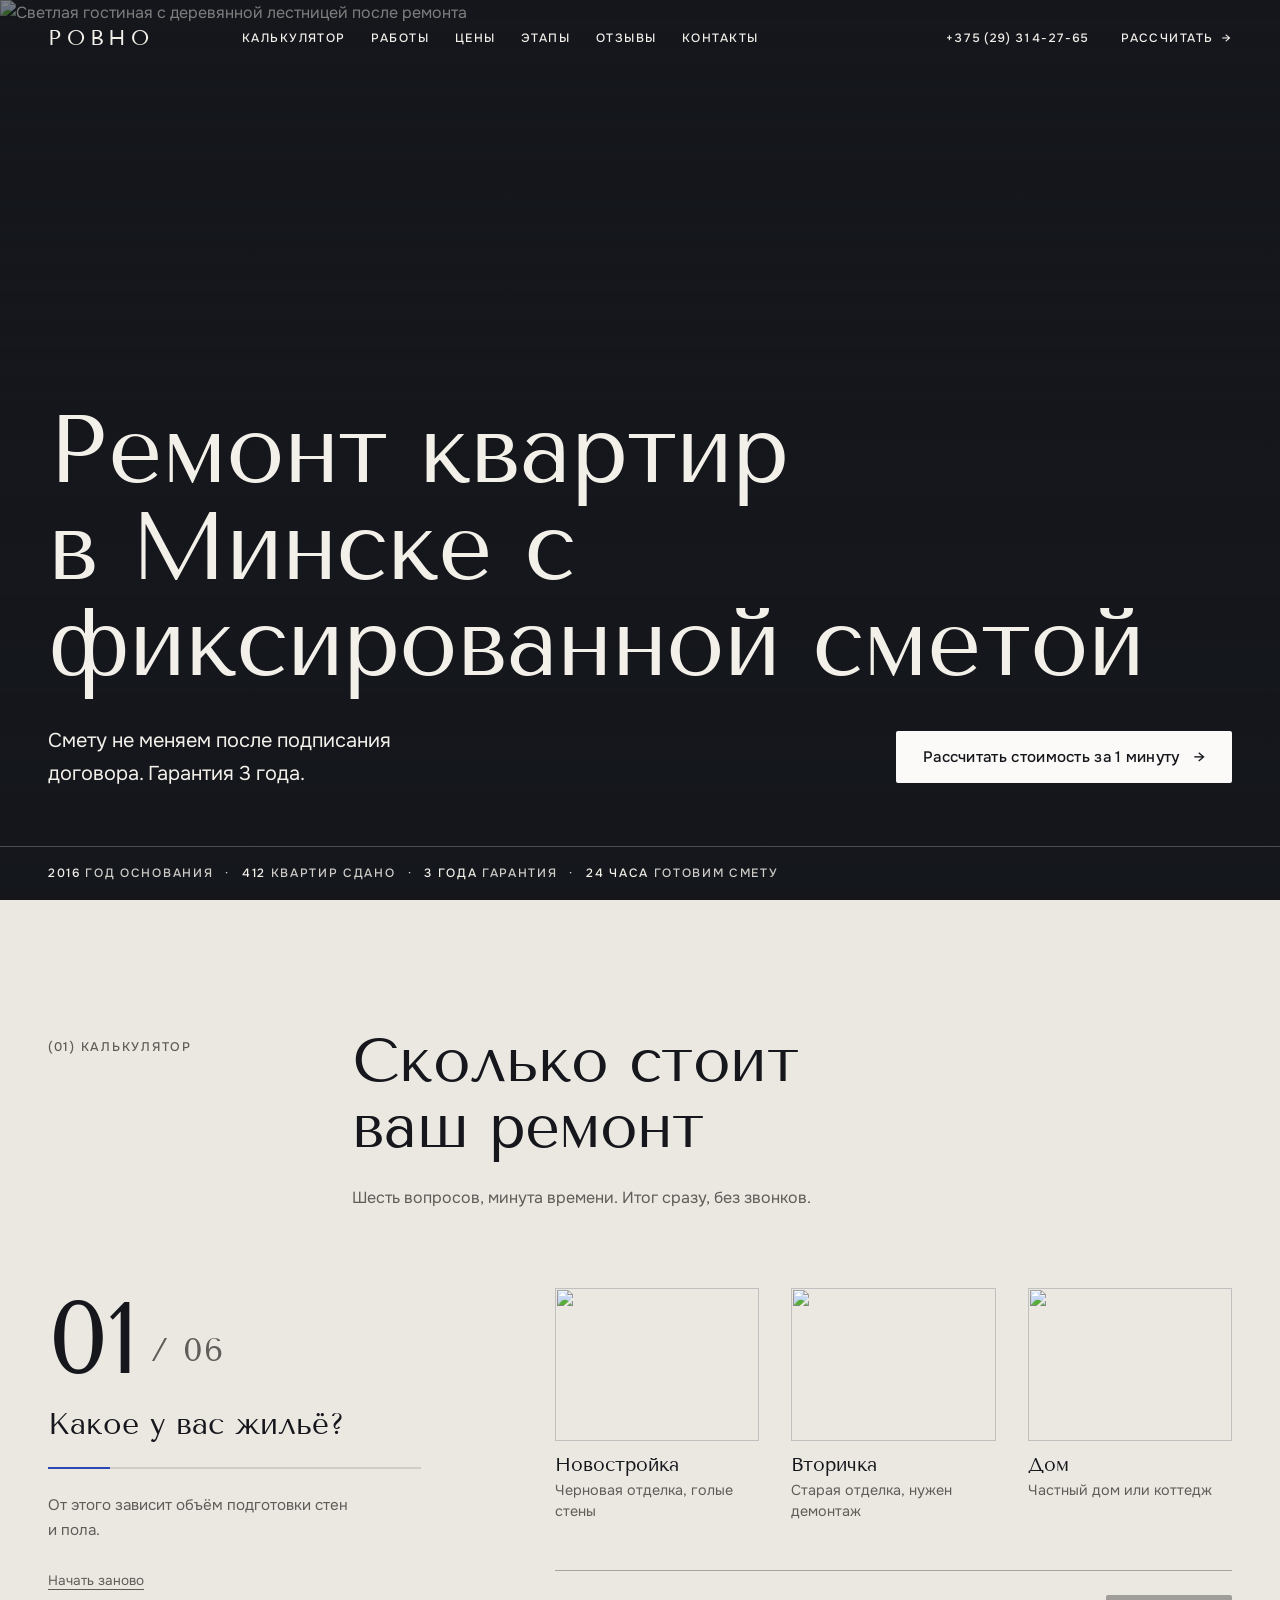
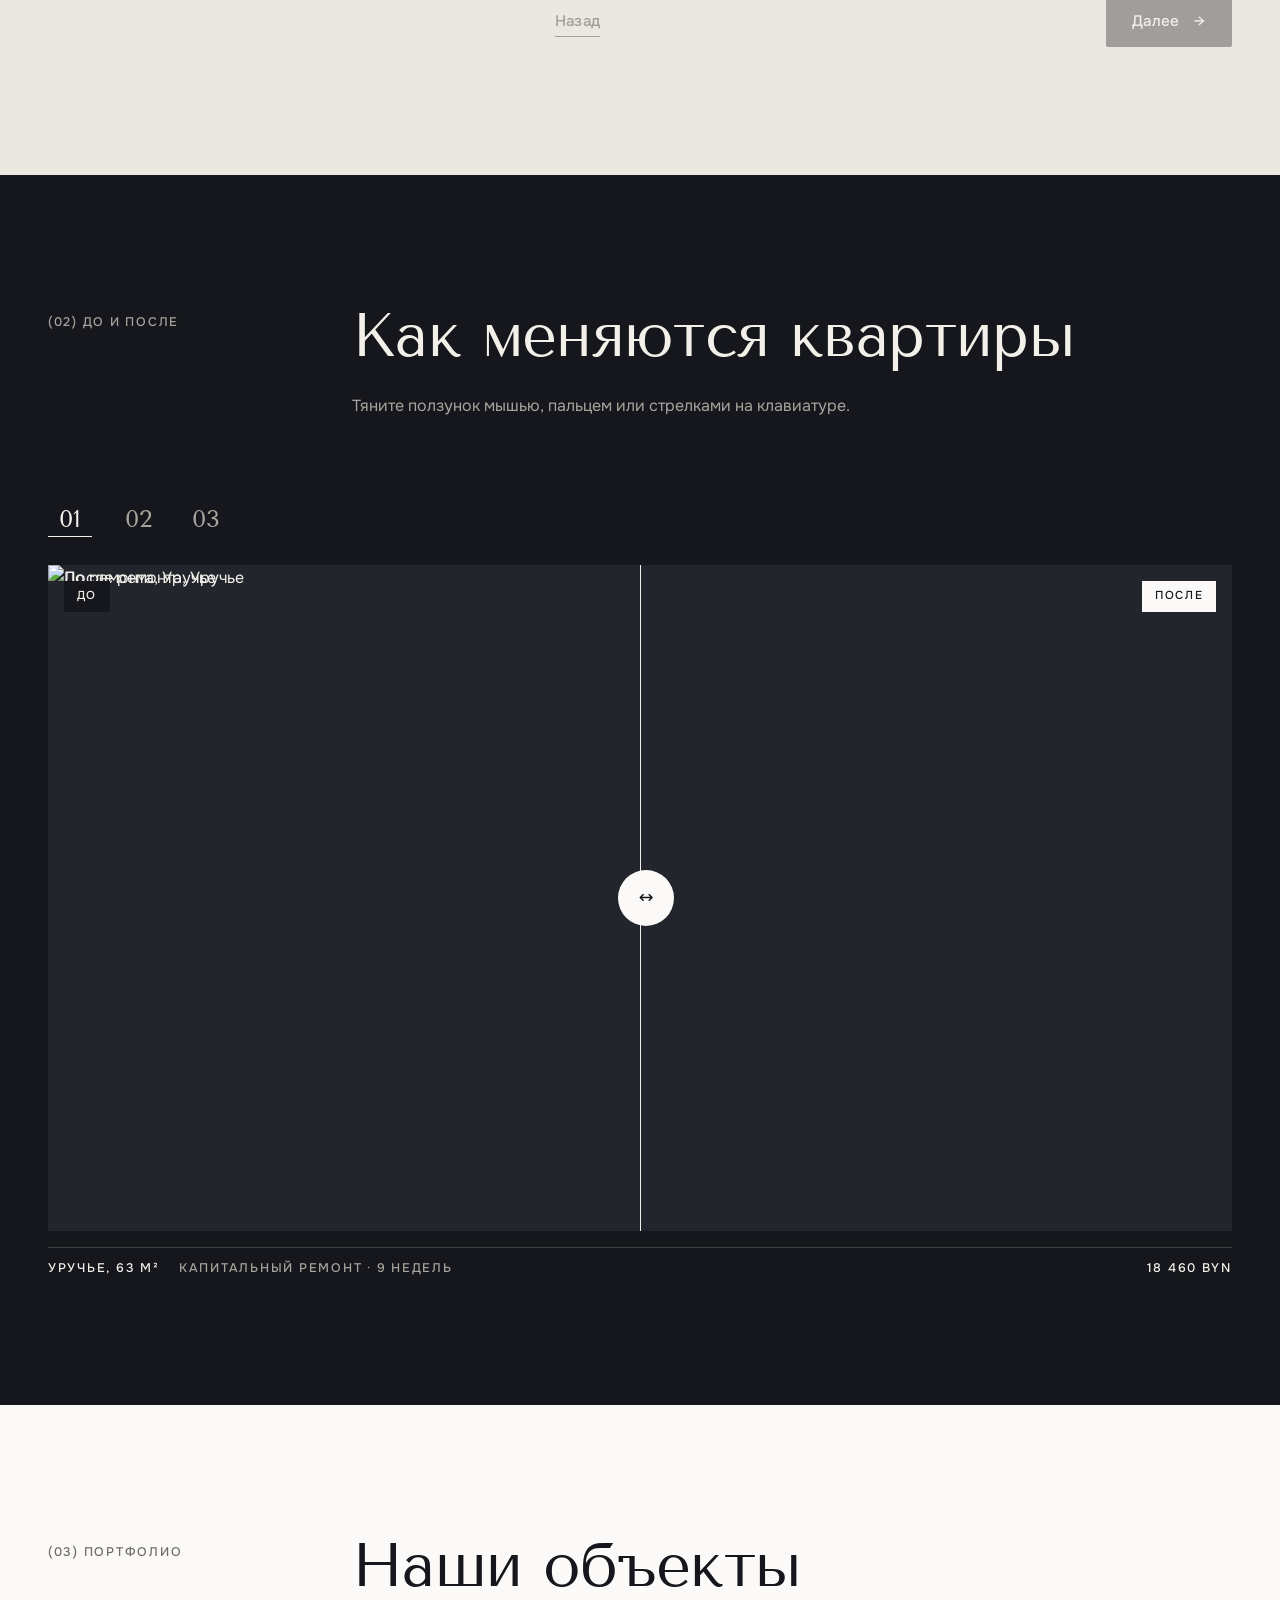
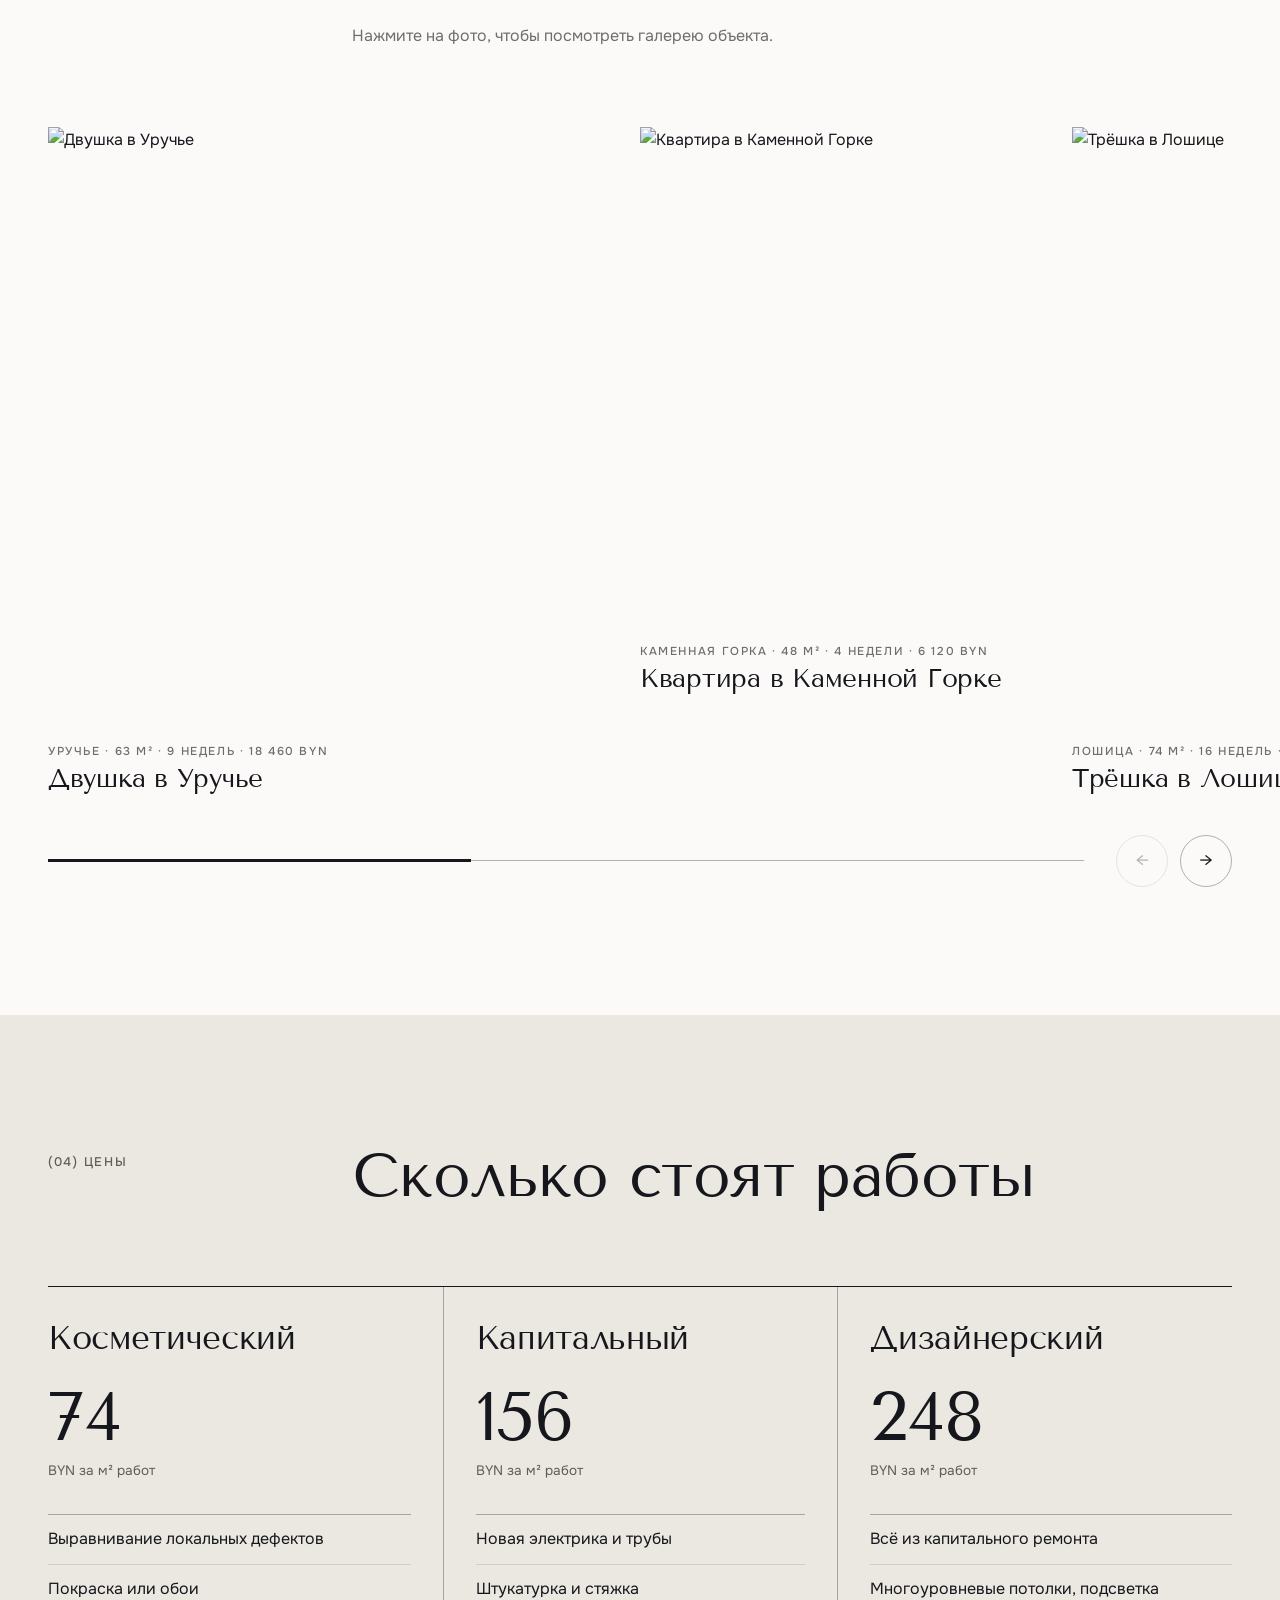
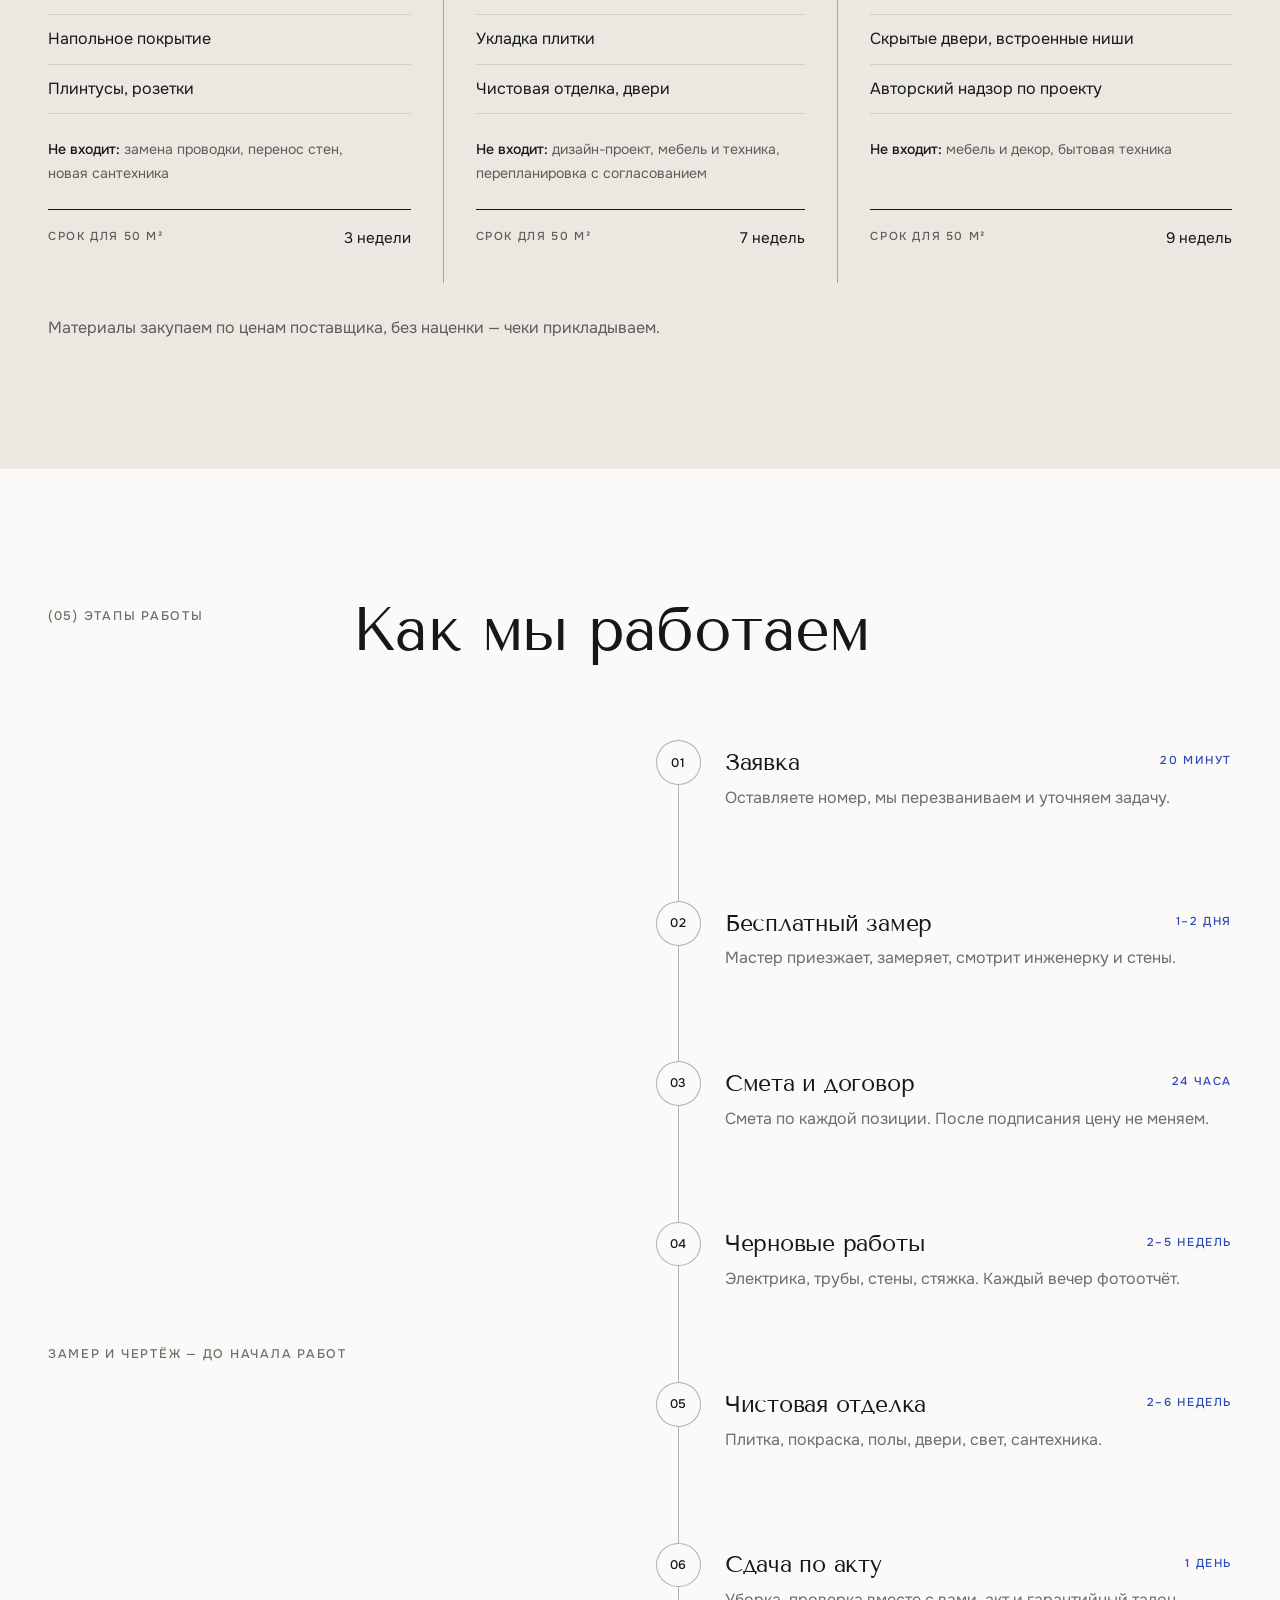
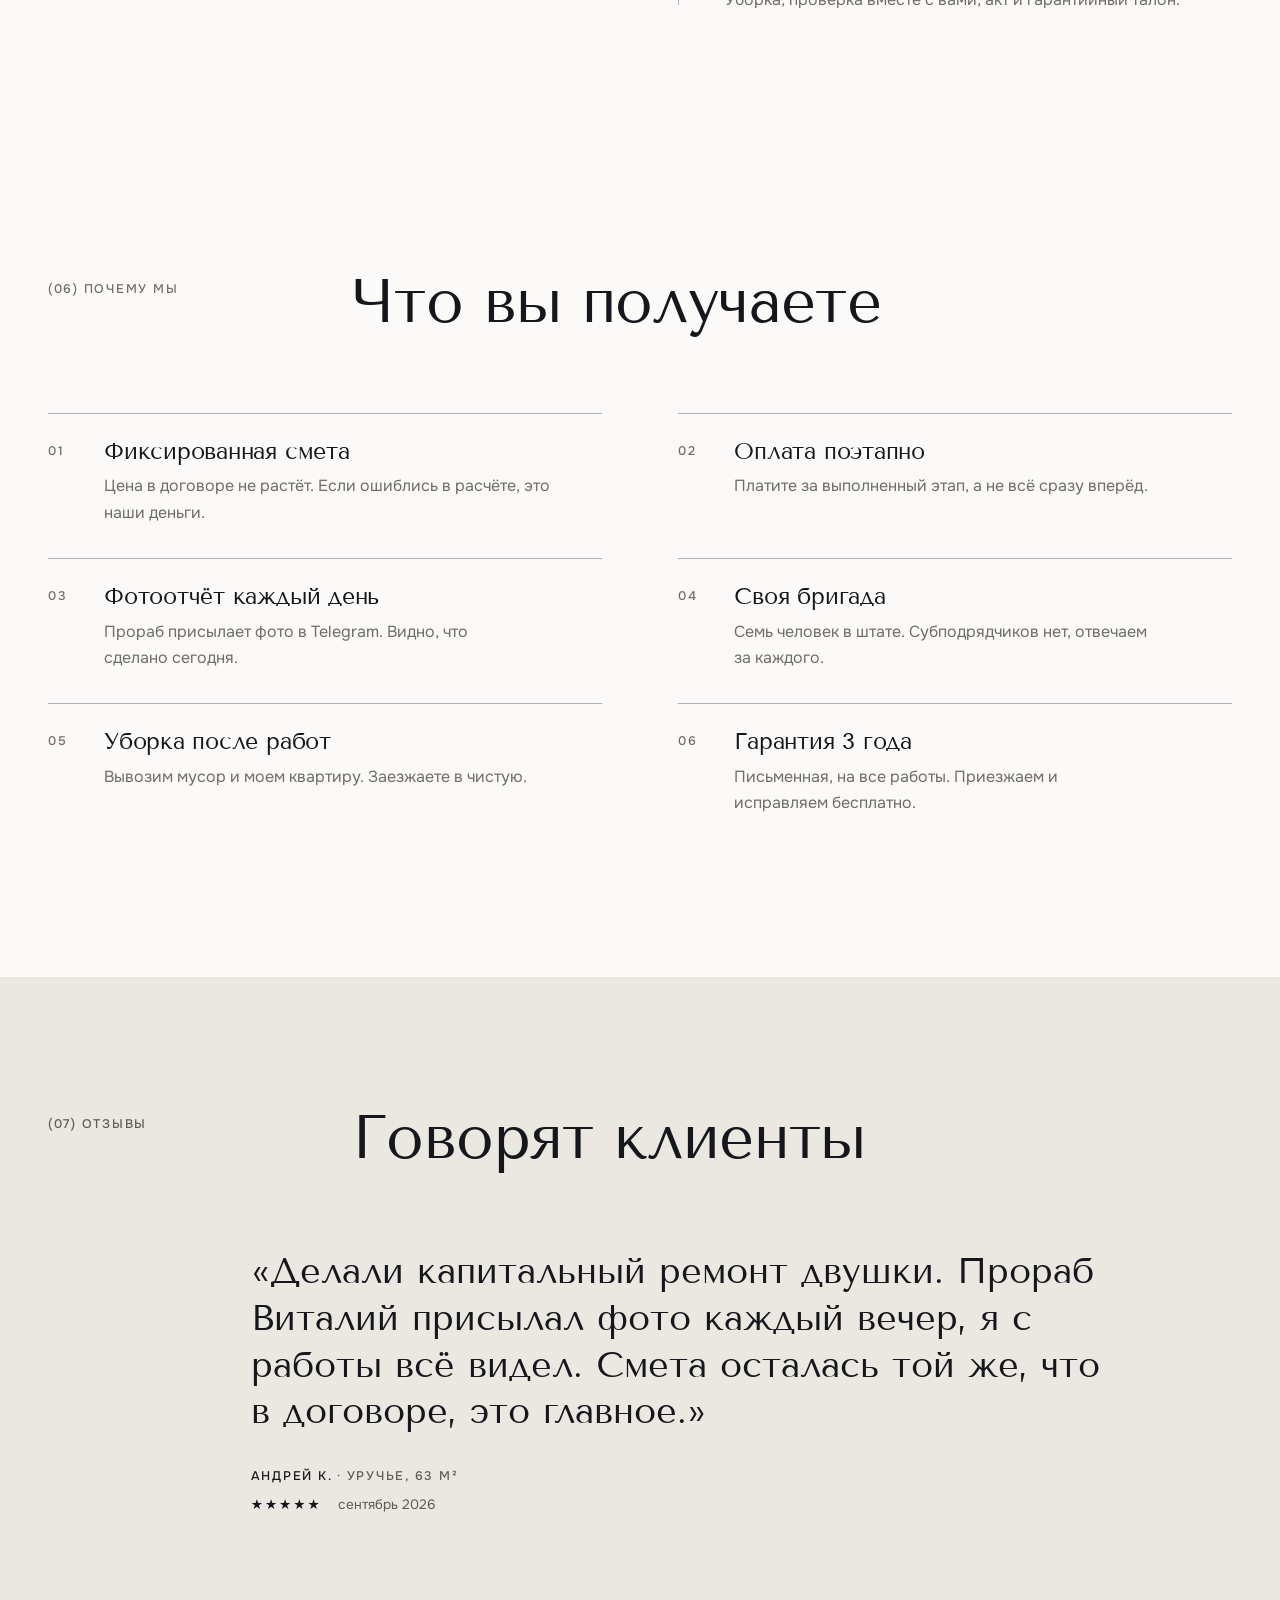
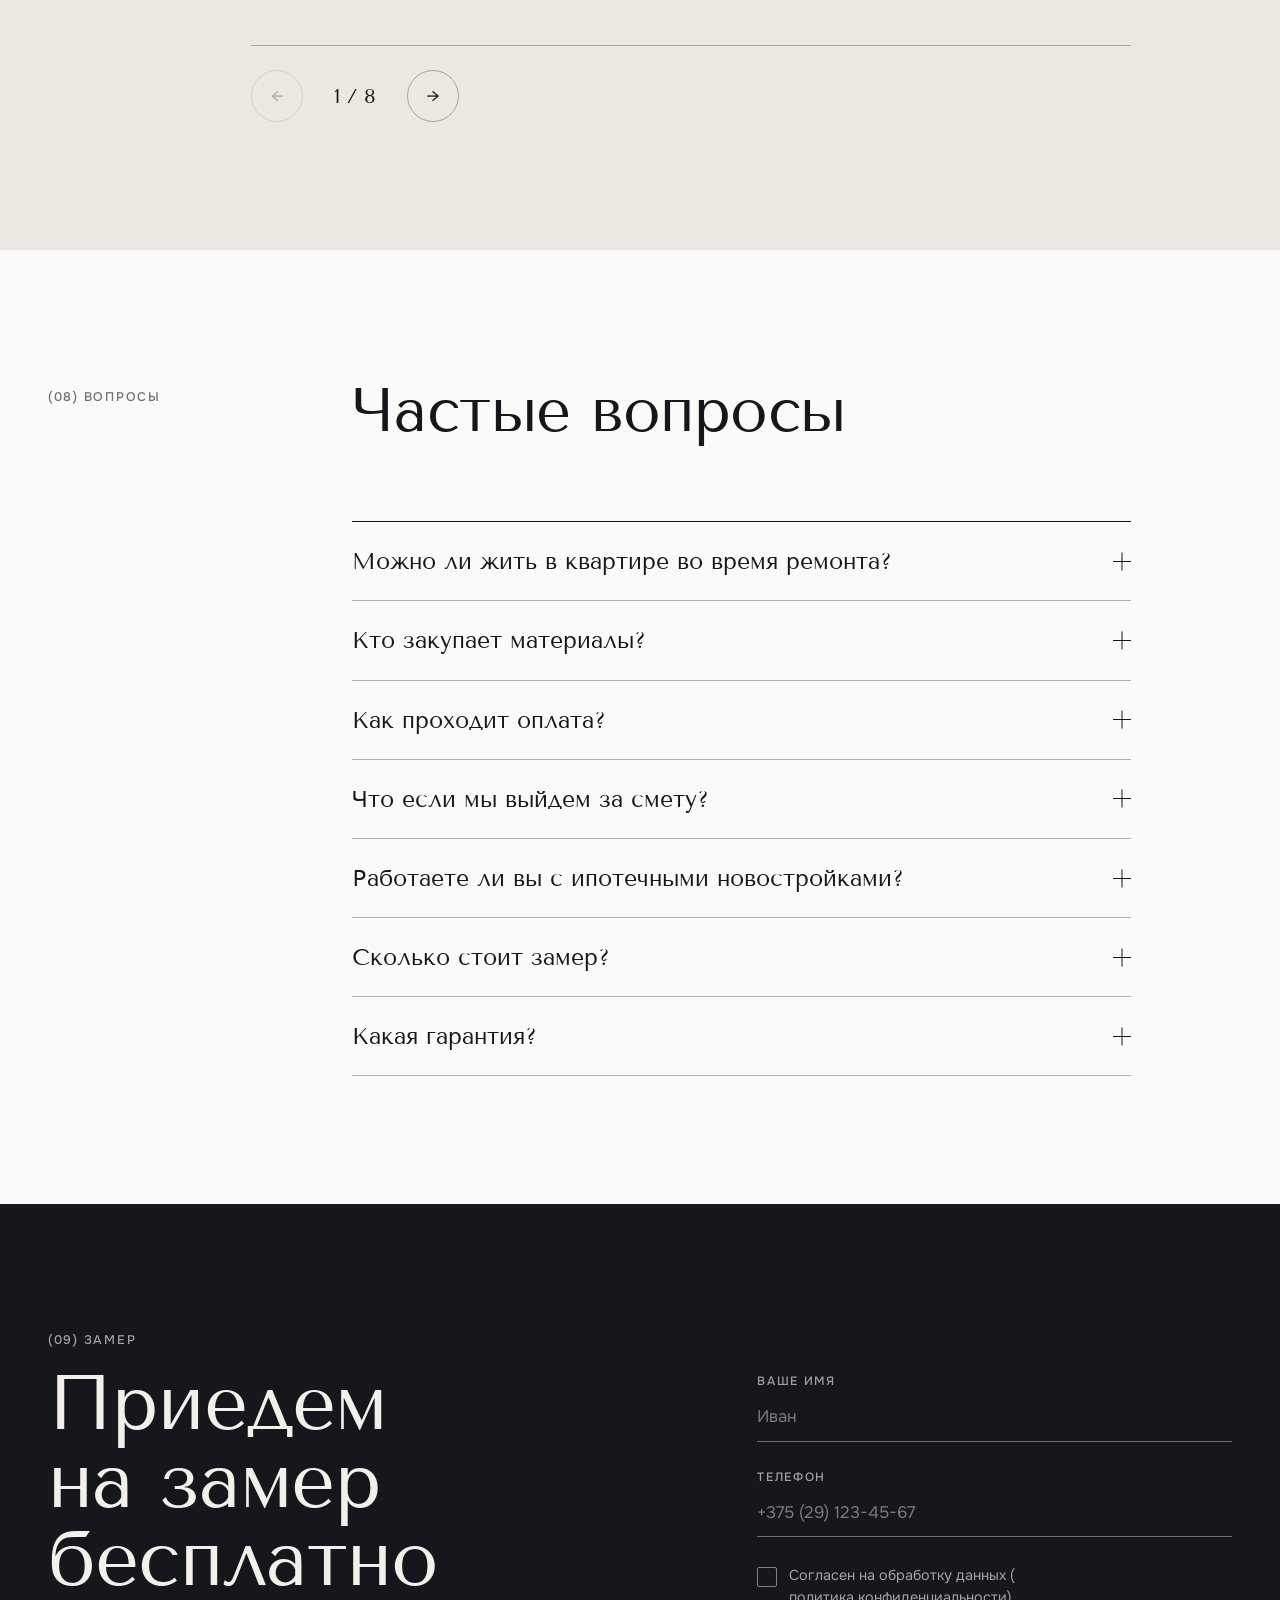
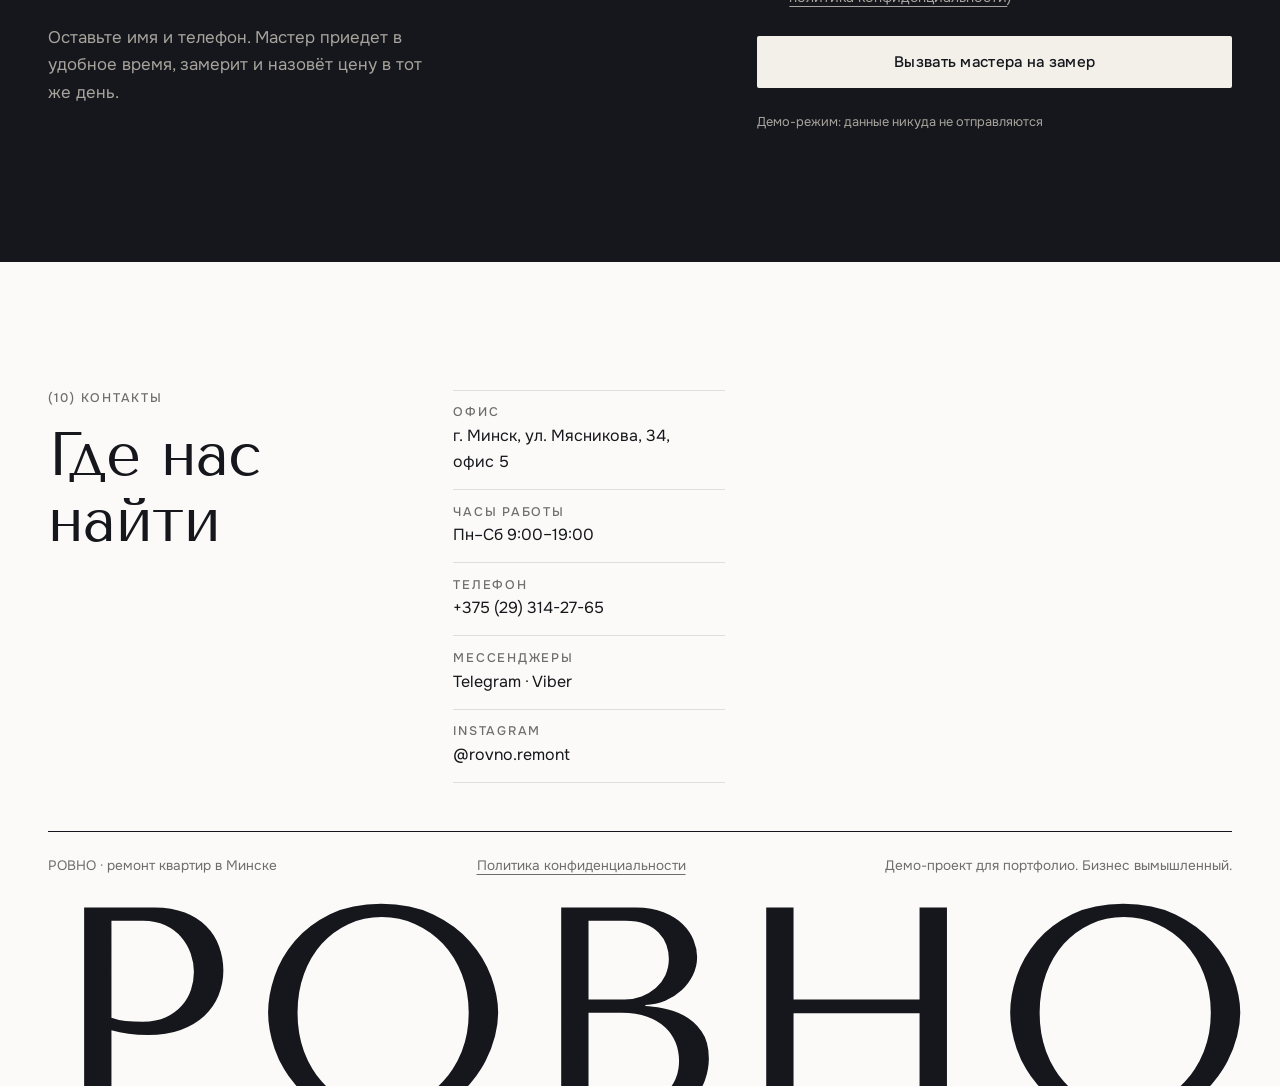
==== index.html @ 72f57b09 "Ровно: сайт ремонта квартир с квизом и расчётом сметы (демо)" ====
<!doctype html>
<html lang="ru">
<head>
  <meta charset="utf-8">
  <meta name="viewport" content="width=device-width, initial-scale=1">
  <title>Ремонт квартир в Минске с фиксированной сметой | Ровно</title>
  <meta name="description" content="Ремонт квартир в Минске с фиксированной сметой и гарантией 3 года. Рассчитайте стоимость за минуту в онлайн-калькуляторе. Демо-проект для портфолио.">
  <link rel="canonical" href="https://nkorshun-remont.netlify.app/">
  <meta name="theme-color" content="#fbfaf8">
  <link rel="icon" href="img/favicon.svg" type="image/svg+xml">

  <meta property="og:type" content="website">
  <meta property="og:locale" content="ru_RU">
  <meta property="og:site_name" content="Ровно">
  <meta property="og:title" content="Ремонт квартир в Минске с фиксированной сметой | Ровно">
  <meta property="og:description" content="Смету не меняем после подписания договора. Гарантия 3 года. Рассчитайте ремонт за 1 минуту.">
  <meta property="og:url" content="https://nkorshun-remont.netlify.app/">
  <meta property="og:image" content="https://nkorshun-remont.netlify.app/img/og-image.jpg">
  <meta name="twitter:card" content="summary_large_image">

  <link rel="preconnect" href="https://fonts.googleapis.com">
  <link rel="preconnect" href="https://fonts.gstatic.com" crossorigin>
  <link rel="preconnect" href="https://images.unsplash.com" crossorigin>
  <link rel="preload" as="style" href="https://fonts.googleapis.com/css2?family=Onest:wght@400;500&family=Tenor+Sans&display=swap">
  <link rel="stylesheet" href="https://fonts.googleapis.com/css2?family=Onest:wght@400;500&family=Tenor+Sans&display=swap" media="print" onload="this.media='all'">
  <noscript><link rel="stylesheet" href="https://fonts.googleapis.com/css2?family=Onest:wght@400;500&family=Tenor+Sans&display=swap"></noscript>
  <script>document.documentElement.classList.add("js")</script>
  <link rel="stylesheet" href="css/variables.css">
  <link rel="stylesheet" href="css/base.css">
  <link rel="stylesheet" href="css/components.css">
  <link rel="stylesheet" href="css/sections.css">
  <link rel="modulepreload" href="js/main.js">

  <script type="application/ld+json">
  {
    "@context": "https://schema.org",
    "@type": "HomeAndConstructionBusiness",
    "name": "Ровно",
    "description": "Ремонт квартир в Минске с фиксированной сметой и гарантией 3 года. Демо-проект, бизнес вымышленный.",
    "url": "https://nkorshun-remont.netlify.app/",
    "telephone": "+375293142765",
    "image": "https://nkorshun-remont.netlify.app/img/og-image.jpg",
    "address": { "@type": "PostalAddress", "streetAddress": "ул. Мясникова, 34, офис 5", "addressLocality": "Минск", "addressCountry": "BY" },
    "openingHoursSpecification": { "@type": "OpeningHoursSpecification", "dayOfWeek": ["Monday","Tuesday","Wednesday","Thursday","Friday","Saturday"], "opens": "09:00", "closes": "19:00" },
    "areaServed": "Минск",
    "sameAs": ["https://instagram.com/rovno.remont", "https://t.me/rovno_remont"]
  }
  </script>
</head>
<body>
  <a class="skip" href="#main">К содержимому</a>

  <header class="header" id="top">
    <div class="container header__in">
      <a class="logo" href="#top" aria-label="Ровно, ремонт квартир, на главную">РОВНО</a>
      <nav class="nav" id="nav" aria-label="Основное меню">
        <ul class="nav__list">
          <li><a href="#calculator">Калькулятор</a></li>
          <li><a href="#works">Работы</a></li>
          <li><a href="#prices">Цены</a></li>
          <li><a href="#stages">Этапы</a></li>
          <li><a href="#reviews">Отзывы</a></li>
          <li><a href="#contacts">Контакты</a></li>
        </ul>
        <div class="nav__aside">
          <a class="nav__phone" data-phone href="tel:+375293142765">+375 (29) 314-27-65</a>
          <a class="arrow-link nav__cta" href="#calculator">Рассчитать <span class="arr" aria-hidden="true">→</span></a>
        </div>
      </nav>
      <button class="burger" id="burger" type="button" aria-expanded="false" aria-controls="nav" aria-label="Открыть меню"><span></span></button>
    </div>
  </header>

  <main id="main">
    <section class="hero" aria-labelledby="h-hero">
      <picture class="hero__media">
        <source media="(max-width: 767px)" srcset="https://images.unsplash.com/photo-1600566753086-00f18fb6b3ea?auto=format&fit=crop&w=800&h=1400&q=60">
        <img src="https://images.unsplash.com/photo-1600566753086-00f18fb6b3ea?auto=format&fit=crop&w=1920&h=1200&q=70" width="1920" height="1200" alt="Светлая гостиная с деревянной лестницей после ремонта" fetchpriority="high">
      </picture>
      <div class="container hero__in">
        <h1 id="h-hero">Ремонт квартир в Минске с фиксированной сметой</h1>
        <div class="hero__row">
          <p class="hero__lead">Смету не меняем после подписания договора. Гарантия 3 года.</p>
          <a class="btn btn--light" href="#calculator">Рассчитать стоимость за 1 минуту <span class="arr" aria-hidden="true">→</span></a>
        </div>
      </div>
      <div class="hero__facts">
        <ul class="container facts" id="facts"></ul>
      </div>
    </section>

    <section class="section section--stone" id="calculator" aria-labelledby="h-calc">
      <div class="container">
        <header class="shead grid">
          <p class="label">(01) Калькулятор</p>
          <h2 id="h-calc">Сколько стоит ваш ремонт</h2>
          <p class="shead__lead">Шесть вопросов, минута времени. Итог сразу, без звонков.</p>
        </header>
        <div class="quiz" id="quiz-root"><noscript><p>Для работы калькулятора включите JavaScript.</p></noscript></div>
      </div>
    </section>

    <section class="section section--ink on-ink" id="before-after" aria-labelledby="h-ba">
      <div class="container">
        <header class="shead grid">
          <p class="label">(02) До и после</p>
          <h2 id="h-ba">Как меняются квартиры</h2>
          <p class="shead__lead">Тяните ползунок мышью, пальцем или стрелками на клавиатуре.</p>
        </header>
        <div class="ba-wrap" id="ba-list"></div>
      </div>
    </section>

    <section class="section works-sec" id="works" aria-labelledby="h-works">
      <div class="container">
        <header class="shead grid">
          <p class="label">(03) Портфолио</p>
          <h2 id="h-works">Наши объекты</h2>
          <p class="shead__lead">Нажмите на фото, чтобы посмотреть галерею объекта.</p>
        </header>
      </div>
      <div class="ribbon" id="ribbon">
        <ul class="ribbon__track" id="portfolio-list" tabindex="0" aria-label="Объекты, листайте горизонтально"></ul>
        <div class="container ribbon__foot">
          <div class="ribbon__bar" aria-hidden="true"><span></span></div>
          <div class="ribbon__ctrl">
            <button type="button" class="arrow" data-rib="-1" aria-label="Предыдущие объекты">&#8592;</button>
            <button type="button" class="arrow" data-rib="1" aria-label="Следующие объекты">&#8594;</button>
          </div>
        </div>
      </div>
    </section>

    <section class="section section--stone" id="prices" aria-labelledby="h-prices">
      <div class="container">
        <header class="shead grid">
          <p class="label">(04) Цены</p>
          <h2 id="h-prices">Сколько стоят работы</h2>
        </header>
        <ul class="tiers" id="price-rows"></ul>
        <p class="prices__note">Материалы закупаем по ценам поставщика, без наценки — чеки прикладываем.</p>
      </div>
    </section>

    <section class="section" id="stages" aria-labelledby="h-stages">
      <div class="container">
        <header class="shead grid">
          <p class="label">(05) Этапы работы</p>
          <h2 id="h-stages">Как мы работаем</h2>
        </header>
        <div class="grid stages-grid">
          <figure class="stages__photo">
            <div class="reveal-img zoom"><img src="https://images.unsplash.com/photo-1503387762-592deb58ef4e?auto=format&fit=crop&w=900&h=1100&q=70" width="900" height="1100" loading="lazy" alt="Прораб размечает чертёж планировки на столе"></div>
            <figcaption class="label">Замер и чертёж — до начала работ</figcaption>
          </figure>
          <ol class="stages" id="stages-list"></ol>
        </div>
      </div>
    </section>

    <section class="section why-sec" id="why" aria-labelledby="h-why">
      <div class="container">
        <header class="shead grid">
          <p class="label">(06) Почему мы</p>
          <h2 id="h-why">Что вы получаете</h2>
        </header>
        <ul class="why" id="why-list"></ul>
      </div>
    </section>

    <section class="section section--stone" id="reviews" aria-labelledby="h-reviews">
      <div class="container">
        <header class="shead grid">
          <p class="label">(07) Отзывы</p>
          <h2 id="h-reviews">Говорят клиенты</h2>
        </header>
        <div class="carousel grid" role="region" aria-roledescription="карусель" aria-label="Отзывы клиентов">
          <ul class="carousel__track" id="reviews-track" tabindex="0" aria-label="Отзывы клиентов, листайте стрелками"></ul>
          <div class="carousel__ctrl">
            <button type="button" class="arrow" data-dir="-1" aria-label="Предыдущий отзыв">&#8592;</button>
            <p class="carousel__count" aria-live="polite"></p>
            <button type="button" class="arrow" data-dir="1" aria-label="Следующий отзыв">&#8594;</button>
          </div>
        </div>
      </div>
    </section>

    <section class="section" id="faq" aria-labelledby="h-faq">
      <div class="container">
        <header class="shead grid">
          <p class="label">(08) Вопросы</p>
          <h2 id="h-faq">Частые вопросы</h2>
        </header>
        <div class="grid"><div class="acc" id="faq-list"></div></div>
      </div>
    </section>

    <section class="section section--ink on-ink cta" id="cta" aria-labelledby="h-cta">
      <div class="container grid cta__in">
        <div class="cta__text">
          <p class="label">(09) Замер</p>
          <h2 id="h-cta">Приедем на замер бесплатно</h2>
          <p>Оставьте имя и телефон. Мастер приедет в удобное время, замерит и назовёт цену в тот же день.</p>
        </div>
        <div class="cta__form" id="cta-form"></div>
      </div>
    </section>
  </main>

  <footer class="footer" id="contacts" aria-labelledby="h-contacts">
    <div class="container">
      <div class="grid footer__top">
        <div class="footer__head">
          <p class="label">(10) Контакты</p>
          <h2 id="h-contacts">Где нас найти</h2>
        </div>
        <address class="contacts__list">
          <p><span class="label">Офис</span>г. Минск, ул. Мясникова, 34, офис 5</p>
          <p><span class="label">Часы работы</span>Пн–Сб 9:00–19:00</p>
          <p><span class="label">Телефон</span><a class="u-link" data-phone href="tel:+375293142765">+375 (29) 314-27-65</a></p>
          <p><span class="label">Мессенджеры</span><a class="u-link" href="https://t.me/rovno_remont" rel="noopener noreferrer">Telegram</a> · <a class="u-link" href="viber://chat?number=%2B375293142765">Viber</a></p>
          <p><span class="label">Instagram</span><a class="u-link" href="https://instagram.com/rovno.remont" rel="noopener noreferrer">@rovno.remont</a></p>
        </address>
        <div class="contacts__map">
          <iframe title="Карта: офис на ул. Мясникова, Минск" loading="lazy" referrerpolicy="no-referrer"
            src="https://www.openstreetmap.org/export/embed.html?bbox=27.5500%2C53.8980%2C27.5800%2C53.9120&amp;layer=mapnik&amp;marker=53.9050%2C27.5640"></iframe>
        </div>
      </div>
      <div class="footer__bar">
        <p>РОВНО · ремонт квартир в Минске</p>
        <button type="button" class="link" data-open-privacy>Политика конфиденциальности</button>
        <p class="footer__demo">Демо-проект для портфолио. Бизнес вымышленный.</p>
      </div>
    </div>
    <p class="footer__logo" aria-hidden="true">РОВНО</p>
  </footer>

  <dialog class="modal modal--gallery on-ink" id="modal-gallery" aria-labelledby="gallery-title">
    <div class="modal__box">
      <button type="button" class="modal__close" data-close aria-label="Закрыть">&times;</button>
      <h3 id="gallery-title" class="gallery__title">Галерея</h3>
      <div class="gallery">
        <button type="button" class="arrow gallery__prev" data-g="-1" aria-label="Предыдущее фото">&#8592;</button>
        <img class="gallery__img" src="[data-uri]" alt="" width="960" height="640">
        <button type="button" class="arrow gallery__next" data-g="1" aria-label="Следующее фото">&#8594;</button>
      </div>
      <div class="gallery__foot">
        <p class="gallery__cap" aria-live="polite"></p>
        <p class="gallery__count" aria-live="polite"></p>
      </div>
    </div>
  </dialog>

  <dialog class="modal" id="modal-privacy" aria-labelledby="privacy-title">
    <div class="modal__box">
      <button type="button" class="modal__close" data-close aria-label="Закрыть">&times;</button>
      <h3 id="privacy-title">Политика конфиденциальности</h3>
      <div id="privacy-text"></div>
      <button type="button" class="btn btn--primary" data-close>Понятно <span class="arr" aria-hidden="true">→</span></button>
    </div>
  </dialog>

  <script type="module" src="js/main.js"></script>
</body>
</html>
---- css/variables.css ----
/* Запасные шрифты подогнаны по ширине под Tenor Sans и Onest: меньше сдвигов, пока грузятся веб-шрифты. */
@font-face { font-family: "Tenor Fallback"; src: local("Georgia"); size-adjust: 108%; }
@font-face { font-family: "Onest Fallback"; src: local("Arial"); size-adjust: 104%; }

/* «Интерьерный журнал»: только эти цвета. */
:root {
  --bg: #fbfaf8;          /* фон основной */
  --stone: #ebe7e1;       /* секции-вставки «камень» */
  --ink: #15171c;         /* тёмные секции «чернила» и текст */
  --text: #15171c;
  --muted: #6f6d69;
  --muted-stone: #5f5d59; /* вторичный текст на «камне»: #6f6d69 там не проходит AA */
  --on-ink: #f3f0ea;
  --on-ink-muted: #a8a49d;
  --accent: #2c47b8;      /* кобальт, точечно */
  --accent-on-ink: #9fb0f2; /* кобальт для тёмного фона: исходный там не виден */
  --line: rgba(21, 23, 28, 0.12);
  --line-strong: rgba(21, 23, 28, 0.32);
  --line-ink: rgba(243, 240, 234, 0.18);
  --error: #b3261e;
  --error-on-ink: #f2b8b5;

  /* для совместимости со старыми именами (404.html) */
  --accent-text: var(--accent);
  --graphite: var(--ink);
  --surface: var(--bg);

  --font-head: "Tenor Sans", "Tenor Fallback", Georgia, serif;
  --font-body: "Onest", "Onest Fallback", system-ui, -apple-system, "Segoe UI", sans-serif;

  --s1: 0.25rem; --s2: 0.5rem; --s3: 0.75rem; --s4: 1rem;
  --s5: 1.5rem; --s6: 2rem; --s7: 3rem; --s8: 4.5rem; --s9: 7rem;
  --section: clamp(4.5rem, 10vw, 9rem);

  --r: 2px;
  --ease: cubic-bezier(0.22, 1, 0.36, 1);
  --t-slow: 0.9s;
  --t-mid: 0.6s;

  --header-h: 64px;
  --gutter: 1rem;
  --gap: 1rem;
  --maxw: 1360px;
}
@media (min-width: 768px) { :root { --gutter: 2rem; --gap: 1.5rem; --header-h: 76px; } }
@media (min-width: 1280px) { :root { --gutter: 3rem; --gap: 2rem; } }
---- css/base.css ----
*, *::before, *::after { box-sizing: border-box; }
html { scroll-behavior: smooth; scroll-padding-top: calc(var(--header-h) + 8px); -webkit-text-size-adjust: 100%; }
body {
  margin: 0; background: var(--bg); color: var(--text);
  font: 400 1rem/1.65 var(--font-body); overflow-x: hidden;
  -webkit-font-smoothing: antialiased;
}
body.no-scroll, body:has(dialog[open]) { overflow: hidden; }
img, svg { display: block; max-width: 100%; height: auto; }
h1, h2, h3, h4 { font-family: var(--font-head); font-weight: 400; line-height: 1.08; margin: 0 0 var(--s4); letter-spacing: -0.01em; text-wrap: balance; }
h1 { font-size: clamp(2.1rem, 7.4vw, 6rem); line-height: 1.02; }
h2 { font-size: clamp(2rem, 4.8vw, 3.9rem); }
h3 { font-size: clamp(1.25rem, 1.8vw, 1.5rem); line-height: 1.2; }
p { margin: 0 0 var(--s4); text-wrap: pretty; }
ul, ol { margin: 0; padding: 0; list-style: none; }
a { color: var(--accent); text-underline-offset: 4px; text-decoration-thickness: 1px; }
button, input, select { font: inherit; color: inherit; }
button { cursor: pointer; }
address { font-style: normal; }
::selection { background: var(--accent); color: #fff; }

:focus-visible { outline: 2px solid var(--accent); outline-offset: 3px; border-radius: var(--r); }
.on-ink :focus-visible, .on-ink:focus-visible { outline-color: var(--accent-on-ink); }

.container { width: 100%; max-width: var(--maxw); margin-inline: auto; padding-inline: var(--gutter); }
.container--narrow { max-width: 980px; }
.visually-hidden { position: absolute; width: 1px; height: 1px; overflow: hidden; clip: rect(0 0 0 0); white-space: nowrap; }
.skip { position: absolute; left: var(--s4); top: -100px; z-index: 100; background: var(--ink); color: var(--on-ink); padding: var(--s3) var(--s4); }
.skip:focus { top: var(--s2); }

/* Метки «(01) Калькулятор» */
.label {
  font: 500 0.78rem/1.3 var(--font-body); text-transform: uppercase; letter-spacing: 0.14em;
  color: var(--muted); margin: 0 0 var(--s4);
}

/* 12-колоночная сетка */
.grid { display: grid; grid-template-columns: repeat(12, minmax(0, 1fr)); column-gap: var(--gap); }
.grid > * { grid-column: 1 / -1; }

/* Секции */
.section { padding-block: var(--section); }
.section--stone { background: var(--stone); }
.section--stone .label, .section--stone .muted { color: var(--muted-stone); }
.section--ink, .on-ink { background: var(--ink); color: var(--on-ink); }
.section--ink .label { color: var(--on-ink-muted); }
.section--ink a { color: var(--on-ink); }

/* Шапка секции: метка слева, заголовок со сдвигом */
.shead { margin-bottom: clamp(2.5rem, 6vw, 5rem); row-gap: var(--s2); }
.shead h2 { margin: 0; }
.shead__lead { color: var(--muted); max-width: 46ch; margin: var(--s4) 0 0; }
.section--stone .shead__lead { color: var(--muted-stone); }
.section--ink .shead__lead { color: var(--on-ink-muted); }
@media (min-width: 900px) {
  .shead > .label { grid-column: 1 / 4; padding-top: 0.9em; }
  .shead > h2 { grid-column: 4 / 12; }
  .shead > .shead__lead { grid-column: 4 / 10; }
}

/* Появление: текст поднимается, фото раскрывается шторкой */
.js .reveal { opacity: 0; transform: translateY(28px); transition: opacity var(--t-slow) var(--ease), transform var(--t-slow) var(--ease); }
.js .reveal.is-in { opacity: 1; transform: none; }
.js .reveal-img { clip-path: inset(0 0 100% 0); transition: clip-path 1.1s var(--ease); }
.js .reveal-img.is-in { clip-path: inset(0 0 0 0); }

/* Лёгкий zoom фото при наведении */
.zoom { overflow: hidden; }
.zoom img { transition: transform var(--t-slow) var(--ease); }
@media (hover: hover) { .zoom:hover img, a:hover > .zoom img, button:hover > .zoom img { transform: scale(1.04); } }

@media (prefers-reduced-motion: reduce) {
  html { scroll-behavior: auto; }
  *, *::before, *::after { animation-duration: 0.01ms !important; transition-duration: 0.01ms !important; }
  .js .reveal, .js .reveal-img { opacity: 1; transform: none; clip-path: none; }
}
---- css/components.css ----
/* ---------- Кнопки и ссылки ---------- */
.btn {
  display: inline-flex; align-items: center; justify-content: center; gap: 0.9rem;
  min-height: 52px; padding: 0.85rem 1.6rem; border: 1px solid transparent; border-radius: var(--r);
  font: 500 0.95rem/1.2 var(--font-body); letter-spacing: 0.02em; text-decoration: none; text-align: center;
  transition: background-color 0.4s var(--ease), color 0.4s var(--ease), border-color 0.4s var(--ease);
}
.arr { display: inline-block; transition: transform 0.5s var(--ease); }
.btn:hover:not(:disabled) .arr, .arrow-link:hover .arr { transform: translateX(6px); }
.btn--primary { background: var(--ink); color: #fff; }
.btn--primary:hover:not(:disabled) { background: #2a2d35; color: #fff; }
.btn--light { background: var(--bg); color: var(--ink); }
.btn--light:hover { background: #fff; color: var(--ink); }
.on-ink .btn--primary { background: var(--on-ink); color: var(--ink); }
.on-ink .btn--primary:hover:not(:disabled) { background: #fff; color: var(--ink); }
/* вторичная: текст с линией снизу */
.btn--ghost {
  background: none; padding: 0.4rem 0; min-height: 44px; border: 0; border-radius: 0; color: var(--text);
  background-image: linear-gradient(currentColor, currentColor); background-size: 100% 1px; background-position: 0 85%; background-repeat: no-repeat;
}
.btn--ghost:hover:not(:disabled) { color: var(--accent); }
.btn--block { width: 100%; }
.btn--lg { min-height: 60px; }
.btn:disabled { opacity: 0.35; cursor: not-allowed; }

.link {
  background: none; border: 0; padding: 0; min-height: 44px; display: inline-flex; align-items: center;
  color: inherit; text-decoration: underline; text-decoration-thickness: 1px; text-underline-offset: 4px; font-size: inherit; text-align: left;
}
.link:hover { color: var(--accent); }
.on-ink .link:hover { color: var(--accent-on-ink); }

/* подчёркивание вырастает слева */
.u-link, .arrow-link { position: relative; color: inherit; text-decoration: none; }
.u-link::after, .arrow-link::after {
  content: ""; position: absolute; left: 0; right: 0; bottom: -2px; height: 1px; background: currentColor;
  transform: scaleX(0); transform-origin: left; transition: transform var(--t-mid) var(--ease);
}
.u-link:hover::after, .arrow-link:hover::after { transform: scaleX(1); }
.arrow-link { display: inline-flex; align-items: center; gap: 0.5rem; min-height: 44px; }
.arrow-link::after { bottom: 10px; }

.arrow {
  width: 52px; height: 52px; border: 1px solid var(--line-strong); border-radius: 50%; background: none; color: inherit;
  font-size: 1.1rem; display: inline-grid; place-items: center; transition: background-color 0.4s var(--ease), color 0.4s var(--ease), border-color 0.4s var(--ease);
}
.arrow:hover:not(:disabled) { background: var(--ink); border-color: var(--ink); color: var(--on-ink); }
.on-ink .arrow { border-color: var(--line-ink); }
.on-ink .arrow:hover:not(:disabled) { background: var(--on-ink); border-color: var(--on-ink); color: var(--ink); }
.arrow:disabled { opacity: 0.3; cursor: not-allowed; }

/* ---------- Формы: только нижняя линия ---------- */
.form { display: grid; gap: var(--s5); }
.field label {
  display: block; font: 500 0.75rem/1.3 var(--font-body); text-transform: uppercase; letter-spacing: 0.14em;
  color: var(--muted); margin-bottom: var(--s1);
}
.field input:not([type="checkbox"]), .field select {
  width: 100%; min-height: 48px; padding: 0.6rem 0; background: transparent;
  border: 0; border-bottom: 1px solid var(--line-strong); border-radius: 0; font-size: 1.05rem;
  transition: border-color 0.3s var(--ease);
}
.field select {
  appearance: none; cursor: pointer; padding-right: 1.5rem;
  background-image: url("data:image/svg+xml,%3Csvg xmlns='http://www.w3.org/2000/svg' width='12' height='8'%3E%3Cpath d='M1 1l5 5 5-5' fill='none' stroke='%2315171c' stroke-width='1.3'/%3E%3C/svg%3E");
  background-repeat: no-repeat; background-position: right 2px center;
}
.field input::placeholder { color: #9a9893; }
.field input:not([type="checkbox"]):focus, .field select:focus { outline: none; border-bottom: 2px solid var(--accent); margin-bottom: -1px; }
.field input:not([type="checkbox"]):focus-visible, .field select:focus-visible { outline: none; }
.field__error { color: var(--error); font-size: 0.85rem; margin: var(--s1) 0 0; min-height: 1.3em; }
.field__error:empty { min-height: 0; }

.check, .field .check { display: flex; gap: 0.75rem; align-items: flex-start; font: 400 0.9rem/1.5 var(--font-body); text-transform: none; letter-spacing: 0; margin: 0; cursor: pointer; color: var(--muted); }
.check input { appearance: none; flex: none; width: 20px; height: 20px; margin: 2px 0 0; border: 1px solid var(--line-strong); border-radius: var(--r); display: grid; place-items: center; cursor: pointer; background: transparent; }
.check input::after { content: ""; width: 10px; height: 6px; border: 2px solid #fff; border-top: 0; border-right: 0; transform: rotate(-45deg) translate(1px, -1px); opacity: 0; }
.check input:checked { background: var(--accent); border-color: var(--accent); }
.check input:checked::after { opacity: 1; }
.check .link { min-height: 0; display: inline; }
.form__demo { font-size: 0.8rem; color: var(--muted); margin: 0; }

/* формы на тёмном */
.form--light .field label, .form--light .check, .form--light .form__demo { color: var(--on-ink-muted); }
.form--light .field input:not([type="checkbox"]), .form--light .field select { border-bottom-color: rgba(243, 240, 234, 0.4); color: var(--on-ink); }
.form--light .field input::placeholder { color: #7d7a74; }
.form--light .field input:not([type="checkbox"]):focus { border-bottom-color: var(--accent-on-ink); }
.form--light .field__error { color: var(--error-on-ink); }
.form--light .check input { border-color: rgba(243, 240, 234, 0.5); }
.form--light .check input:checked { background: var(--accent-on-ink); border-color: var(--accent-on-ink); }
.form--light .check input::after { border-color: var(--ink); }

.success { padding: var(--s6) 0; border-top: 1px solid var(--line); outline: none; }
.success__title { font: 400 clamp(1.6rem, 3vw, 2.2rem)/1.15 var(--font-head); margin-bottom: var(--s3); }
.on-ink .success { border-color: var(--line-ink); }
.on-ink .success .form__demo { color: var(--on-ink-muted); }
.on-ink .success .btn--ghost { color: var(--on-ink); }

/* ---------- Квиз ---------- */
.quiz__grid { display: grid; grid-template-columns: repeat(12, minmax(0, 1fr)); column-gap: var(--gap); row-gap: var(--s6); }
.quiz__side, .quiz__main { grid-column: 1 / -1; min-width: 0; }
@media (min-width: 900px) {
  .quiz__side { grid-column: 1 / 5; position: sticky; top: calc(var(--header-h) + 2rem); align-self: start; }
  .quiz__main { grid-column: 6 / 13; }
  .quiz.is-done .quiz__main { grid-column: 1 / -1; }
}
.quiz.is-done .quiz__side { display: none; }
.quiz__num { font: 400 clamp(3.5rem, 8vw, 6.5rem)/1 var(--font-head); margin: 0 0 var(--s4); letter-spacing: -0.02em; }
.quiz__num small { font-size: 0.32em; color: var(--muted-stone); letter-spacing: 0.04em; vertical-align: 0.35em; margin-left: 0.4em; }
.quiz__name { font: 400 clamp(1.4rem, 2.4vw, 1.9rem)/1.2 var(--font-head); margin: 0 0 var(--s5); }
.progress { height: 2px; background: var(--line); margin-bottom: var(--s5); }
.progress span { display: block; height: 100%; width: 0; background: var(--accent); transition: width 0.8s var(--ease); }
.quiz__hint { color: var(--muted-stone); font-size: 0.95rem; max-width: 34ch; }
.quiz__restart { font-size: 0.85rem; color: var(--muted-stone); }

.quiz__body { overflow-x: clip; overflow-clip-margin: 6px; } /* сдвиг анимации шага не даёт горизонтальный скролл */
.quiz__fs { position: relative; border: 0; margin: 0; padding: 0; min-width: 0; animation: step-in 0.7s var(--ease) both; }
.quiz[data-dir="back"] .quiz__fs { animation-name: step-back; }
@keyframes step-in { from { opacity: 0; transform: translateX(32px); } }
@keyframes step-back { from { opacity: 0; transform: translateX(-32px); } }
.quiz__title { padding: 0; outline: none; }
.quiz__sub { font: 500 0.75rem/1.3 var(--font-body); text-transform: uppercase; letter-spacing: 0.14em; color: var(--muted-stone); margin: 0 0 var(--s3); }
.quiz__group + .quiz__group { margin-top: var(--s6); }

/* Варианты: общая часть */
.opt { position: relative; display: block; cursor: pointer; }
.opt input { position: absolute; opacity: 0; width: 1px; height: 1px; }
.opt__body { display: block; }
.opt strong { font-weight: 500; }
.opt small { display: block; color: var(--muted-stone); font-size: 0.9rem; line-height: 1.45; }
.opt em { font-style: normal; font-size: 0.85rem; color: var(--muted-stone); white-space: nowrap; }
.opt input:focus-visible + .opt__body { outline: 2px solid var(--accent); outline-offset: 4px; }

/* Плитки с фото */
.opts--tiles { display: grid; grid-template-columns: 1fr; gap: var(--s5) var(--gap); }
@media (min-width: 560px) { .opts--tiles { grid-template-columns: repeat(3, minmax(0, 1fr)); } }
.opt--tile .opt__img { position: relative; display: block; aspect-ratio: 4 / 3; overflow: hidden; margin-bottom: var(--s3); outline: 1px solid transparent; outline-offset: 0; transition: outline-color 0.3s var(--ease); }
.opt--tile .opt__img img { width: 100%; height: 100%; object-fit: cover; transition: transform var(--t-slow) var(--ease); }
@media (hover: hover) { .opt--tile:hover .opt__img img { transform: scale(1.04); } }
.opt--tile strong { display: block; font: 400 1.2rem/1.25 var(--font-head); margin-bottom: 0.2rem; }
.opt--tile em { display: block; margin-top: var(--s2); }
.opt__check {
  position: absolute; top: 10px; right: 10px; width: 28px; height: 28px; border-radius: 50%;
  background: var(--accent); display: grid; place-items: center; opacity: 0; transform: scale(0.6); transition: opacity 0.3s var(--ease), transform 0.4s var(--ease);
}
.opt__check::after { content: ""; width: 11px; height: 6px; border: 2px solid #fff; border-top: 0; border-right: 0; transform: rotate(-45deg) translate(1px, -1px); }
.opt--tile input:checked + .opt__body .opt__img { outline: 3px solid var(--accent); outline-offset: -3px; }
.opt--tile input:checked + .opt__body .opt__check { opacity: 1; transform: none; }
@media (max-width: 559px) {
  .opt--tile .opt__body { display: grid; grid-template-columns: 112px 1fr; column-gap: var(--s4); align-items: center; }
  .opt--tile .opt__img { grid-row: 1 / span 4; margin: 0; align-self: start; }
  .opt__check { width: 22px; height: 22px; top: 6px; right: 6px; }
}

/* Строки-переключатели с линиями */
.opts--rows { border-top: 1px solid var(--line-strong); }
.opts--rows .opt { border-bottom: 1px solid var(--line-strong); }
.opts--rows .opt__body {
  display: grid; grid-template-columns: 22px 1fr auto; column-gap: var(--s4); align-items: center;
  padding: 1.05rem 0.25rem; transition: background-color 0.3s var(--ease), padding 0.4s var(--ease);
}
.opts--rows .opt__body::before {
  content: ""; width: 20px; height: 20px; border: 1px solid var(--line-strong); border-radius: 50%; grid-row: span 2;
  transition: border-color 0.3s, box-shadow 0.3s;
}
.opts--rows .opt--check .opt__body::before { border-radius: var(--r); }
.opts--rows strong { font-size: 1.05rem; }
.opts--rows small { grid-column: 2; }
.opts--rows em { grid-column: 3; grid-row: 1 / span 2; }
@media (hover: hover) { .opts--rows .opt:hover .opt__body { padding-left: 0.75rem; } }
.opts--rows input:checked + .opt__body::before { border-color: var(--accent); box-shadow: inset 0 0 0 5px var(--stone), inset 0 0 0 12px var(--accent); }
.opts--rows .opt--check input:checked + .opt__body::before { box-shadow: none; background: var(--accent) url("data:image/svg+xml,%3Csvg xmlns='http://www.w3.org/2000/svg' width='12' height='9'%3E%3Cpath d='M1 4.5l3.5 3.5L11 1' fill='none' stroke='%23fff' stroke-width='2'/%3E%3C/svg%3E") center no-repeat; }
.opts--rows input:checked + .opt__body strong { color: var(--accent); }
.opts--inline { display: grid; grid-template-columns: repeat(auto-fit, minmax(150px, 1fr)); border-top: 0; column-gap: var(--gap); }
.opts--inline .opt:first-child, .opts--inline .opt { border-top: 1px solid var(--line-strong); }
@media (max-width: 559px) { .opts--inline .opt + .opt { border-top: 0; } }

/* Площадь */
.area { padding-top: var(--s4); }
.area__num { display: block; font: 500 0.75rem/1.3 var(--font-body); text-transform: uppercase; letter-spacing: 0.14em; color: var(--muted-stone); }
.area__val { display: flex; align-items: baseline; gap: 0.3em; margin: var(--s2) 0 var(--s5); font: 400 clamp(4rem, 10vw, 7rem)/1 var(--font-head); color: var(--text); }
.area__val input {
  width: 3.4ch; field-sizing: content; min-width: 1.5ch; padding: 0; border: 0; border-bottom: 1px solid transparent; background: none; font: inherit; color: inherit; letter-spacing: -0.02em;
  -moz-appearance: textfield;
}
.area__val input::-webkit-outer-spin-button, .area__val input::-webkit-inner-spin-button { -webkit-appearance: none; margin: 0; }
.area__val input:focus { outline: none; border-bottom-color: var(--accent); }
.area__val span { font-size: 0.4em; }
#area-range { width: 100%; height: 32px; margin: 0; appearance: none; background: none; cursor: pointer; }
#area-range::-webkit-slider-runnable-track { height: 1px; background: var(--ink); }
#area-range::-moz-range-track { height: 1px; background: var(--ink); }
#area-range::-moz-range-progress { height: 2px; background: var(--accent); }
#area-range::-webkit-slider-thumb { appearance: none; width: 24px; height: 24px; margin-top: -11.5px; border-radius: 50%; background: var(--accent); border: 4px solid var(--stone); box-shadow: 0 0 0 1px var(--accent); transition: transform 0.3s var(--ease); }
#area-range::-moz-range-thumb { width: 16px; height: 16px; border-radius: 50%; background: var(--accent); border: 4px solid var(--stone); box-shadow: 0 0 0 1px var(--accent); }
#area-range:active::-webkit-slider-thumb { transform: scale(1.2); }
#area-range:focus-visible { outline: 2px solid var(--accent); outline-offset: 4px; }
.area__scale { display: flex; justify-content: space-between; font-size: 0.8rem; color: var(--muted-stone); margin-top: var(--s2); }

.quiz__nav { display: flex; justify-content: space-between; align-items: center; gap: var(--s4); margin-top: var(--s7); padding-top: var(--s5); border-top: 1px solid var(--line-strong); }
.quiz__nav[hidden] { display: none; }

/* Смета — «счёт» */
.result { animation: step-in 0.8s var(--ease) both; }
.result__head { display: grid; gap: var(--s2); }
@media (min-width: 900px) { .result__grid { display: grid; grid-template-columns: repeat(12, minmax(0, 1fr)); column-gap: var(--gap); } .result__left { grid-column: 1 / 6; } .result__right { grid-column: 6 / 13; } }
.result__title { font: 400 1.4rem/1.2 var(--font-head); margin: 0 0 var(--s5); outline: none; }
.result__total { display: block; margin-bottom: var(--s6); }
.result__range { display: block; font: 400 clamp(2.4rem, 6vw, 4.8rem)/1.02 var(--font-head); letter-spacing: -0.02em; margin-bottom: var(--s4); }
.result__weeks { display: block; color: var(--muted-stone); }
.result__table { width: 100%; border-collapse: collapse; font-size: 1rem; border-top: 1px solid var(--ink); }
.result__table tr { display: flex; align-items: baseline; gap: 0.6rem; padding: 0.95rem 0; border-bottom: 1px solid var(--line); }
.result__table th { flex: 1; display: flex; align-items: baseline; text-align: left; font-weight: 400; min-width: 0; }
.result__table th::after { content: ""; flex: 1 0 1.5rem; margin: 0 0 0.3em 0.6rem; border-bottom: 1px dotted var(--line-strong); }
.result__table td { white-space: nowrap; font-variant-numeric: tabular-nums; }
.result__sum { border-bottom: 1px solid var(--ink) !important; }
.result__sum th, .result__sum td { font-weight: 500; font-size: 1.1rem; }
.result__note { color: var(--muted-stone); font-size: 0.9rem; margin-top: var(--s4); }
.result__form { margin-top: var(--s8); padding-top: var(--s6); border-top: 1px solid var(--ink); }
.result__form h4 { font: 400 clamp(1.6rem, 3vw, 2.3rem)/1.15 var(--font-head); margin-bottom: var(--s5); }
@media (min-width: 900px) {
  .result__form .form { grid-template-columns: repeat(3, minmax(0, 1fr)); column-gap: var(--gap); align-items: start; }
  .result__form .field--check { grid-column: 1 / 3; }
  .result__form .btn { grid-column: 3; grid-row: 2; }
  .result__form .form__demo { grid-column: 1 / -1; }
}
.result__actions { display: flex; flex-wrap: wrap; gap: var(--s6); margin-top: var(--s6); }

/* ---------- До / после ---------- */
.ba-tabs { display: flex; gap: var(--s5); margin-bottom: var(--s5); }
.ba-tab {
  background: none; border: 0; padding: 0.4rem 0; min-width: 44px; min-height: 44px; color: var(--on-ink-muted);
  font: 400 1.5rem/1 var(--font-head); position: relative; transition: color 0.3s var(--ease);
}
.ba-tab::after { content: ""; position: absolute; left: 0; right: 0; bottom: 4px; height: 1px; background: currentColor; transform: scaleX(0); transform-origin: left; transition: transform var(--t-mid) var(--ease); }
.ba-tab:hover, .ba-tab[aria-pressed="true"] { color: var(--on-ink); }
.ba-tab[aria-pressed="true"]::after { transform: scaleX(1); }
.ba { margin: 0; }
.ba__frame { --pos: 50%; position: relative; aspect-ratio: 16 / 9; max-height: calc(100svh - var(--header-h) - 9rem); width: 100%; overflow: hidden; user-select: none; touch-action: pan-y; cursor: ew-resize; background: #22252c; }
@media (max-width: 599px) { .ba__frame { aspect-ratio: 4 / 3; } }
.ba__img { position: absolute; inset: 0; width: 100%; height: 100%; object-fit: cover; pointer-events: none; transition: opacity 0.5s var(--ease); }
.ba__img--before { clip-path: inset(0 calc(100% - var(--pos)) 0 0); }
.ba__frame.is-swap .ba__img { opacity: 0; }
.ba__tag { position: absolute; top: var(--s4); padding: 0.55rem 0.8rem; background: var(--ink); color: var(--on-ink); font: 500 0.72rem/1.2 var(--font-body); text-transform: uppercase; letter-spacing: 0.14em; pointer-events: none; }
.ba__tag--l { left: var(--s4); }
.ba__tag--r { right: var(--s4); background: var(--bg); color: var(--ink); }
.ba__handle { position: absolute; top: 0; bottom: 0; left: var(--pos); width: 44px; margin-left: -22px; display: grid; place-items: center; outline: none; }
.ba__handle::before { content: ""; position: absolute; top: 0; bottom: 0; left: 50%; width: 1px; background: var(--on-ink); }
.ba__knob { position: relative; width: 56px; height: 56px; border-radius: 50%; background: var(--bg); color: var(--ink); display: grid; place-items: center; font-size: 1.1rem; transition: transform 0.4s var(--ease); }
.ba__frame.is-drag .ba__knob { transform: scale(0.9); }
.ba__handle:focus-visible .ba__knob { outline: 2px solid var(--accent-on-ink); outline-offset: 3px; }
.ba figcaption { display: flex; flex-wrap: wrap; gap: 0.3rem 1.2rem; margin-top: var(--s4); padding-top: var(--s3); border-top: 1px solid var(--line-ink); font: 500 0.78rem/1.4 var(--font-body); text-transform: uppercase; letter-spacing: 0.14em; color: var(--on-ink-muted); }
.ba figcaption strong { color: var(--on-ink); font-weight: 500; }
.ba__cost { margin-left: auto; color: var(--on-ink); }

/* ---------- Аккордеон ---------- */
.acc { grid-column: 1 / -1; border-top: 1px solid var(--ink); }
@media (min-width: 900px) { .acc { grid-column: 4 / 12; } }
.acc__item { border-bottom: 1px solid var(--line-strong); }
.acc__item h3 { margin: 0; font-size: inherit; }
.acc__btn {
  width: 100%; display: flex; justify-content: space-between; align-items: center; gap: var(--s5); text-align: left;
  padding: 1.5rem 0; background: none; border: 0; font: 400 clamp(1.15rem, 2vw, 1.45rem)/1.3 var(--font-head); transition: color 0.3s var(--ease);
}
.acc__btn:hover { color: var(--accent); }
.acc__ico { position: relative; flex: none; width: 18px; height: 18px; transition: transform 0.5s var(--ease); }
.acc__ico::before, .acc__ico::after { content: ""; position: absolute; left: 0; right: 0; top: 50%; height: 1px; margin-top: -0.5px; background: currentColor; }
.acc__ico::after { transform: rotate(90deg); }
.acc__btn[aria-expanded="true"] .acc__ico { transform: rotate(45deg); }
.acc__panel { padding: 0 0 1.6rem; max-width: 62ch; color: var(--muted); animation: fade-up 0.5s var(--ease); }
.acc__panel p { margin: 0; }
@keyframes fade-up { from { opacity: 0; transform: translateY(-6px); } }

/* ---------- Модалки ---------- */
.modal { border: 0; padding: 0; border-radius: var(--r); max-width: min(640px, calc(100vw - 2rem)); background: var(--bg); color: var(--text); }
.modal::backdrop { background: rgba(21, 23, 28, 0.6); }
.modal[open] { animation: fade-up 0.5s var(--ease); }
.modal__box { position: relative; padding: clamp(1.5rem, 4vw, 3rem); }
.modal__box h3 { font-size: clamp(1.5rem, 3vw, 2rem); padding-right: 3rem; margin-bottom: var(--s5); }
.modal__box #privacy-text { color: var(--muted); margin-bottom: var(--s5); }
.modal__close { position: absolute; top: var(--s3); right: var(--s3); width: 48px; height: 48px; background: none; border: 0; font-size: 2rem; line-height: 1; color: inherit; transition: transform 0.5s var(--ease); }
.modal__close:hover { transform: rotate(90deg); }

.modal--gallery { width: 100vw; height: 100dvh; max-width: none; max-height: none; margin: 0; border-radius: 0; background: var(--ink); color: var(--on-ink); }
.modal--gallery::backdrop { background: var(--ink); }
.modal--gallery .modal__box { height: 100%; display: grid; grid-template-rows: auto 1fr auto; gap: var(--s4); padding: var(--s4) var(--gutter); }
.gallery__title { font-size: clamp(1.3rem, 2.5vw, 1.8rem) !important; margin: 0 !important; padding: 0.6rem 3.5rem 0 0; }
.gallery { position: relative; display: grid; grid-template-columns: auto 1fr auto; align-items: center; gap: var(--s4); min-height: 0; }
.gallery__img { width: 100%; height: 100%; max-height: 100%; object-fit: contain; min-height: 0; }
.gallery__foot { display: flex; justify-content: space-between; gap: var(--s4); padding-top: var(--s3); border-top: 1px solid var(--line-ink); font: 500 0.78rem/1.4 var(--font-body); text-transform: uppercase; letter-spacing: 0.14em; color: var(--on-ink-muted); }
.gallery__foot p { margin: 0; }
.gallery__count { color: var(--on-ink); white-space: nowrap; }
@media (max-width: 599px) {
  .gallery { grid-template-columns: 1fr 1fr; grid-template-rows: 1fr auto; }
  .gallery__img { grid-column: 1 / -1; grid-row: 1; }
  .gallery__prev { grid-row: 2; justify-self: start; }
  .gallery__next { grid-row: 2; justify-self: end; }
}
---- css/sections.css ----
/* ---------- Шапка ---------- */
.header {
  position: fixed; inset: 0 0 auto; z-index: 50; color: var(--on-ink);
  border-bottom: 1px solid transparent; transition: background-color 0.5s var(--ease), color 0.5s var(--ease), border-color 0.5s var(--ease);
}
.header.is-scrolled, .header.is-menu { background: var(--bg); color: var(--ink); border-bottom-color: var(--line); }
.header__in { display: flex; align-items: center; justify-content: space-between; gap: var(--s5); height: var(--header-h); }
.logo { font: 400 1.3rem/1 var(--font-head); letter-spacing: 0.24em; color: inherit; text-decoration: none; position: relative; z-index: 2; }
.nav__list a, .nav__phone { color: inherit; text-decoration: none; }
.nav__cta { color: inherit; }

@media (min-width: 1100px) {
  .nav { display: flex; align-items: center; gap: clamp(1.5rem, 3vw, 3rem); flex: 1; justify-content: space-between; margin-left: clamp(2rem, 5vw, 5rem); }
  .nav__list { display: flex; gap: clamp(1rem, 2vw, 2rem); }
  .nav__list a, .nav__aside { font: 500 0.75rem/1 var(--font-body); text-transform: uppercase; letter-spacing: 0.12em; }
  .nav__list a { position: relative; padding: 0.9rem 0; }
  .nav__list a::after { content: ""; position: absolute; left: 0; right: 0; bottom: 0.55rem; height: 1px; background: currentColor; transform: scaleX(0); transform-origin: left; transition: transform var(--t-mid) var(--ease); }
  .nav__list a:hover::after { transform: scaleX(1); }
  .nav__aside { display: flex; align-items: center; gap: var(--s6); }
  .nav__phone { font-variant-numeric: tabular-nums; letter-spacing: 0.06em; }
  .burger { display: none; }
}

/* мобильное меню: полноэкранное */
@media (max-width: 1099px) {
  .nav {
    position: fixed; inset: 0; z-index: 1; background: var(--bg); color: var(--ink);
    display: flex; flex-direction: column; justify-content: space-between;
    padding: calc(var(--header-h) + var(--s7)) var(--gutter) var(--s6);
    visibility: hidden; opacity: 0; transition: opacity 0.5s var(--ease), visibility 0s linear 0.5s; overflow-y: auto;
  }
  .nav.is-open { visibility: visible; opacity: 1; transition: opacity 0.5s var(--ease); }
  .nav__list { display: grid; gap: 0.2rem; }
  .nav__list a { display: inline-block; font: 400 clamp(2rem, 9vw, 3.4rem)/1.2 var(--font-head); padding: 0.15rem 0; }
  .nav__list li { opacity: 0; transform: translateY(20px); transition: opacity 0.6s var(--ease), transform 0.6s var(--ease); }
  .nav.is-open .nav__list li { opacity: 1; transform: none; }
  .nav.is-open .nav__list li:nth-child(2) { transition-delay: 0.05s; }
  .nav.is-open .nav__list li:nth-child(3) { transition-delay: 0.1s; }
  .nav.is-open .nav__list li:nth-child(4) { transition-delay: 0.15s; }
  .nav.is-open .nav__list li:nth-child(5) { transition-delay: 0.2s; }
  .nav.is-open .nav__list li:nth-child(6) { transition-delay: 0.25s; }
  .nav__aside { display: grid; gap: var(--s2); padding-top: var(--s5); border-top: 1px solid var(--line); margin-top: var(--s6); font-size: 1.1rem; }
  .burger { position: relative; z-index: 2; width: 48px; height: 48px; margin-right: -12px; border: 0; background: none; color: inherit; }
  .burger span, .burger span::before { position: absolute; left: 12px; right: 12px; height: 1px; background: currentColor; transition: transform 0.5s var(--ease), top 0.5s var(--ease); }
  .burger span { top: 20px; }
  .burger span::before { content: ""; left: 0; right: 0; top: 7px; }
  .burger[aria-expanded="true"] span { top: 24px; transform: rotate(45deg); }
  .burger[aria-expanded="true"] span::before { top: 0; transform: rotate(-90deg); }
}

/* ---------- Hero ---------- */
.hero { position: relative; min-height: 100svh; min-height: max(100svh, 600px); display: flex; flex-direction: column; justify-content: flex-end; color: var(--on-ink); overflow: hidden; background: var(--ink); }
.hero__media { position: absolute; inset: 0; }
.hero__media img { width: 100%; height: 100%; object-fit: cover; animation: hero-in 1.8s var(--ease) both; }
@keyframes hero-in { from { transform: scale(1.08); } }
/* лёгкое затемнение снизу, чтобы читался светлый текст */
.hero__media::after { content: ""; position: absolute; inset: 0; background: linear-gradient(to top, rgba(21, 23, 28, 0.88) 0%, rgba(21, 23, 28, 0.66) 55%, rgba(21, 23, 28, 0.3) 80%, rgba(21, 23, 28, 0.55) 100%); }
.hero__in { position: relative; padding-top: calc(var(--header-h) + var(--s7)); padding-bottom: clamp(2rem, 5vw, 3.5rem); }
.hero h1 { max-width: 12.5em; margin-bottom: var(--s6); animation: rise 1.1s 0.15s var(--ease) both; }
.hero__row { display: flex; flex-wrap: wrap; align-items: center; justify-content: space-between; gap: var(--s5) var(--s7); animation: rise 1.1s 0.3s var(--ease) both; }
.hero__lead { font-size: clamp(1.05rem, 1.6vw, 1.25rem); max-width: 34ch; margin: 0; color: var(--on-ink); }
@keyframes rise { from { opacity: 0; transform: translateY(28px); } }
.hero__facts { position: relative; border-top: 1px solid rgba(243, 240, 234, 0.25); }
.facts { display: flex; flex-wrap: wrap; gap: 0.3rem 0; padding-block: 1.1rem; font: 500 0.75rem/1.5 var(--font-body); text-transform: uppercase; letter-spacing: 0.14em; color: rgba(243, 240, 234, 0.85); }
.facts li { display: block; }
.facts li + li::before { content: "·"; margin: 0 1em; }
.facts strong { color: var(--on-ink); font-weight: 500; }
@media (max-width: 599px) {
  .hero__row .btn { width: 100%; }
  .facts { display: grid; grid-template-columns: 1fr 1fr; gap: 0.4rem var(--s4); }
  .facts li + li::before { content: none; }
}

/* ---------- Портфолио: горизонтальная лента ---------- */
.works-sec { overflow: hidden; }
.ribbon { --pad: max(var(--gutter), calc((100vw - var(--maxw)) / 2 + var(--gutter))); }
.ribbon__track {
  display: flex; gap: clamp(1rem, 2.5vw, 2.5rem); overflow-x: auto; scroll-snap-type: x mandatory; scroll-padding-inline: var(--pad);
  position: relative; padding: 0 var(--pad) var(--s2); scrollbar-width: none; outline: none; overscroll-behavior-x: contain;
}
.ribbon__track::-webkit-scrollbar { display: none; }
.ribbon__track:focus-visible { outline: 2px solid var(--accent); outline-offset: 4px; }
.work { flex: none; scroll-snap-align: start; width: min(78vw, 560px); }
.work:nth-child(even) { width: min(62vw, 400px); }
.work__btn { display: block; width: 100%; padding: 0; border: 0; background: none; text-align: left; }
.work__img { display: block; height: clamp(340px, 52vw, 600px); }
.work:nth-child(even) .work__img { height: clamp(300px, 44vw, 500px); }
.work__img img { width: 100%; height: 100%; object-fit: cover; }
.work__meta { margin: var(--s4) 0 var(--s1); font: 500 0.72rem/1.5 var(--font-body); text-transform: uppercase; letter-spacing: 0.14em; color: var(--muted); }
.work__title { font-size: clamp(1.25rem, 2vw, 1.6rem); margin: 0; }
.ribbon__foot { display: flex; align-items: center; gap: var(--s6); margin-top: var(--s6); }
.ribbon__bar { flex: 1; height: 1px; background: var(--line-strong); position: relative; }
.ribbon__bar span { position: absolute; left: 0; top: -1px; height: 3px; width: 20%; background: var(--ink); transition: transform 0.2s linear; }
.ribbon__ctrl { display: flex; gap: var(--s3); }

/* ---------- Цены: три колонки с вертикальными линиями ---------- */
.tiers { display: grid; border-top: 1px solid var(--ink); }
@media (min-width: 900px) { .tiers { grid-template-columns: repeat(3, minmax(0, 1fr)); } }
.tier { padding: var(--s6) 0 var(--s7); border-bottom: 1px solid var(--line-strong); display: flex; flex-direction: column; }
@media (min-width: 900px) {
  .tier { padding: var(--s6) clamp(1.25rem, 2.5vw, 2.5rem) var(--s6); border-bottom: 0; }
  .tier:first-child { padding-left: 0; }
  .tier:last-child { padding-right: 0; }
  .tier + .tier { border-left: 1px solid var(--line-strong); }
}
.tier__name { font-size: clamp(1.6rem, 2.6vw, 2.2rem); margin-bottom: var(--s5); }
.tier__price { font: 400 clamp(3rem, 5.4vw, 4.6rem)/1 var(--font-head); letter-spacing: -0.02em; margin: 0; }
.tier__unit { display: block; margin: var(--s2) 0 var(--s6); font-size: 0.85rem; color: var(--muted-stone); }
.tier__list { border-top: 1px solid var(--line-strong); margin-bottom: var(--s5); }
.tier__list li { padding: 0.7rem 0; border-bottom: 1px solid var(--line); }
.tier__ex { font-size: 0.88rem; color: var(--muted-stone); margin-bottom: var(--s5); }
.tier__ex strong { font-weight: 500; color: var(--text); }
.tier__term { margin: auto 0 0; padding-top: var(--s4); border-top: 1px solid var(--ink); display: flex; justify-content: space-between; gap: var(--s4); font-size: 0.95rem; }
.tier__term span:first-child { font: 500 0.72rem/1.9 var(--font-body); text-transform: uppercase; letter-spacing: 0.14em; color: var(--muted-stone); }
.prices__note { margin: var(--s6) 0 0; color: var(--muted-stone); max-width: 60ch; }

/* ---------- Этапы ---------- */
.stages__photo { margin: 0 0 var(--s6); }
.stages__photo > div { aspect-ratio: 4 / 5; }
.stages__photo img { width: 100%; height: 100%; object-fit: cover; }
.stages__photo figcaption { margin: var(--s3) 0 0; }
@media (max-width: 899px) { .stages__photo > div { aspect-ratio: 3 / 2; } }
@media (min-width: 900px) {
  .stages__photo { grid-column: 1 / 6; position: sticky; top: calc(var(--header-h) + 2rem); align-self: start; margin: 0; }
  .stages { grid-column: 7 / 13; }
}
.stages { position: relative; counter-reset: st; }
.stages::before { content: ""; position: absolute; left: 1.4rem; top: 0.5rem; bottom: 0.5rem; width: 1px; background: var(--line-strong); }
.stage { position: relative; display: grid; grid-template-columns: 2.8rem 1fr auto; column-gap: var(--s5); padding-bottom: clamp(3rem, 7vw, 6.5rem); }
.stage:last-child { padding-bottom: 0; }
.stage__n { grid-row: span 2; width: 2.8rem; height: 2.8rem; border: 1px solid var(--line-strong); border-radius: 50%; background: var(--bg); display: grid; place-items: center; font: 500 0.78rem/1 var(--font-body); letter-spacing: 0.06em; position: relative; }
.stage h3 { margin: 0.55rem 0 var(--s2); }
.stage p { grid-column: 2 / -1; color: var(--muted); margin: 0; max-width: 46ch; }
.stage__term { grid-column: 3; grid-row: 1; padding-top: 0.75rem; font: 500 0.72rem/1.5 var(--font-body); text-transform: uppercase; letter-spacing: 0.14em; color: var(--accent); white-space: nowrap; }
@media (max-width: 479px) { .stage { grid-template-columns: 2.8rem 1fr; } .stage__term { grid-column: 2; grid-row: auto; padding: var(--s2) 0 0; } }

/* ---------- Почему мы ---------- */
.why { display: grid; column-gap: var(--gap); }
@media (min-width: 768px) { .why { grid-template-columns: 1fr 1fr; column-gap: clamp(2rem, 6vw, 6rem); } }
.why__item { display: grid; grid-template-columns: 3.5rem 1fr; padding: var(--s5) 0 var(--s6); border-top: 1px solid var(--line-strong); }
.why__n { font: 500 0.78rem/2.2 var(--font-body); letter-spacing: 0.14em; color: var(--muted); }
.why__item h3 { margin-bottom: var(--s2); }
.why__item p { grid-column: 2; color: var(--muted); margin: 0; }

/* ---------- Отзывы: одна большая цитата ---------- */
.carousel { row-gap: var(--s6); }
.carousel__track { display: flex; overflow-x: auto; scroll-snap-type: x mandatory; scrollbar-width: none; outline: none; column-gap: 0; }
.carousel__track::-webkit-scrollbar { display: none; }
.carousel__track:focus-visible { outline: 2px solid var(--accent); outline-offset: 6px; }
@media (min-width: 900px) { .carousel__track { grid-column: 3 / 12; } .carousel__ctrl { grid-column: 3 / 12; } }
.review { flex: 0 0 100%; scroll-snap-align: start; }
.review__text { font: 400 clamp(1.5rem, 3vw, 2.25rem)/1.3 var(--font-head); margin: 0 0 var(--s6); max-width: 30em; }
.review__text::before { content: "«"; }
.review__text::after { content: "»"; }
.review__who { margin: 0 0 var(--s2); font: 500 0.78rem/1.5 var(--font-body); text-transform: uppercase; letter-spacing: 0.14em; color: var(--muted-stone); }
.review__who strong { color: var(--text); font-weight: 500; }
.review__head { display: flex; gap: var(--s4); align-items: center; font-size: 0.85rem; color: var(--muted-stone); }
.stars { color: var(--ink); letter-spacing: 0.15em; font-size: 0.85rem; }
.stars__off { color: rgba(21, 23, 28, 0.25); }
.review__reply { margin: var(--s5) 0 0; padding-left: var(--s4); border-left: 1px solid var(--ink); font-size: 0.92rem; color: var(--muted-stone); max-width: 62ch; }
.review__reply strong { font-weight: 500; color: var(--text); }
.carousel__ctrl { display: flex; align-items: center; gap: var(--s4); padding-top: var(--s5); border-top: 1px solid var(--line-strong); }
.carousel__count { margin: 0; min-width: 4.5rem; text-align: center; font: 400 1.25rem/1 var(--font-head); font-variant-numeric: tabular-nums; }

/* ---------- Финальный CTA ---------- */
.cta__in { row-gap: var(--s7); }
.cta h2 { font-size: clamp(2.4rem, 6vw, 5.2rem); line-height: 1.02; margin-bottom: var(--s5); }
.cta__text p:not(.label) { color: var(--on-ink-muted); max-width: 38ch; font-size: 1.05rem; }
@media (min-width: 900px) {
  .cta__text { grid-column: 1 / 7; }
  .cta__form { grid-column: 8 / 13; padding-top: 2.6rem; }
}

/* ---------- Футер ---------- */
.footer { background: var(--bg); padding-top: var(--section); overflow: hidden; }
.footer__top { row-gap: var(--s6); padding-bottom: var(--s7); }
.footer__head h2 { margin: 0; }
.contacts__list p { margin: 0; padding: 0.85rem 0; border-top: 1px solid var(--line); }
.contacts__list p:last-child { border-bottom: 1px solid var(--line); }
.contacts__list .label { display: block; margin: 0 0 0.15rem; }
.contacts__map { min-height: 280px; }
.contacts__map iframe { width: 100%; height: 100%; min-height: 280px; border: 0; display: block; filter: grayscale(1) contrast(0.95) brightness(1.03); }
@media (min-width: 900px) {
  .footer__head { grid-column: 1 / 5; }
  .contacts__list { grid-column: 5 / 8; }
  .contacts__map { grid-column: 9 / 13; }
}
.footer__bar { display: flex; flex-wrap: wrap; align-items: center; justify-content: space-between; gap: var(--s2) var(--s5); padding: var(--s3) 0; border-top: 1px solid var(--ink); font-size: 0.85rem; color: var(--muted); }
.footer__bar p { margin: 0; }
.footer__logo {
  margin: 0; padding: 0 var(--gutter); font: 400 23.5vw/0.78 var(--font-head); letter-spacing: 0.04em; color: var(--ink);
  white-space: nowrap; height: 0.62em; overflow: hidden; user-select: none; text-align: center;
}
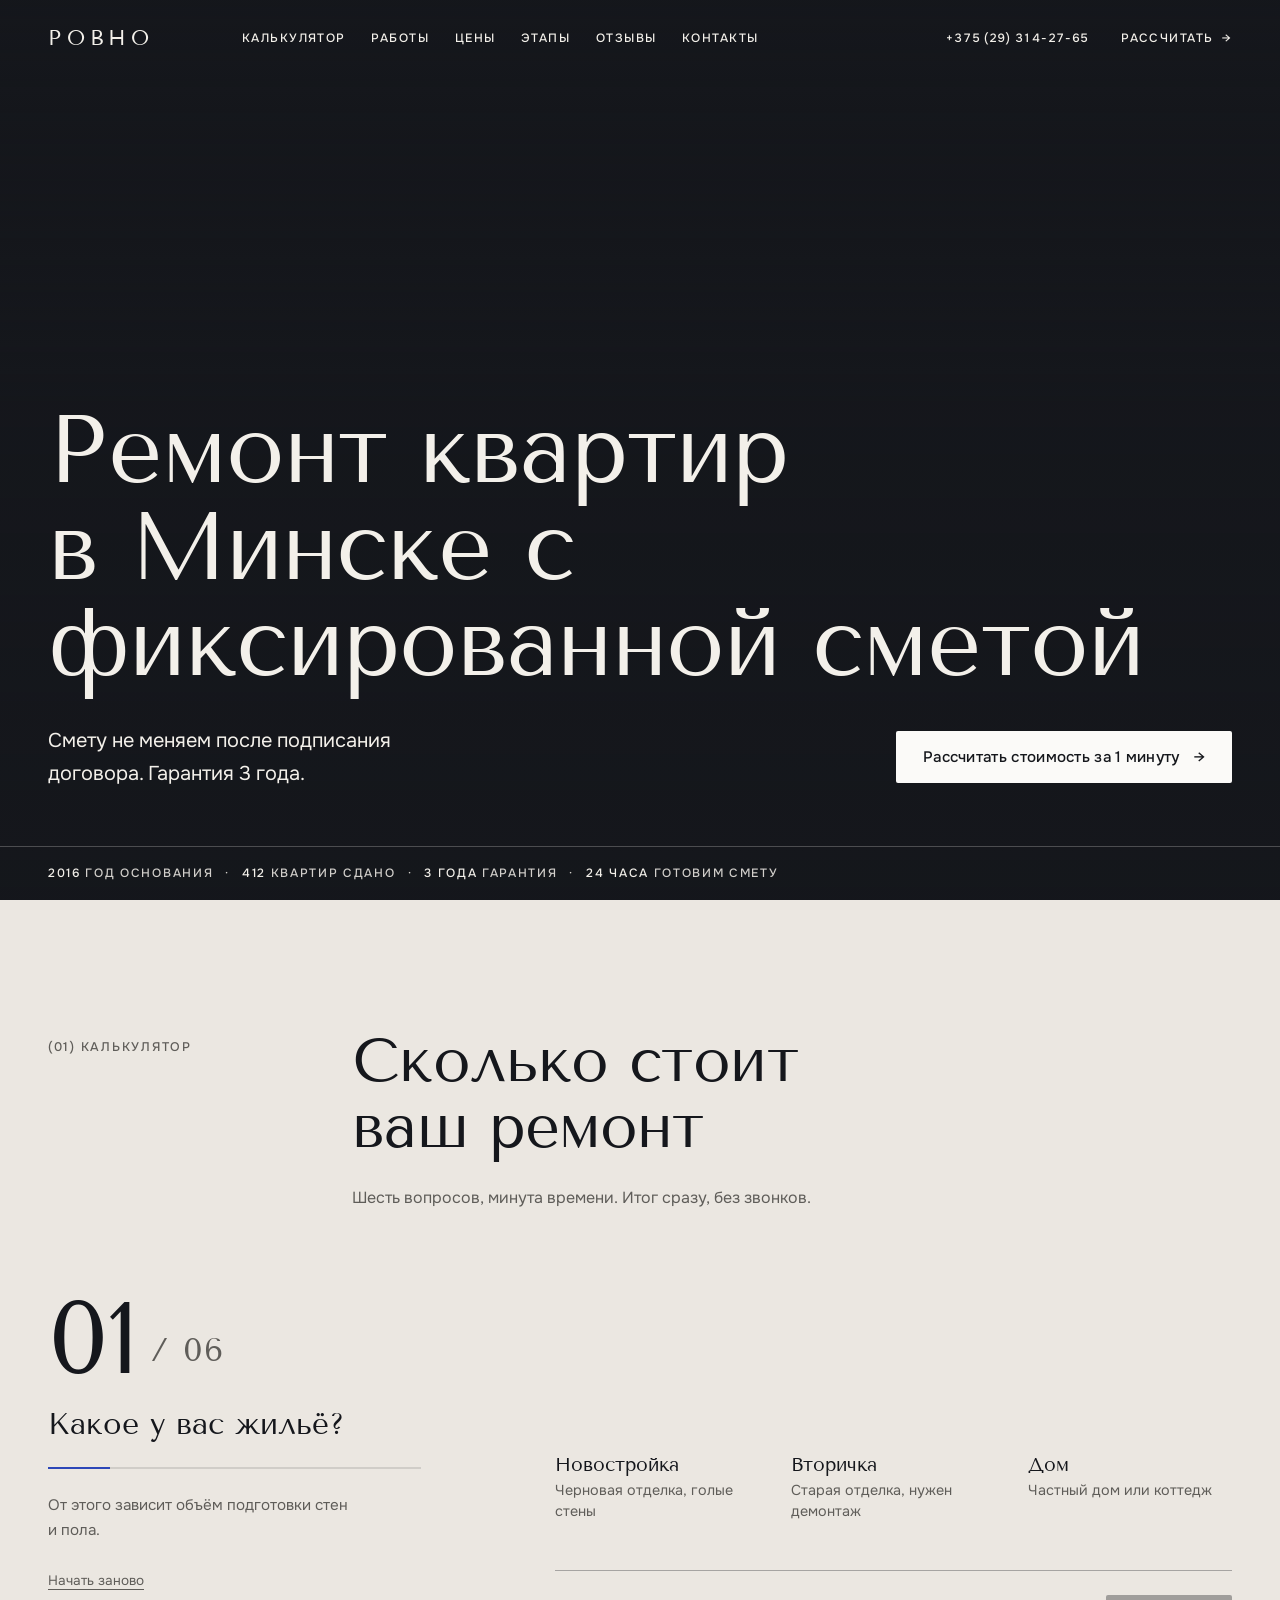
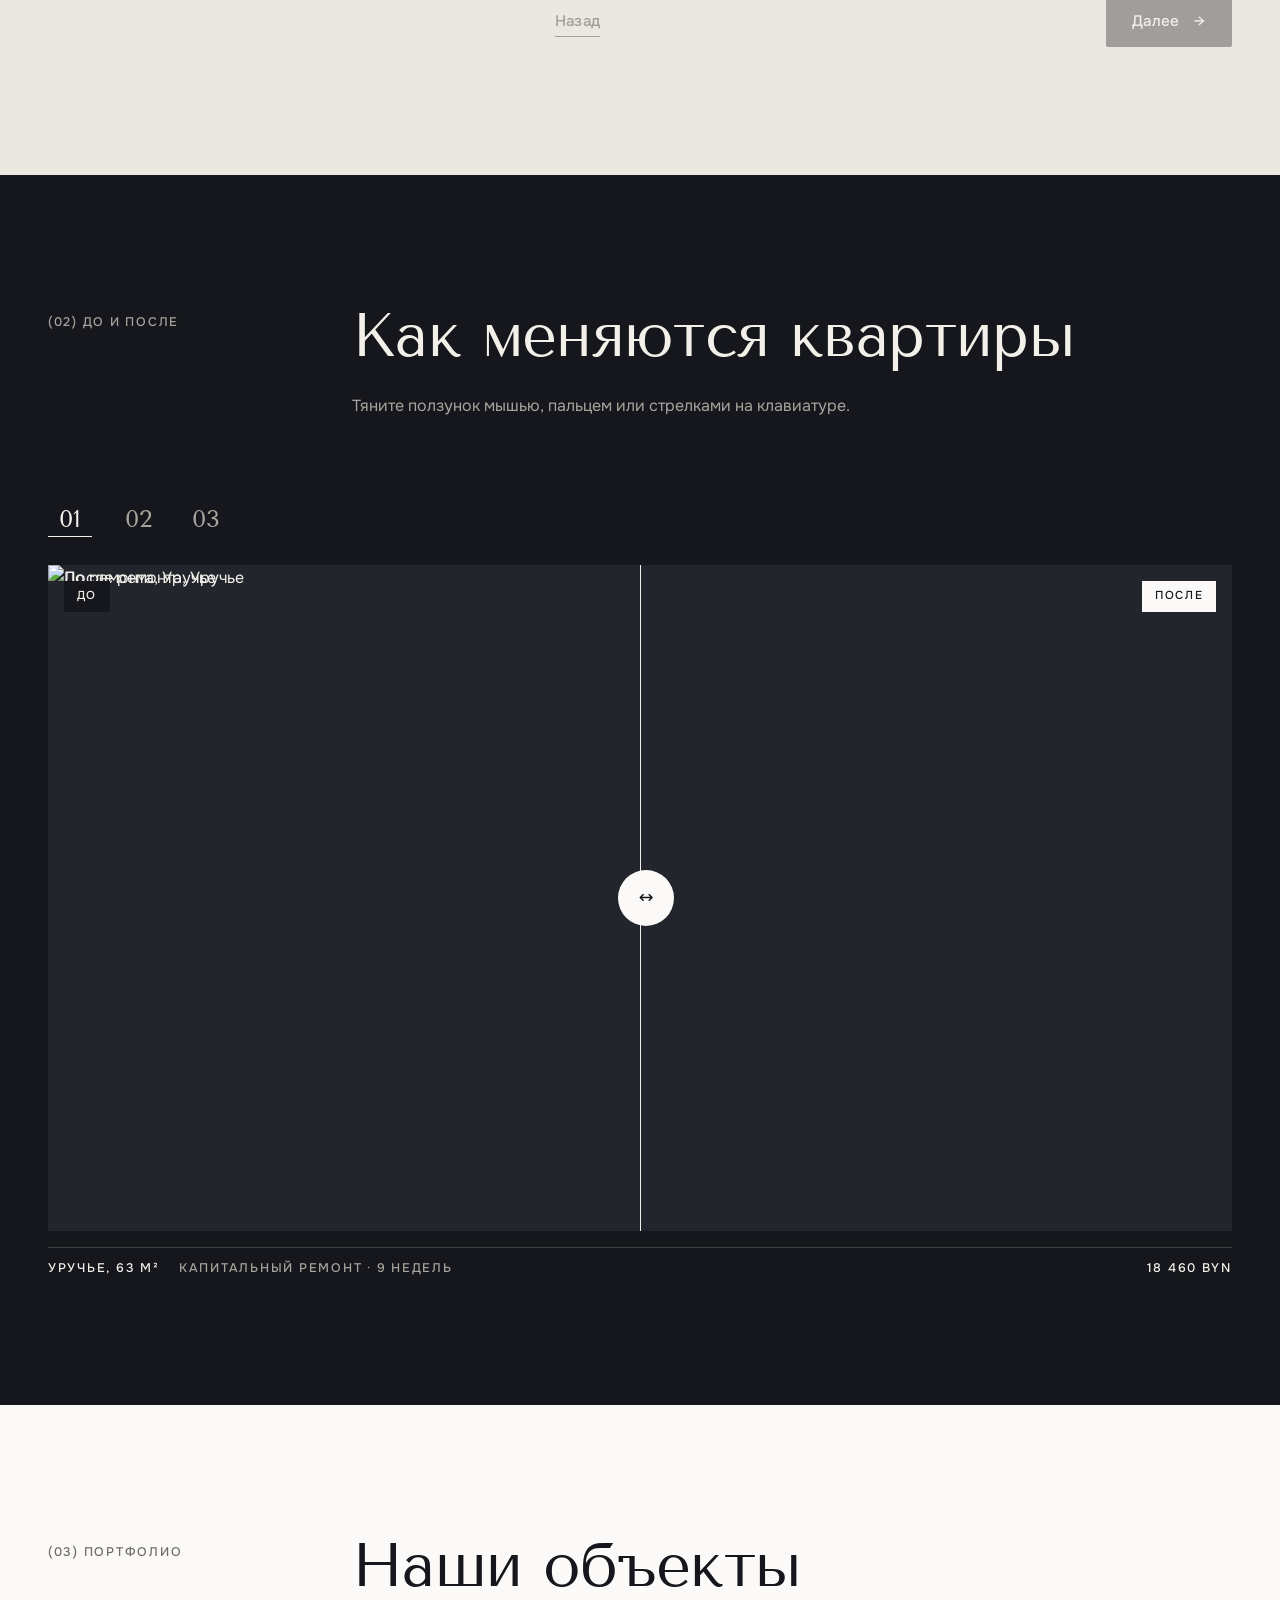
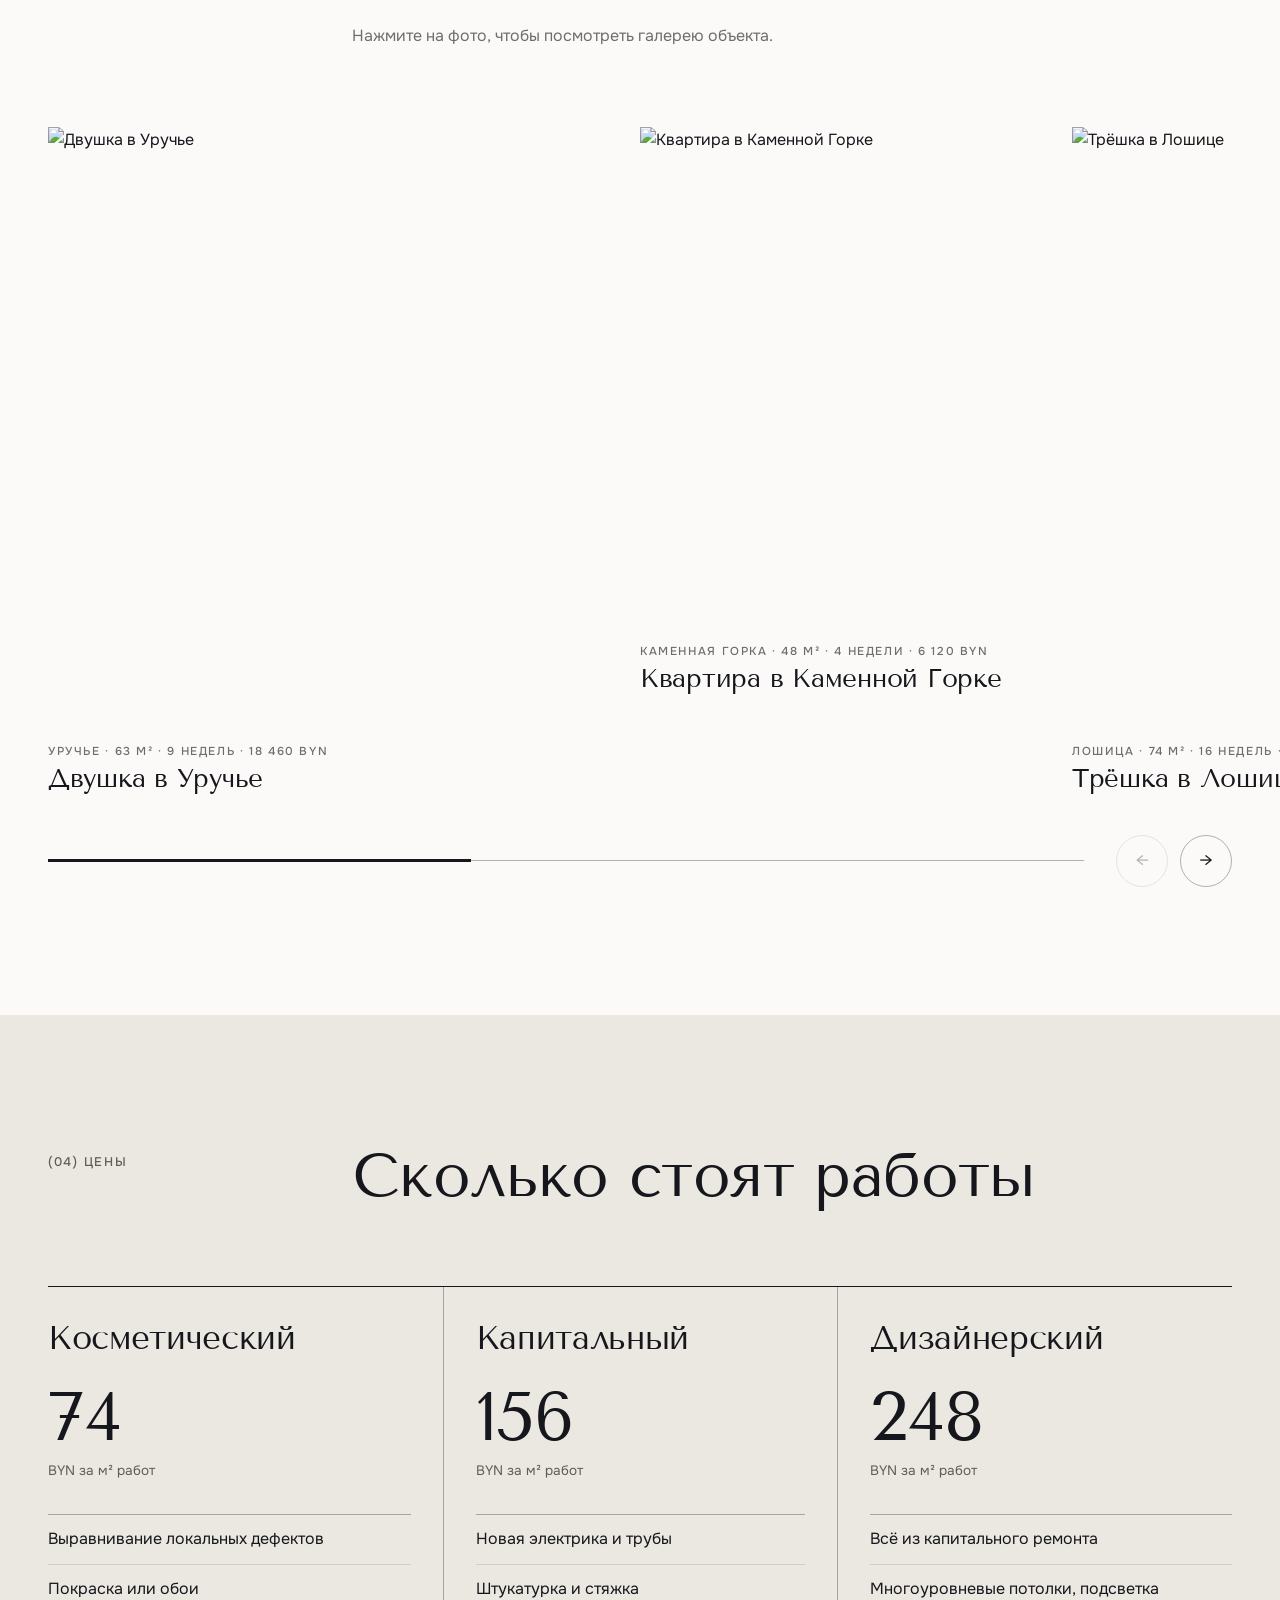
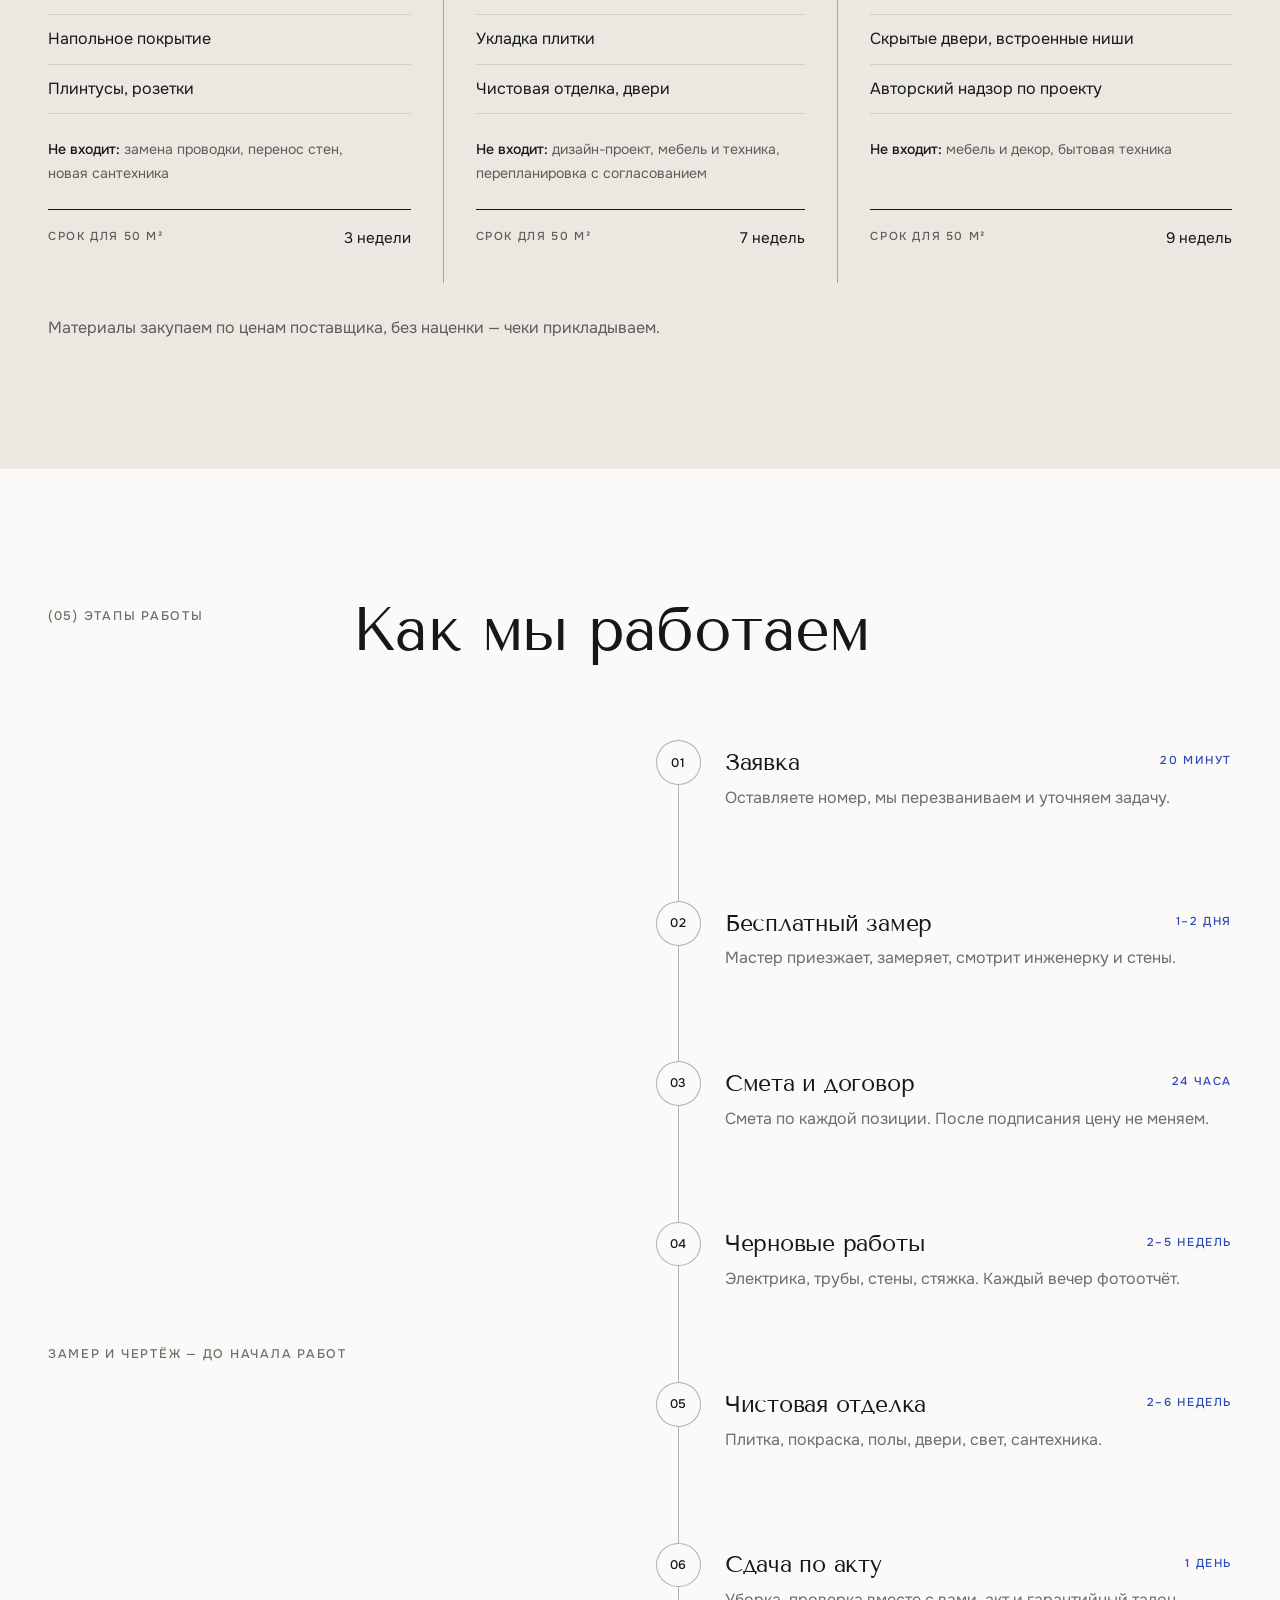
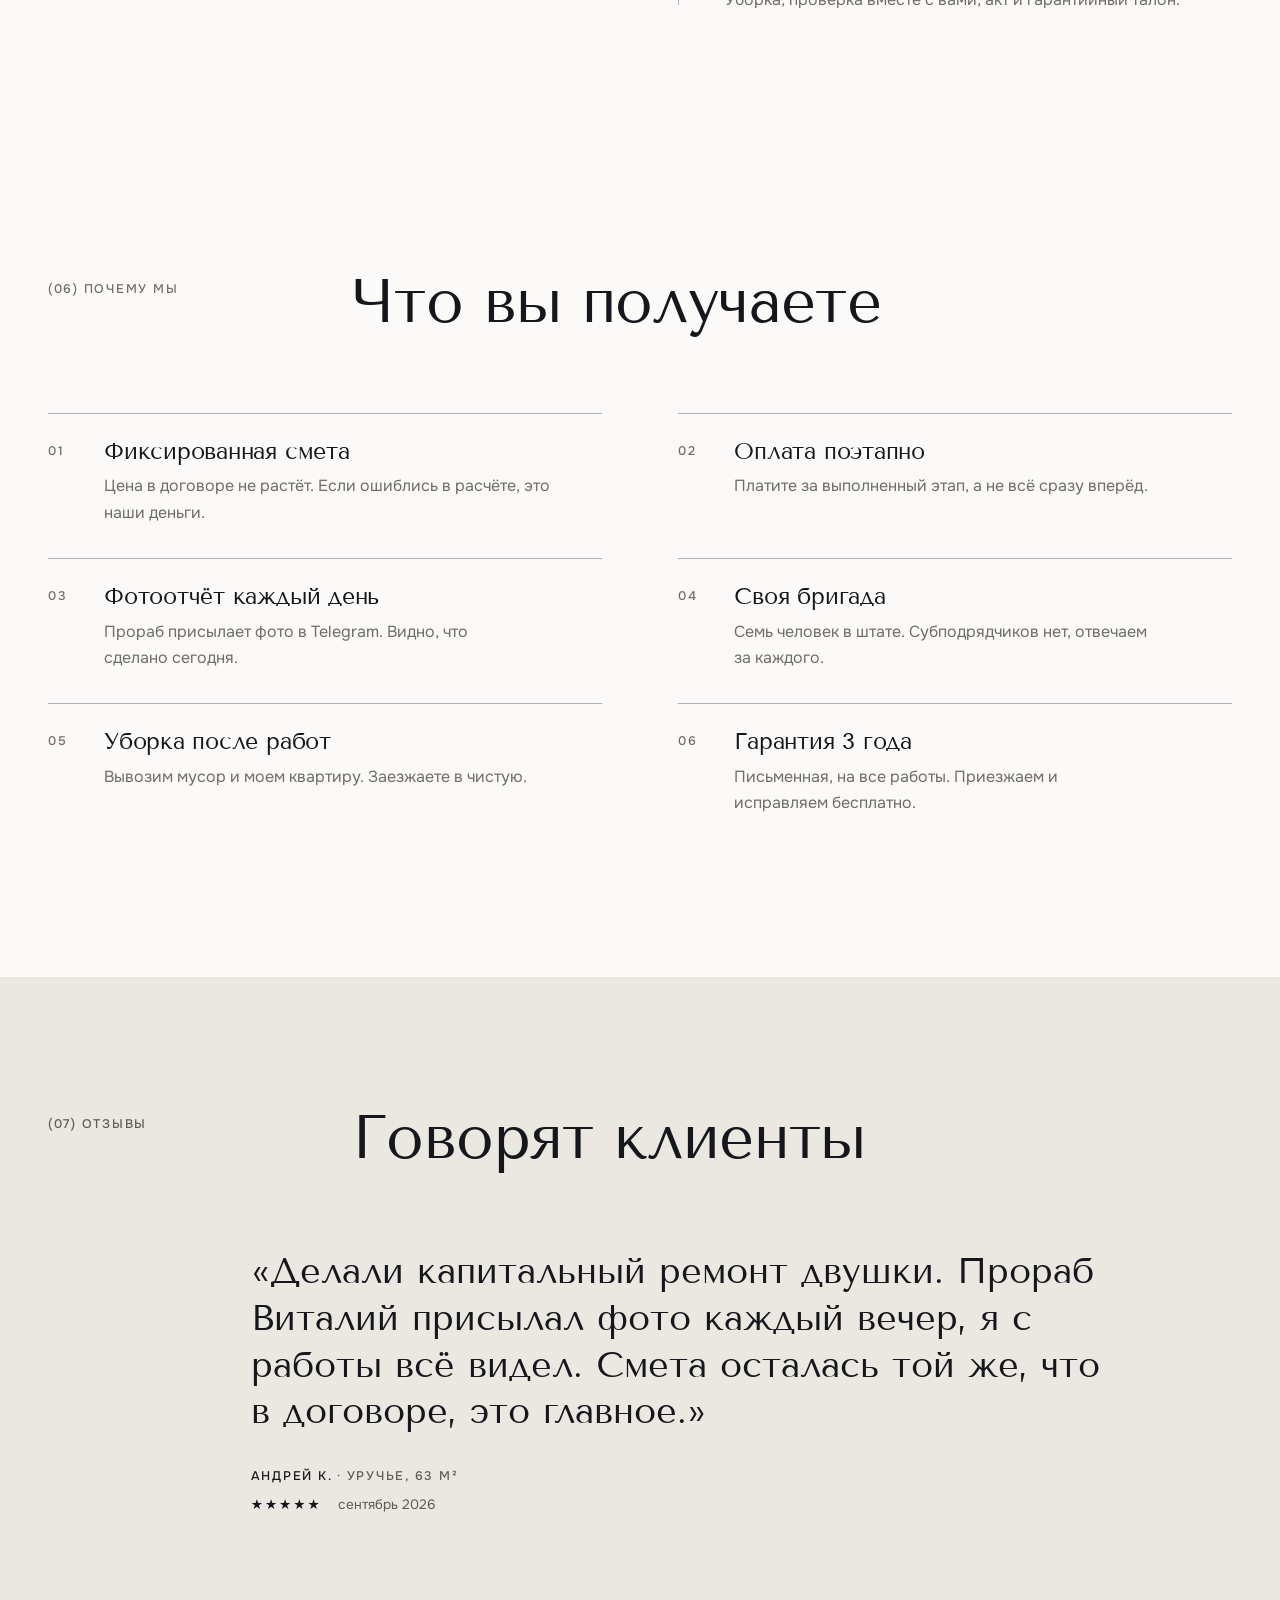
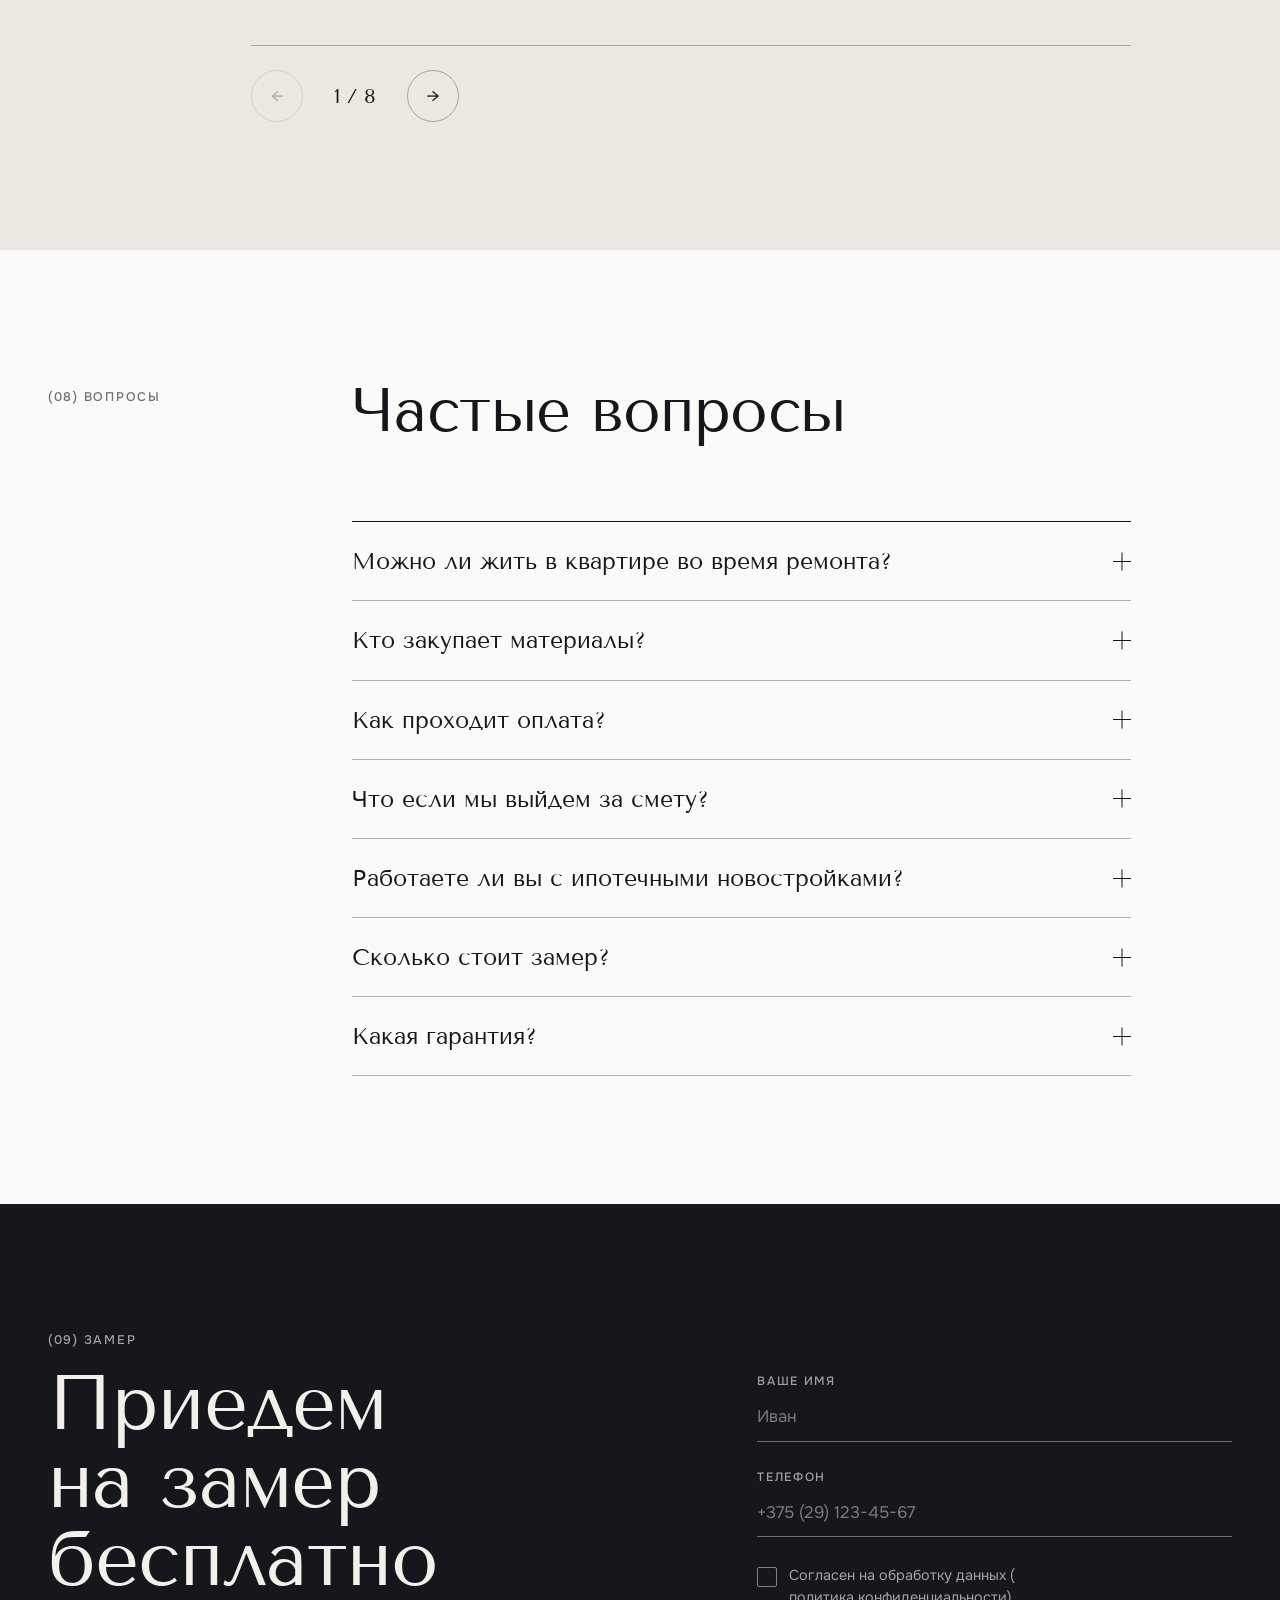
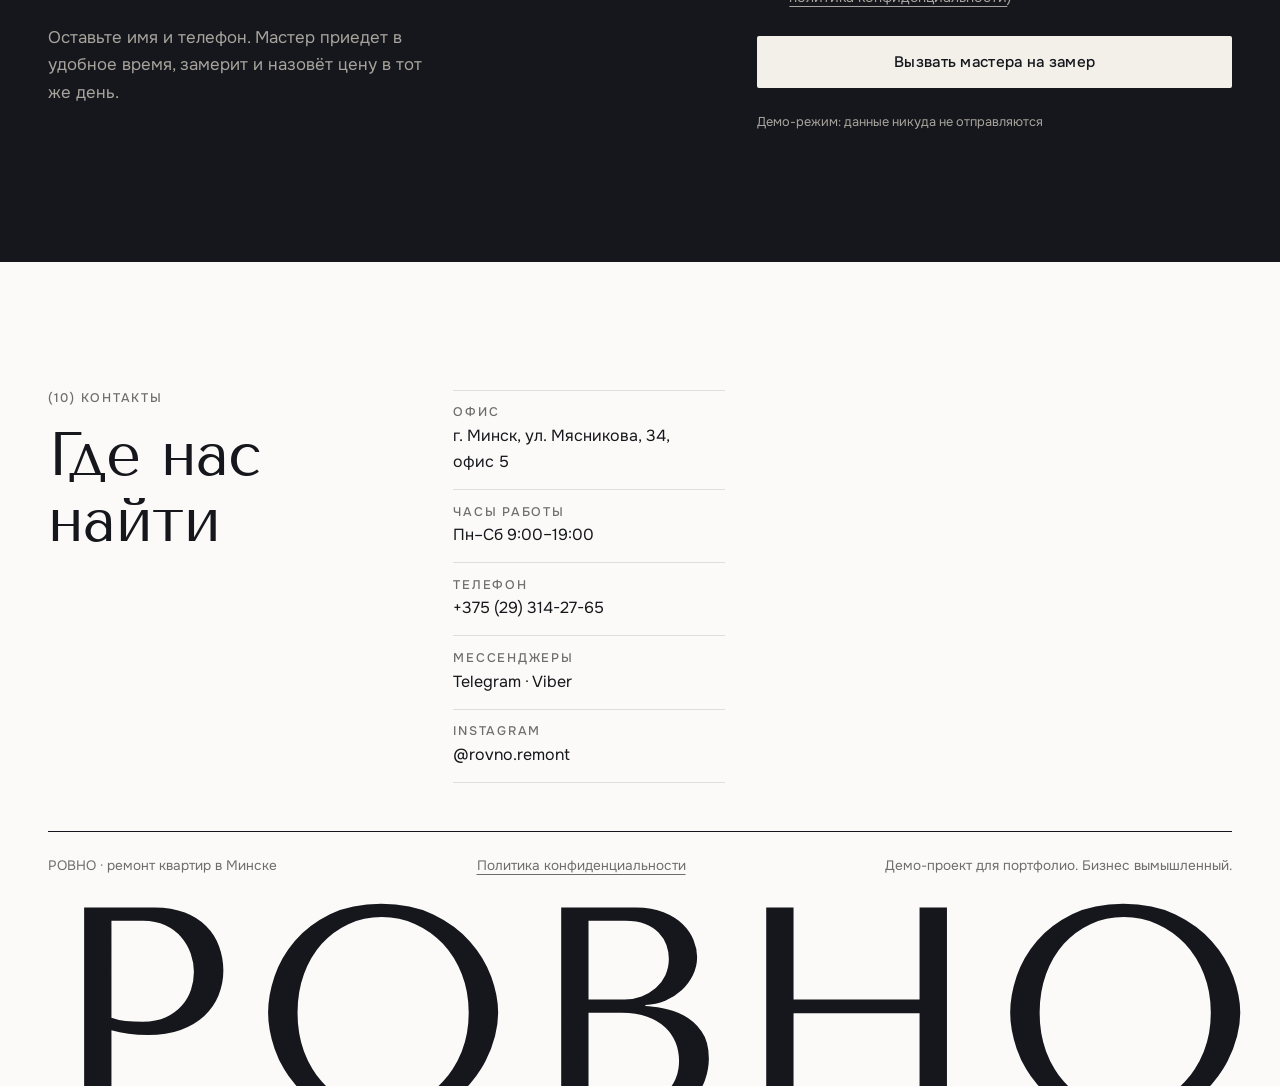
==== commit 0197924b: "Деплой на nkorshun.dev: работа из подпапки, префикс ключей хранилища, автодеплой Co-Authored-By: Cla" ====
--- a/index.html
+++ b/index.html
@@ -5,7 +5,7 @@
   <meta name="viewport" content="width=device-width, initial-scale=1">
   <title>Ремонт квартир в Минске с фиксированной сметой | Ровно</title>
   <meta name="description" content="Ремонт квартир в Минске с фиксированной сметой и гарантией 3 года. Рассчитайте стоимость за минуту в онлайн-калькуляторе. Демо-проект для портфолио.">
-  <link rel="canonical" href="https://nkorshun-remont.netlify.app/">
+  <link rel="canonical" href="https://nkorshun.dev/rovno/">
   <meta name="theme-color" content="#fbfaf8">
   <link rel="icon" href="img/favicon.svg" type="image/svg+xml">
 
@@ -14,8 +14,8 @@
   <meta property="og:site_name" content="Ровно">
   <meta property="og:title" content="Ремонт квартир в Минске с фиксированной сметой | Ровно">
   <meta property="og:description" content="Смету не меняем после подписания договора. Гарантия 3 года. Рассчитайте ремонт за 1 минуту.">
-  <meta property="og:url" content="https://nkorshun-remont.netlify.app/">
-  <meta property="og:image" content="https://nkorshun-remont.netlify.app/img/og-image.jpg">
+  <meta property="og:url" content="https://nkorshun.dev/rovno/">
+  <meta property="og:image" content="https://nkorshun.dev/rovno/img/og-image.jpg">
   <meta name="twitter:card" content="summary_large_image">
 
   <link rel="preconnect" href="https://fonts.googleapis.com">
@@ -37,9 +37,9 @@
     "@type": "HomeAndConstructionBusiness",
     "name": "Ровно",
     "description": "Ремонт квартир в Минске с фиксированной сметой и гарантией 3 года. Демо-проект, бизнес вымышленный.",
-    "url": "https://nkorshun-remont.netlify.app/",
+    "url": "https://nkorshun.dev/rovno/",
     "telephone": "+375293142765",
-    "image": "https://nkorshun-remont.netlify.app/img/og-image.jpg",
+    "image": "https://nkorshun.dev/rovno/img/og-image.jpg",
     "address": { "@type": "PostalAddress", "streetAddress": "ул. Мясникова, 34, офис 5", "addressLocality": "Минск", "addressCountry": "BY" },
     "openingHoursSpecification": { "@type": "OpeningHoursSpecification", "dayOfWeek": ["Monday","Tuesday","Wednesday","Thursday","Friday","Saturday"], "opens": "09:00", "closes": "19:00" },
     "areaServed": "Минск",
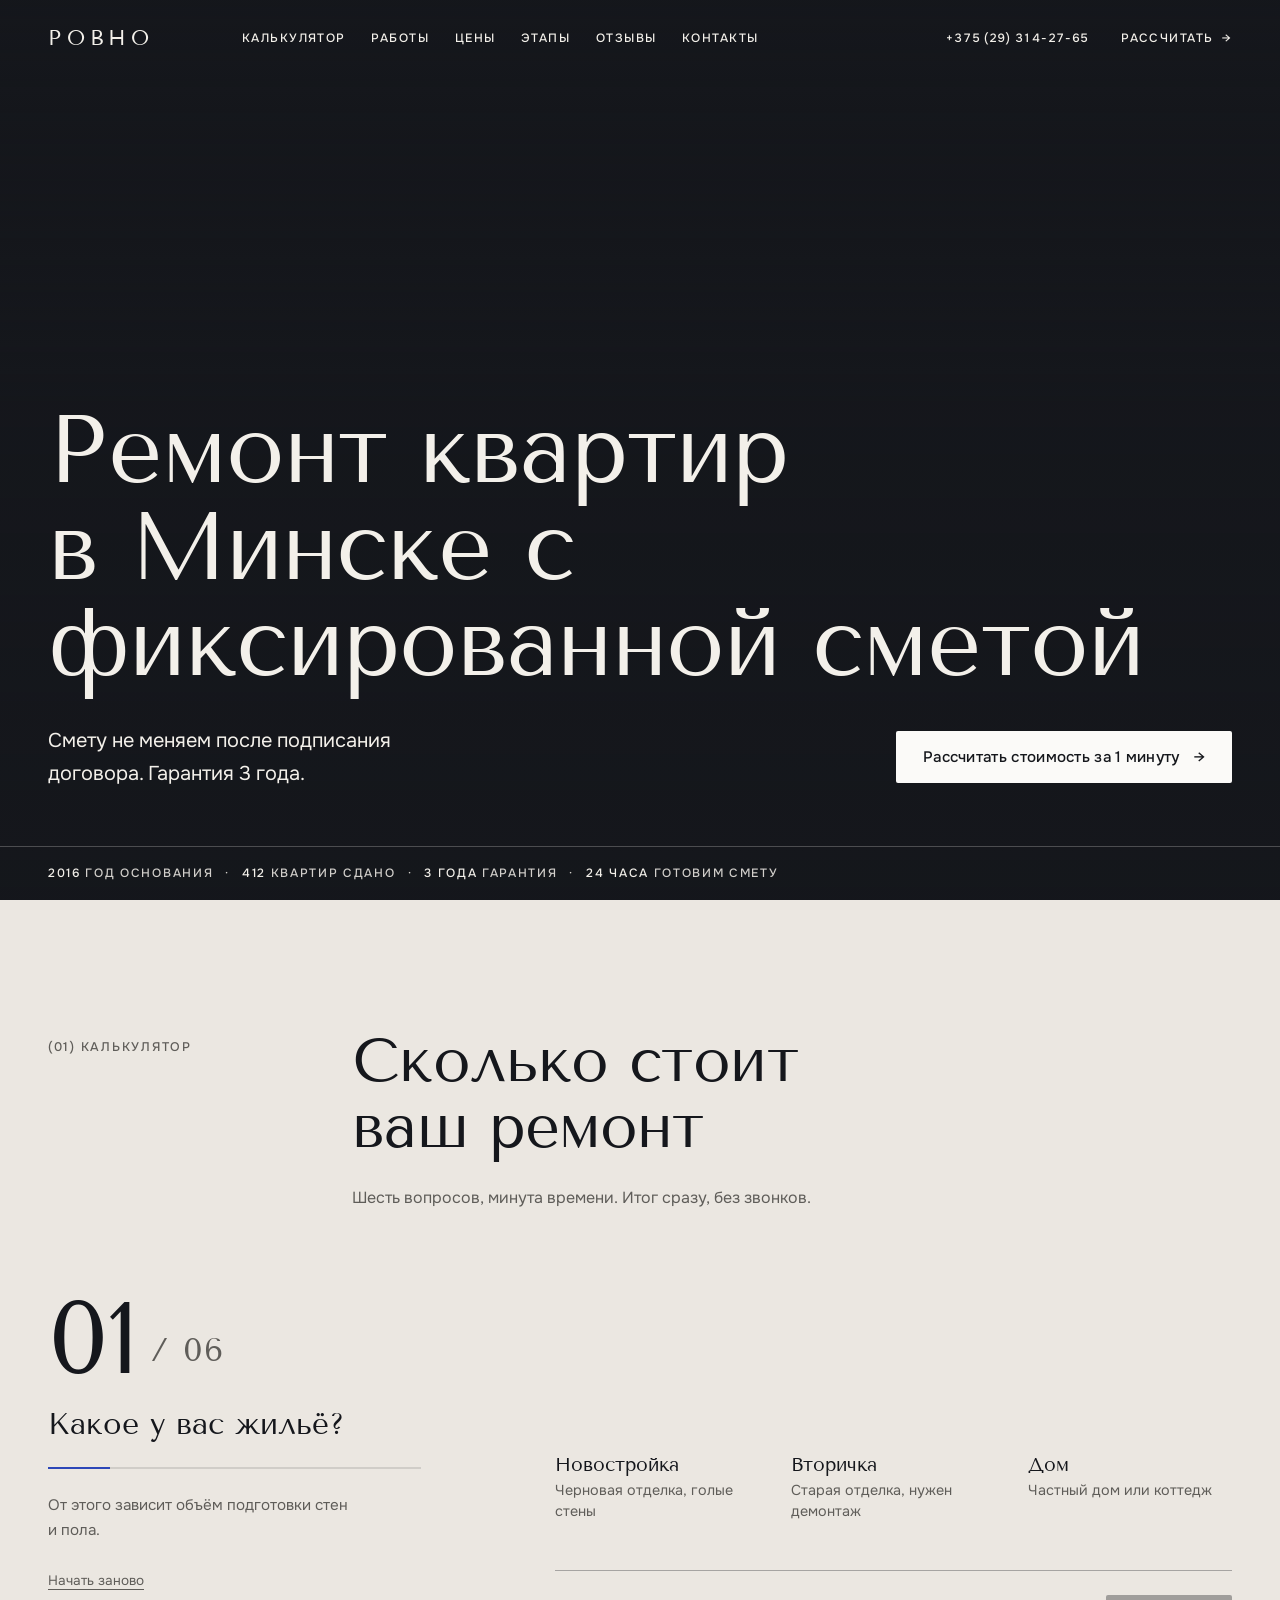
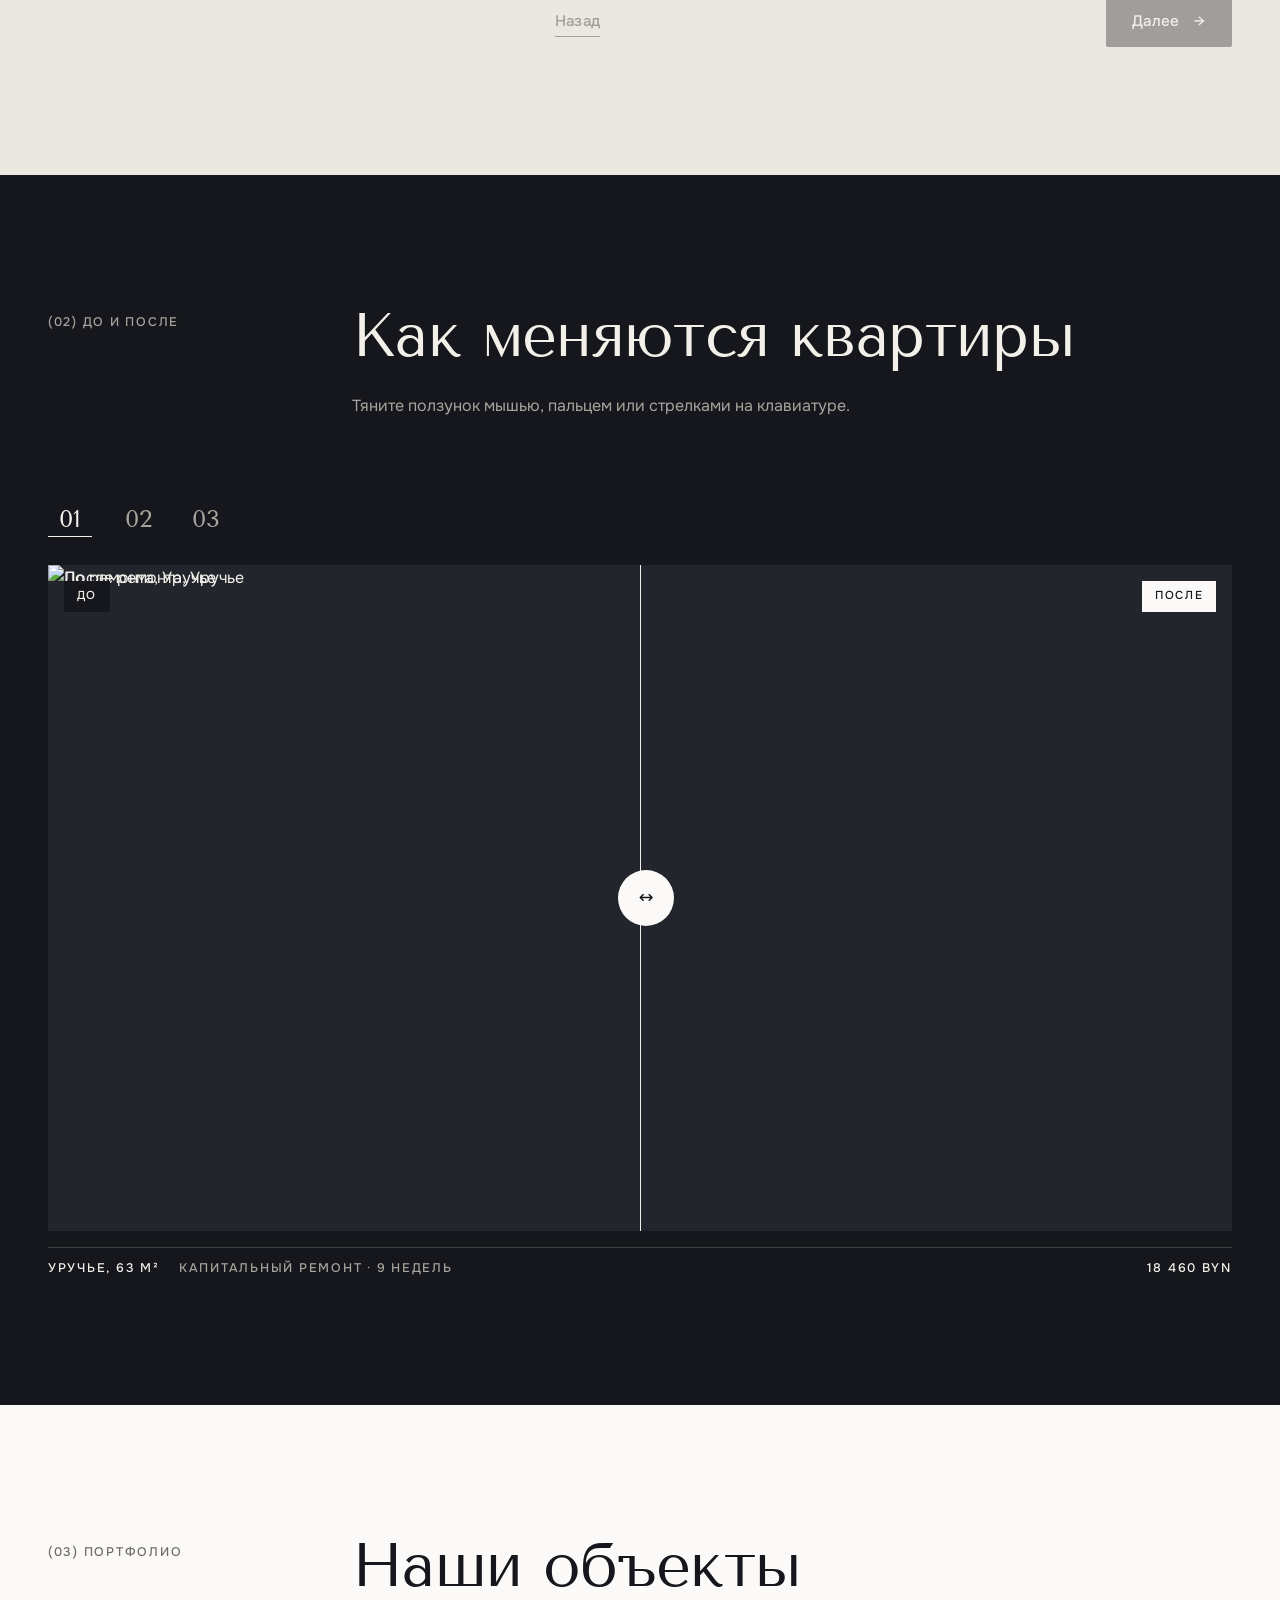
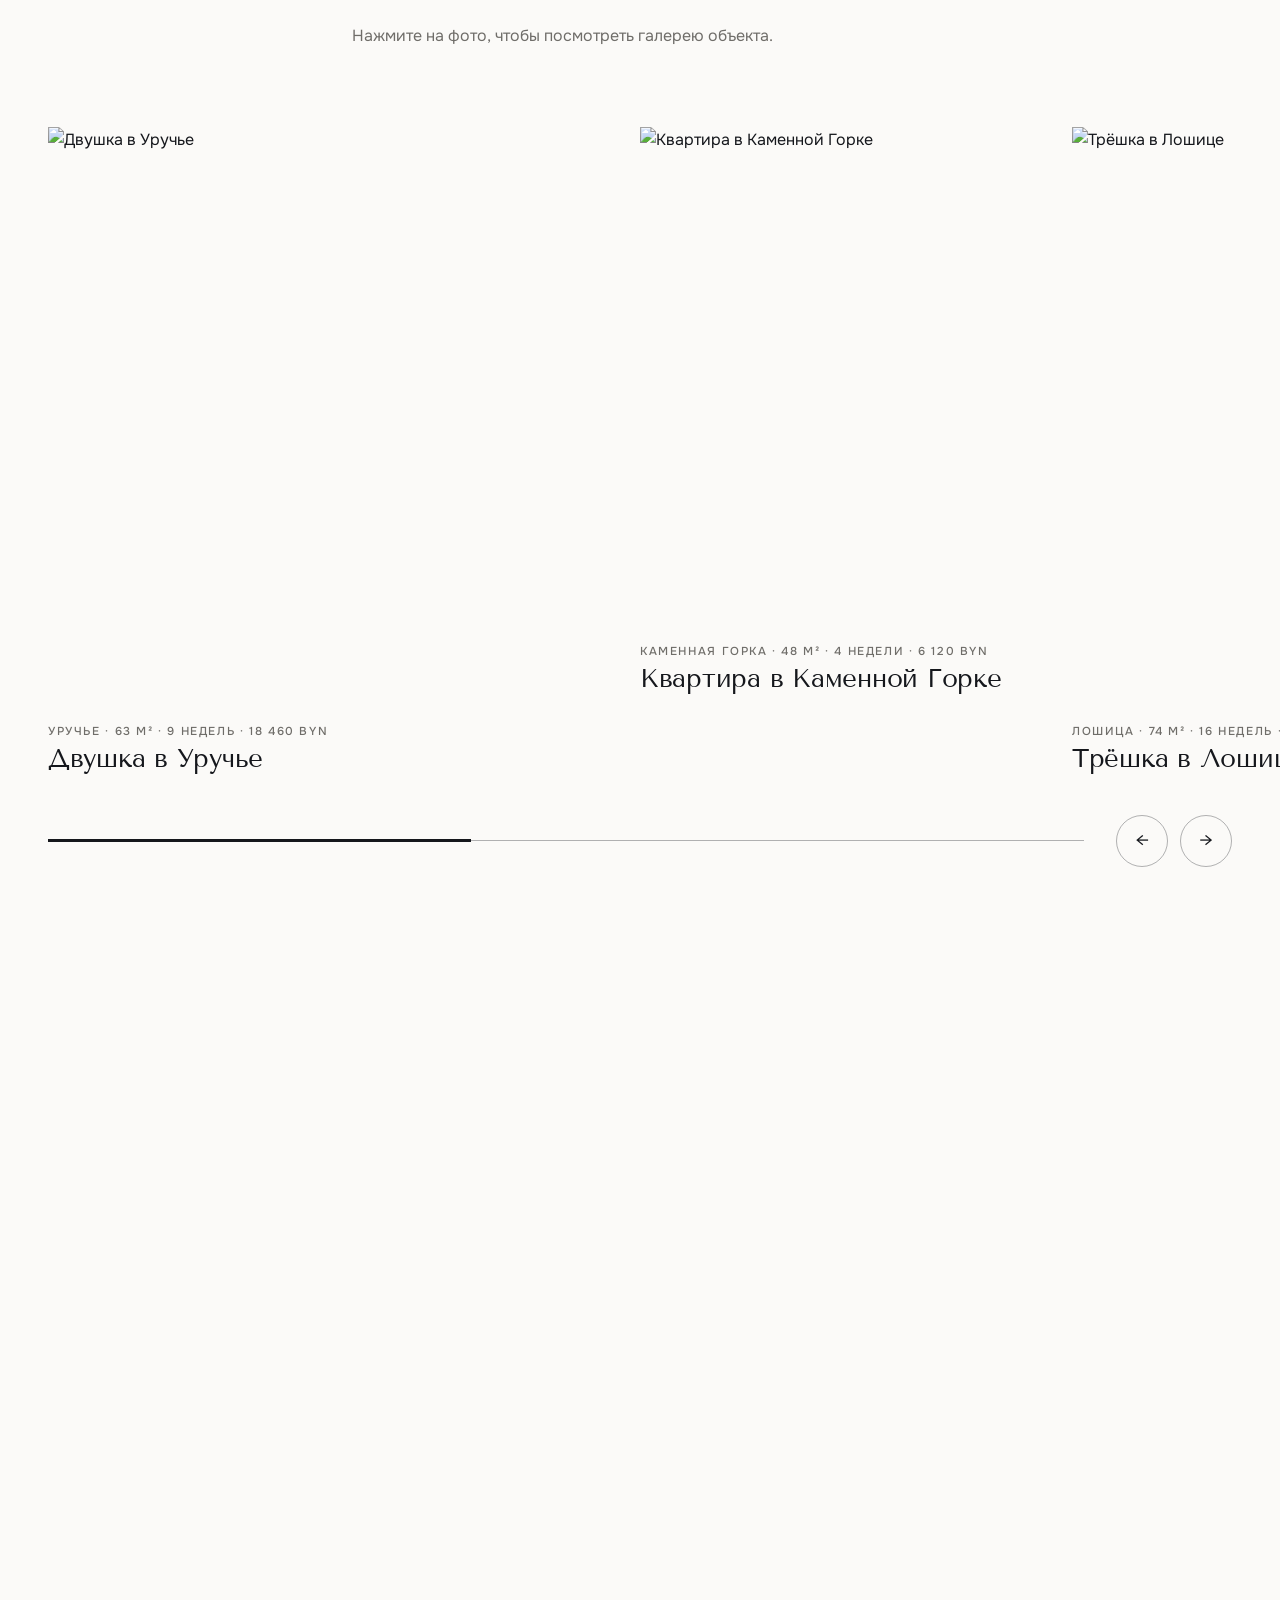
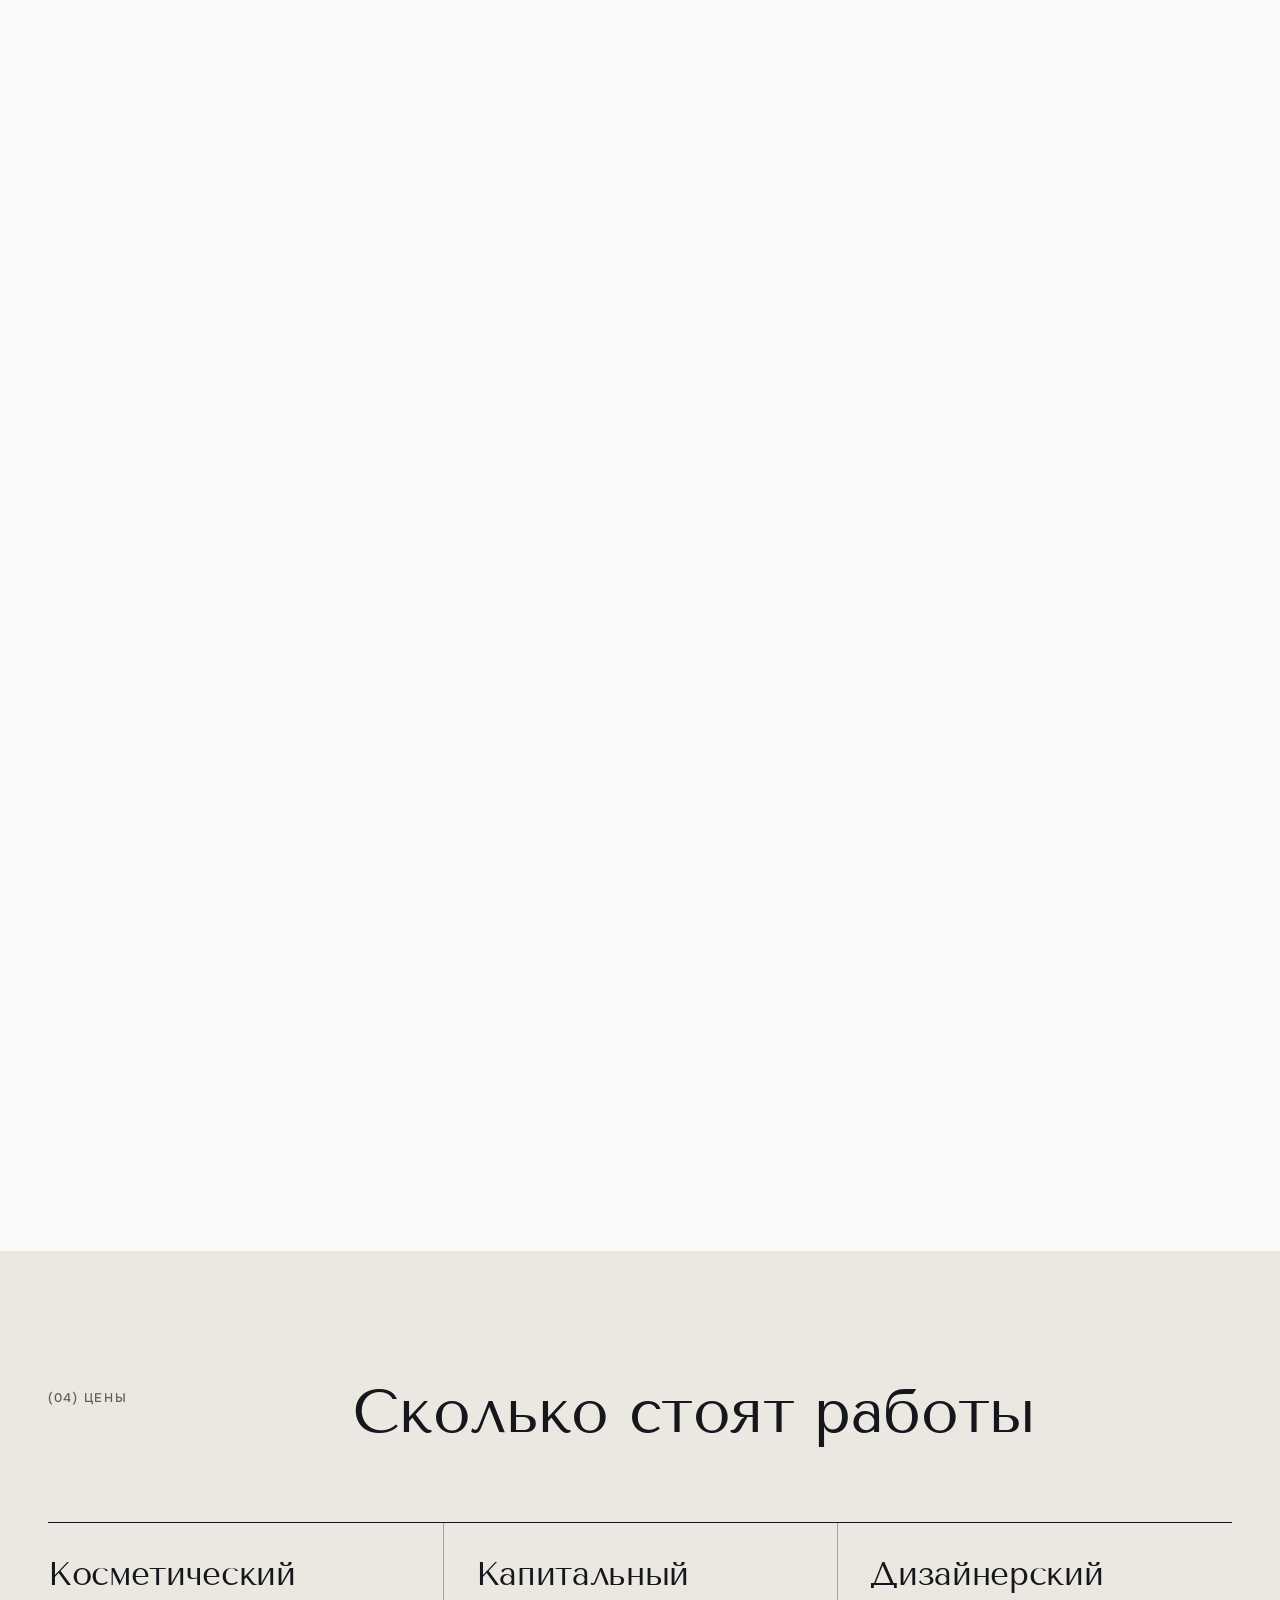
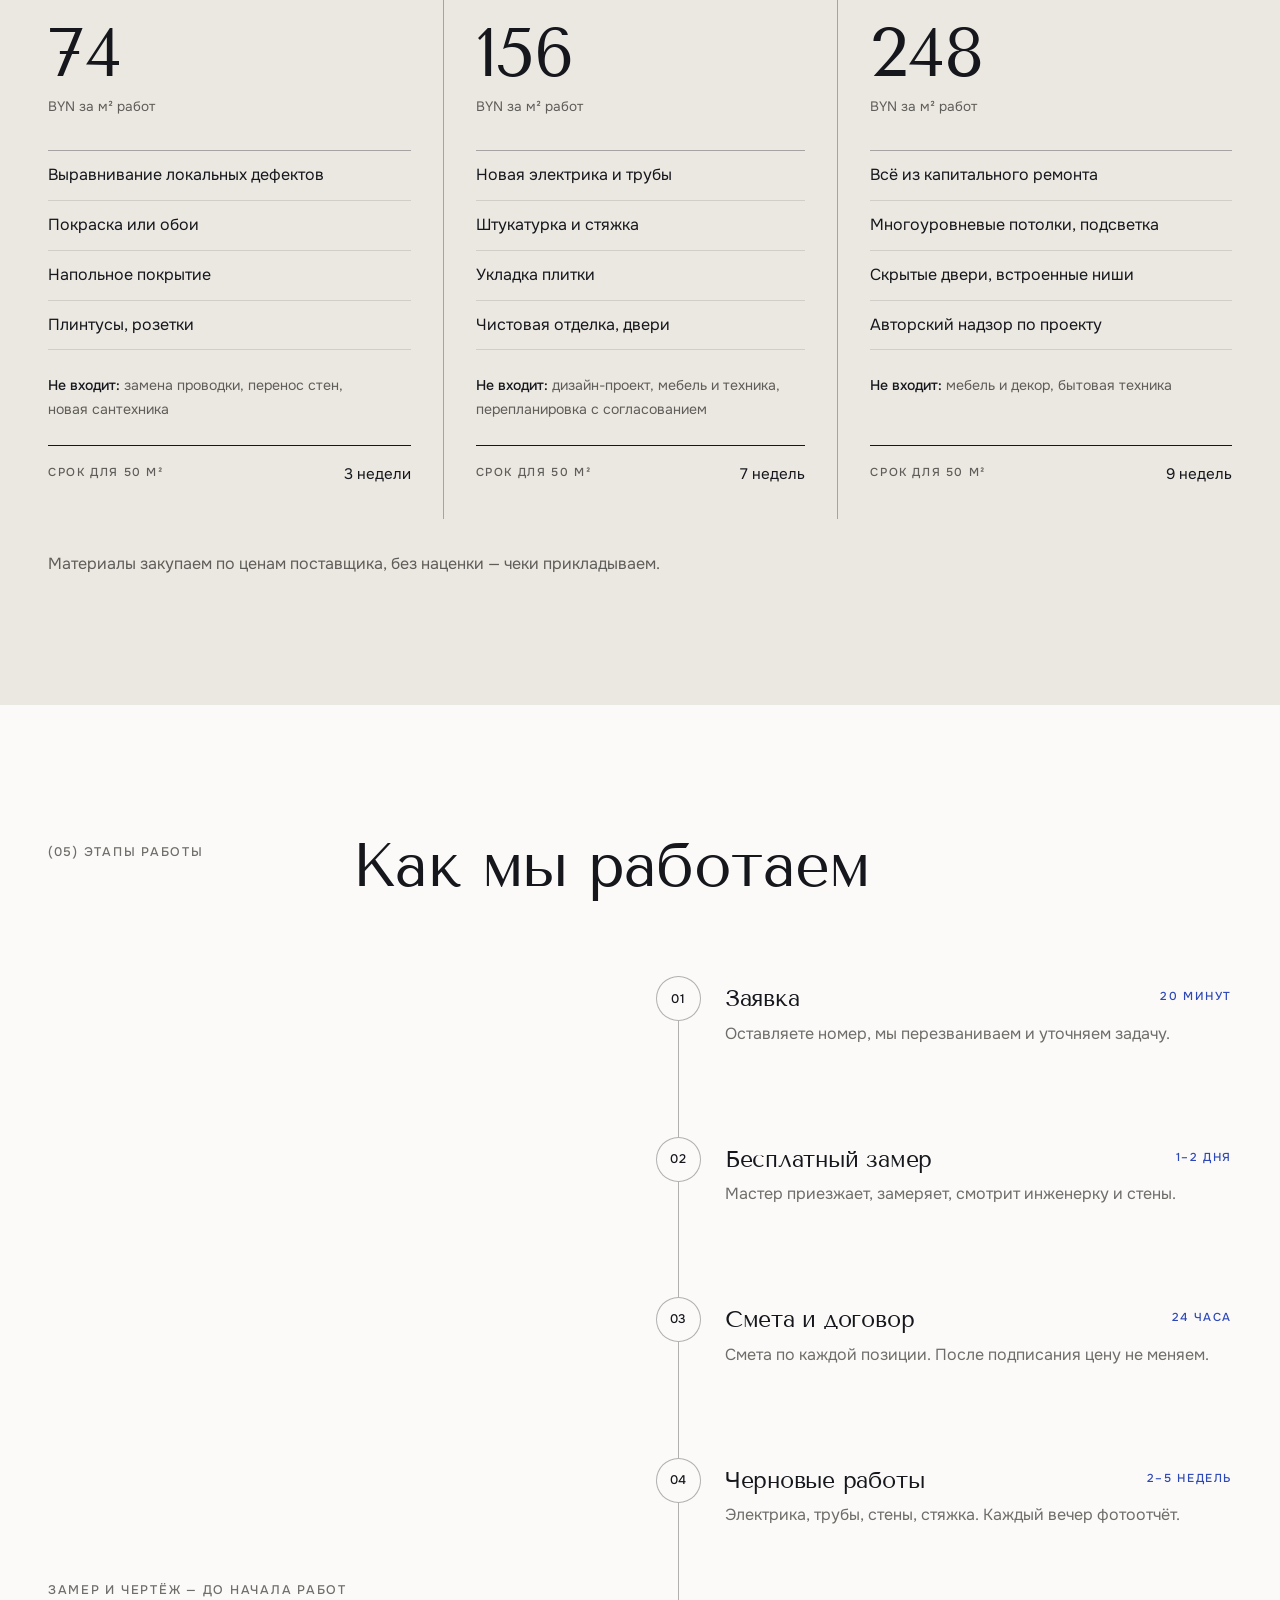
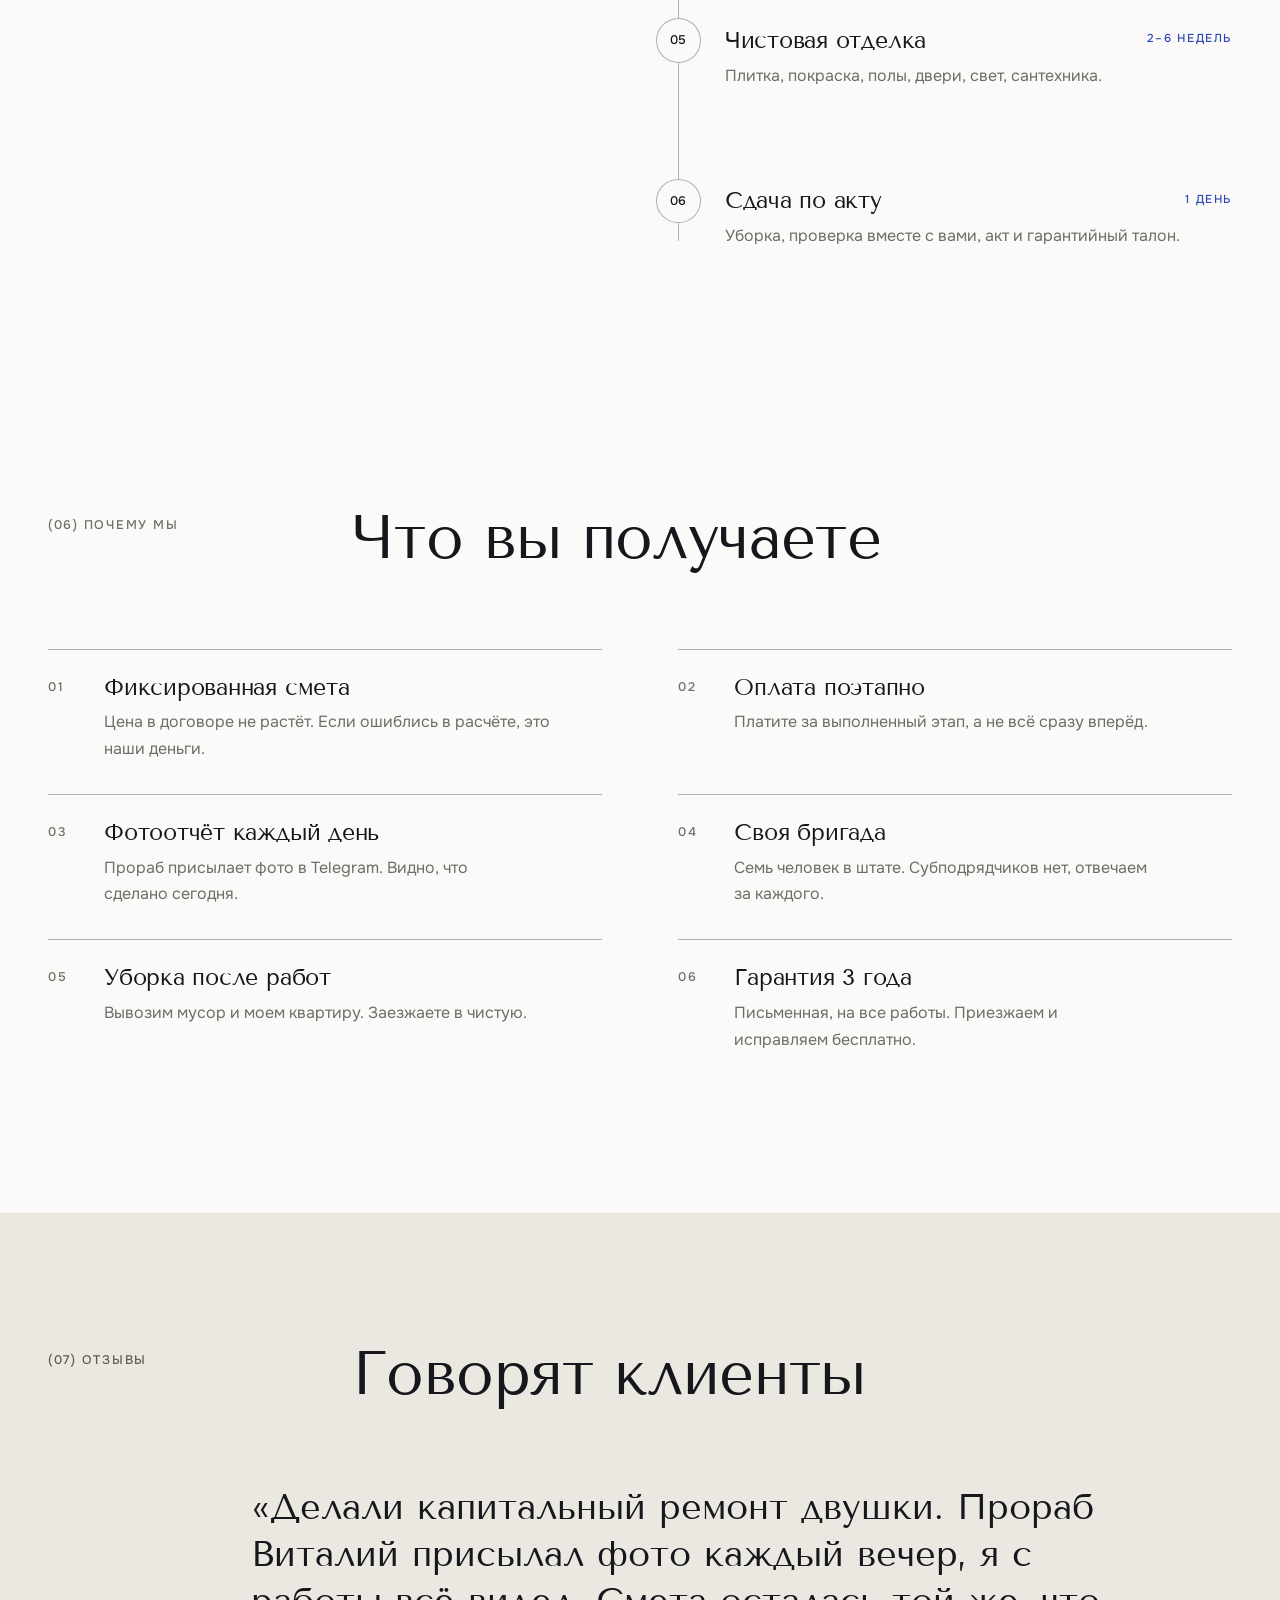
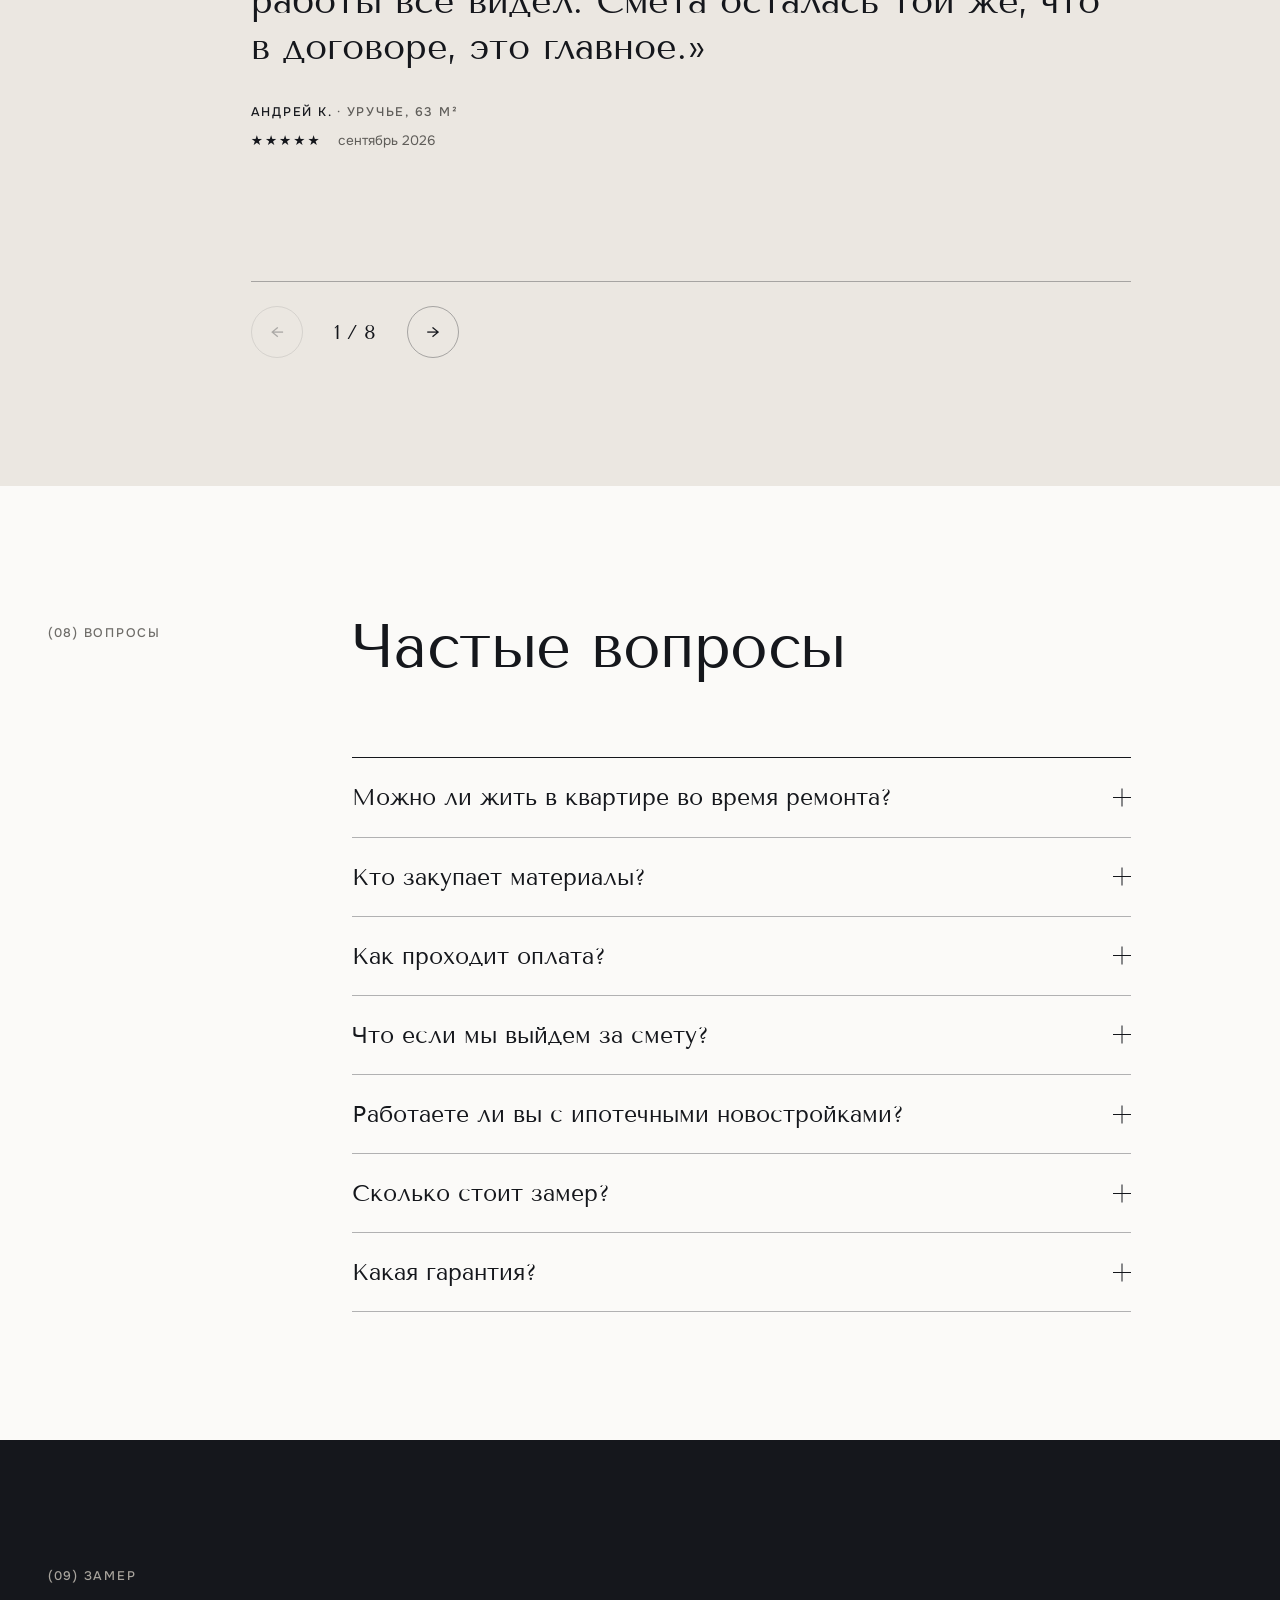
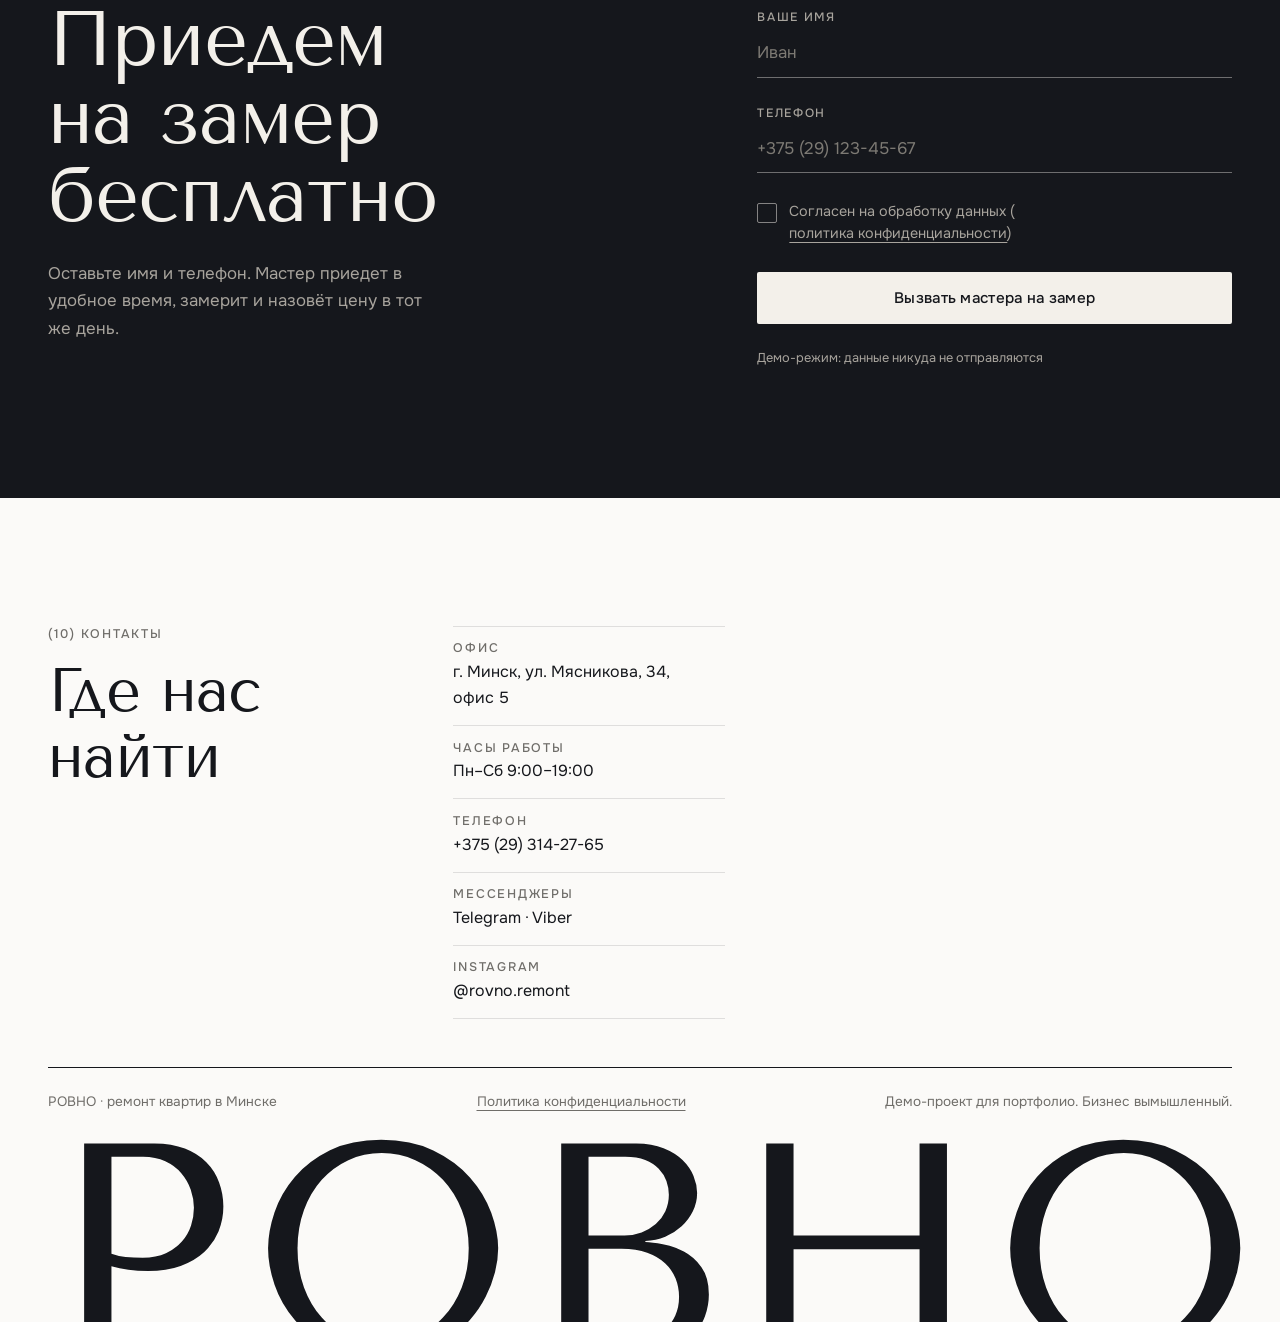
==== commit a379bd50: "Лента объектов: закреплённая горизонтальная прокрутка без перехвата колеса; новые фото до/после 02 и" ====
--- a/index.html
+++ b/index.html
@@ -63,7 +63,7 @@
           <li><a href="#contacts">Контакты</a></li>
         </ul>
         <div class="nav__aside">
-          <a class="nav__phone" data-phone href="tel:+375293142765">+375 (29) 314-27-65</a>
+          <span class="nav__phone demo-link" data-phone aria-label="Телефон +375 (29) 314-27-65 (в демо не активно)" title="Демо-проект: ссылка не активна">+375 (29) 314-27-65</span>
           <a class="arrow-link nav__cta" href="#calculator">Рассчитать <span class="arr" aria-hidden="true">→</span></a>
         </div>
       </nav>
@@ -120,12 +120,14 @@
         </header>
       </div>
       <div class="ribbon" id="ribbon">
-        <ul class="ribbon__track" id="portfolio-list" tabindex="0" aria-label="Объекты, листайте горизонтально"></ul>
-        <div class="container ribbon__foot">
-          <div class="ribbon__bar" aria-hidden="true"><span></span></div>
-          <div class="ribbon__ctrl">
-            <button type="button" class="arrow" data-rib="-1" aria-label="Предыдущие объекты">&#8592;</button>
-            <button type="button" class="arrow" data-rib="1" aria-label="Следующие объекты">&#8594;</button>
+        <div class="ribbon__pin">
+          <ul class="ribbon__track" id="portfolio-list" tabindex="0" aria-label="Объекты, листайте горизонтально"></ul>
+          <div class="container ribbon__foot">
+            <div class="ribbon__bar" aria-hidden="true"><span></span></div>
+            <div class="ribbon__ctrl">
+              <button type="button" class="arrow" data-rib="-1" aria-label="Предыдущие объекты">&#8592;</button>
+              <button type="button" class="arrow" data-rib="1" aria-label="Следующие объекты">&#8594;</button>
+            </div>
           </div>
         </div>
       </div>
@@ -217,9 +219,9 @@
         <address class="contacts__list">
           <p><span class="label">Офис</span>г. Минск, ул. Мясникова, 34, офис 5</p>
           <p><span class="label">Часы работы</span>Пн–Сб 9:00–19:00</p>
-          <p><span class="label">Телефон</span><a class="u-link" data-phone href="tel:+375293142765">+375 (29) 314-27-65</a></p>
-          <p><span class="label">Мессенджеры</span><a class="u-link" href="https://t.me/rovno_remont" rel="noopener noreferrer">Telegram</a> · <a class="u-link" href="viber://chat?number=%2B375293142765">Viber</a></p>
-          <p><span class="label">Instagram</span><a class="u-link" href="https://instagram.com/rovno.remont" rel="noopener noreferrer">@rovno.remont</a></p>
+          <p><span class="label">Телефон</span><span class="u-link demo-link" data-phone aria-label="Телефон +375 (29) 314-27-65 (в демо не активно)" title="Демо-проект: ссылка не активна">+375 (29) 314-27-65</span></p>
+          <p><span class="label">Мессенджеры</span><span class="u-link demo-link" aria-label="Telegram (в демо не активно)" title="Демо-проект: ссылка не активна">Telegram</span> · <span class="u-link demo-link" aria-label="Viber (в демо не активно)" title="Демо-проект: ссылка не активна">Viber</span></p>
+          <p><span class="label">Instagram</span><span class="u-link demo-link" aria-label="Instagram @rovno.remont (в демо не активно)" title="Демо-проект: ссылка не активна">@rovno.remont</span></p>
         </address>
         <div class="contacts__map">
           <iframe title="Карта: офис на ул. Мясникова, Минск" loading="lazy" referrerpolicy="no-referrer"
--- a/css/base.css
+++ b/css/base.css
@@ -74,3 +74,6 @@
   *, *::before, *::after { animation-duration: 0.01ms !important; transition-duration: 0.01ms !important; }
   .js .reveal, .js .reveal-img { opacity: 1; transform: none; clip-path: none; }
 }
+
+/* Защита картинок: без перетаскивания и без меню «сохранить» при долгом нажатии */
+img { -webkit-user-drag: none; user-select: none; -webkit-touch-callout: none; }
--- a/css/components.css
+++ b/css/components.css
@@ -37,6 +37,9 @@
   transform: scaleX(0); transform-origin: left; transition: transform var(--t-mid) var(--ease);
 }
 .u-link:hover::after, .arrow-link:hover::after { transform: scaleX(1); }
+/* Декоративные контакты демо: выглядят как ссылки, но неинтерактивны */
+.demo-link { cursor: default; }
+.demo-link.u-link::after { content: none; }
 .arrow-link { display: inline-flex; align-items: center; gap: 0.5rem; min-height: 44px; }
 .arrow-link::after { bottom: 10px; }
 
--- a/css/sections.css
+++ b/css/sections.css
@@ -72,7 +72,7 @@
 }
 
 /* ---------- Портфолио: горизонтальная лента ---------- */
-.works-sec { overflow: hidden; }
+.works-sec { overflow-x: clip; } /* clip, а не hidden: иначе не работает sticky у закреплённой ленты */
 .ribbon { --pad: max(var(--gutter), calc((100vw - var(--maxw)) / 2 + var(--gutter))); }
 .ribbon__track {
   display: flex; gap: clamp(1rem, 2.5vw, 2.5rem); overflow-x: auto; scroll-snap-type: x mandatory; scroll-padding-inline: var(--pad);
@@ -92,6 +92,11 @@
 .ribbon__bar { flex: 1; height: 1px; background: var(--line-strong); position: relative; }
 .ribbon__bar span { position: absolute; left: 0; top: -1px; height: 3px; width: 20%; background: var(--ink); transition: transform 0.2s linear; }
 .ribbon__ctrl { display: flex; gap: var(--s3); }
+/* Десктоп: лента закреплена, сдвигается от вертикальной прокрутки (класс ставит initRibbon) */
+.ribbon.is-pinned .ribbon__pin { position: sticky; top: var(--pin-top, 0px); }
+.ribbon.is-pinned .ribbon__track { overflow: visible; scroll-snap-type: none; will-change: transform; }
+.ribbon.is-pinned .work__img { height: min(clamp(340px, 52vw, 600px), calc(100vh - 320px)); }
+.ribbon.is-pinned .work:nth-child(even) .work__img { height: min(clamp(300px, 44vw, 500px), calc(100vh - 400px)); }
 
 /* ---------- Цены: три колонки с вертикальными линиями ---------- */
 .tiers { display: grid; border-top: 1px solid var(--ink); }
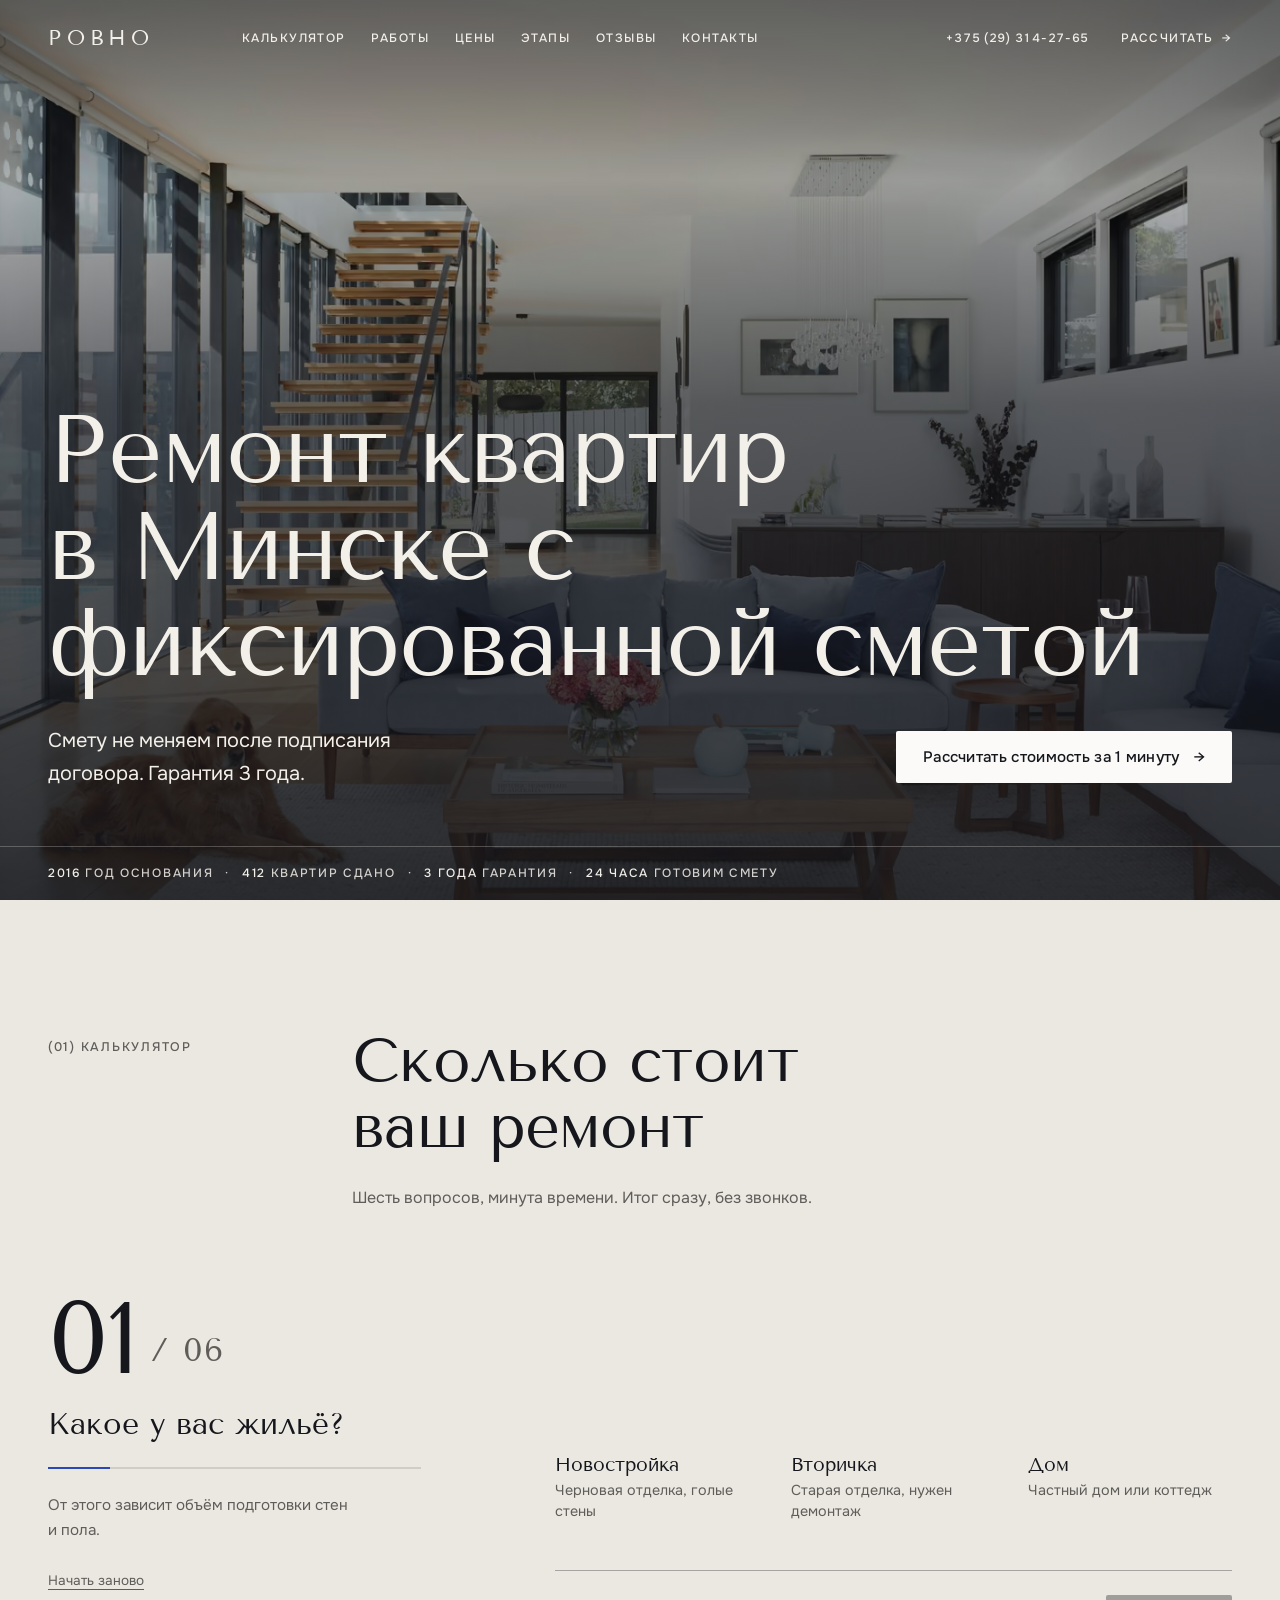
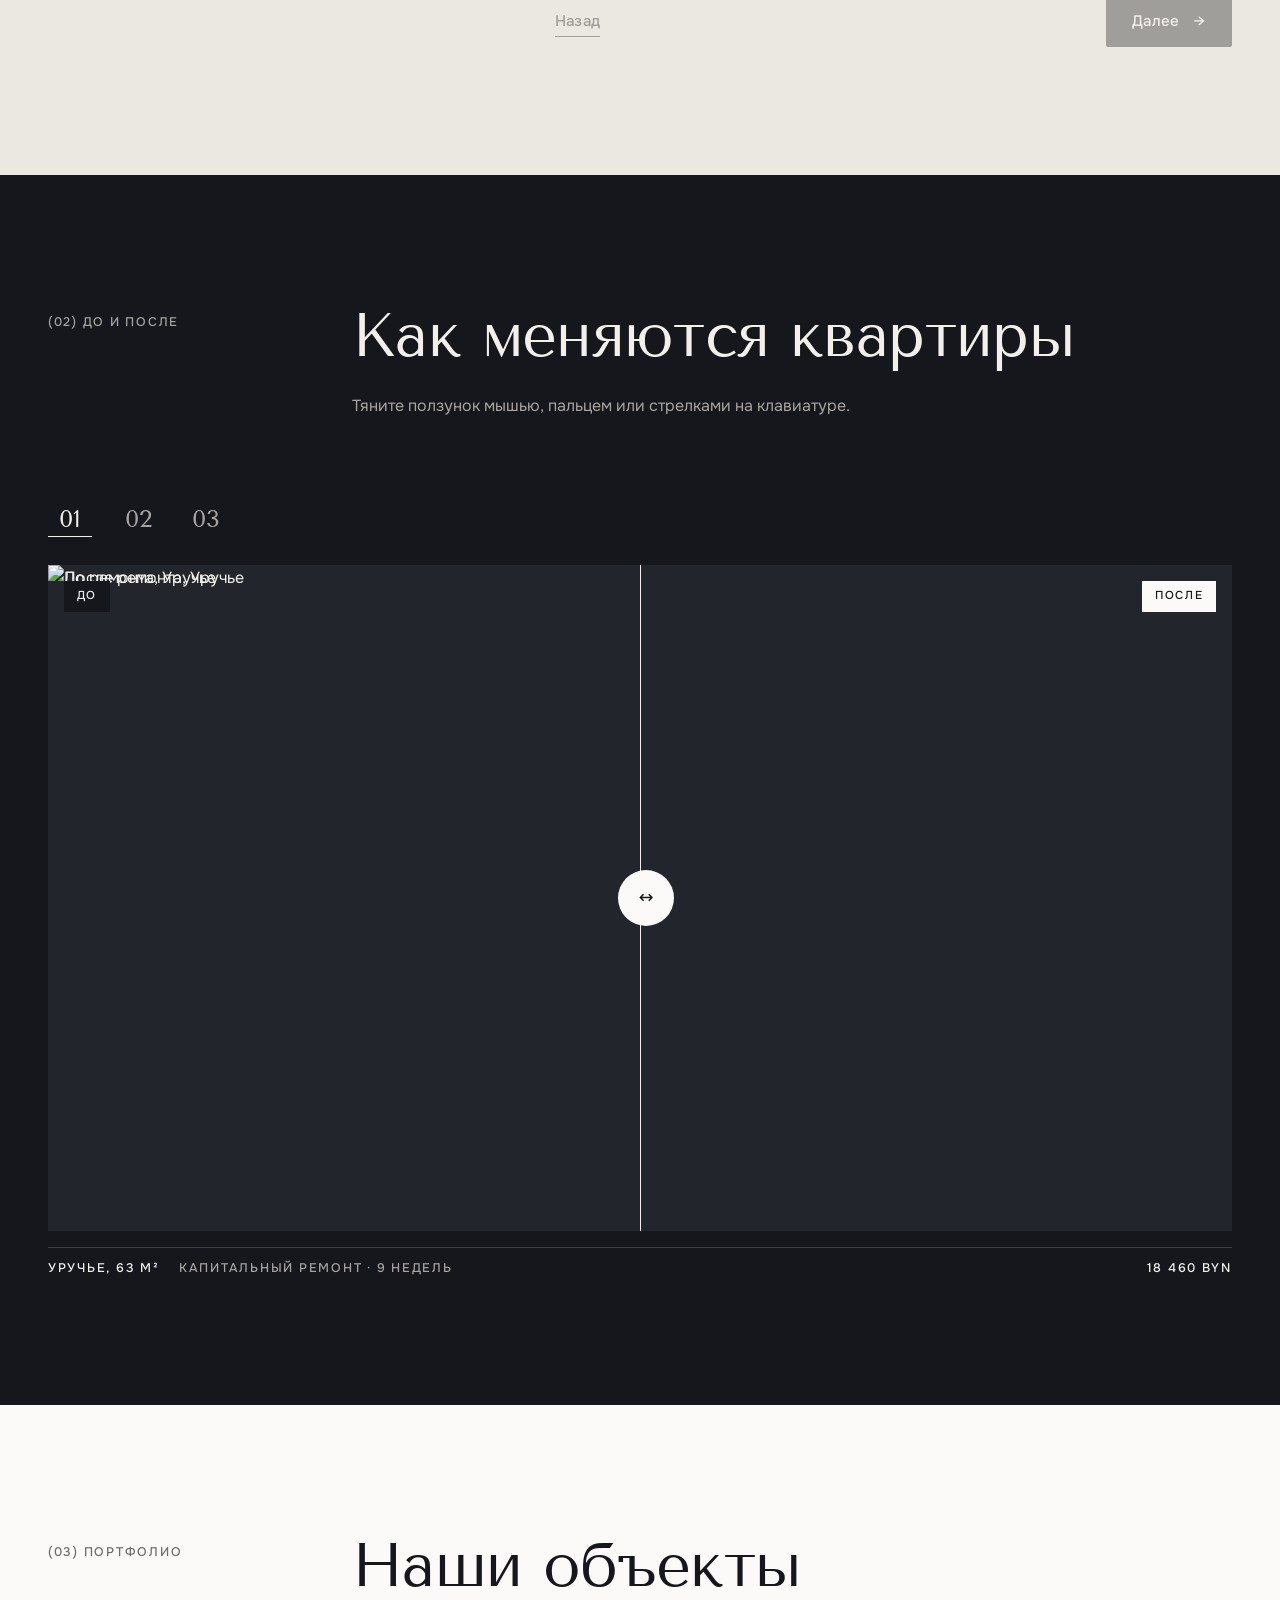
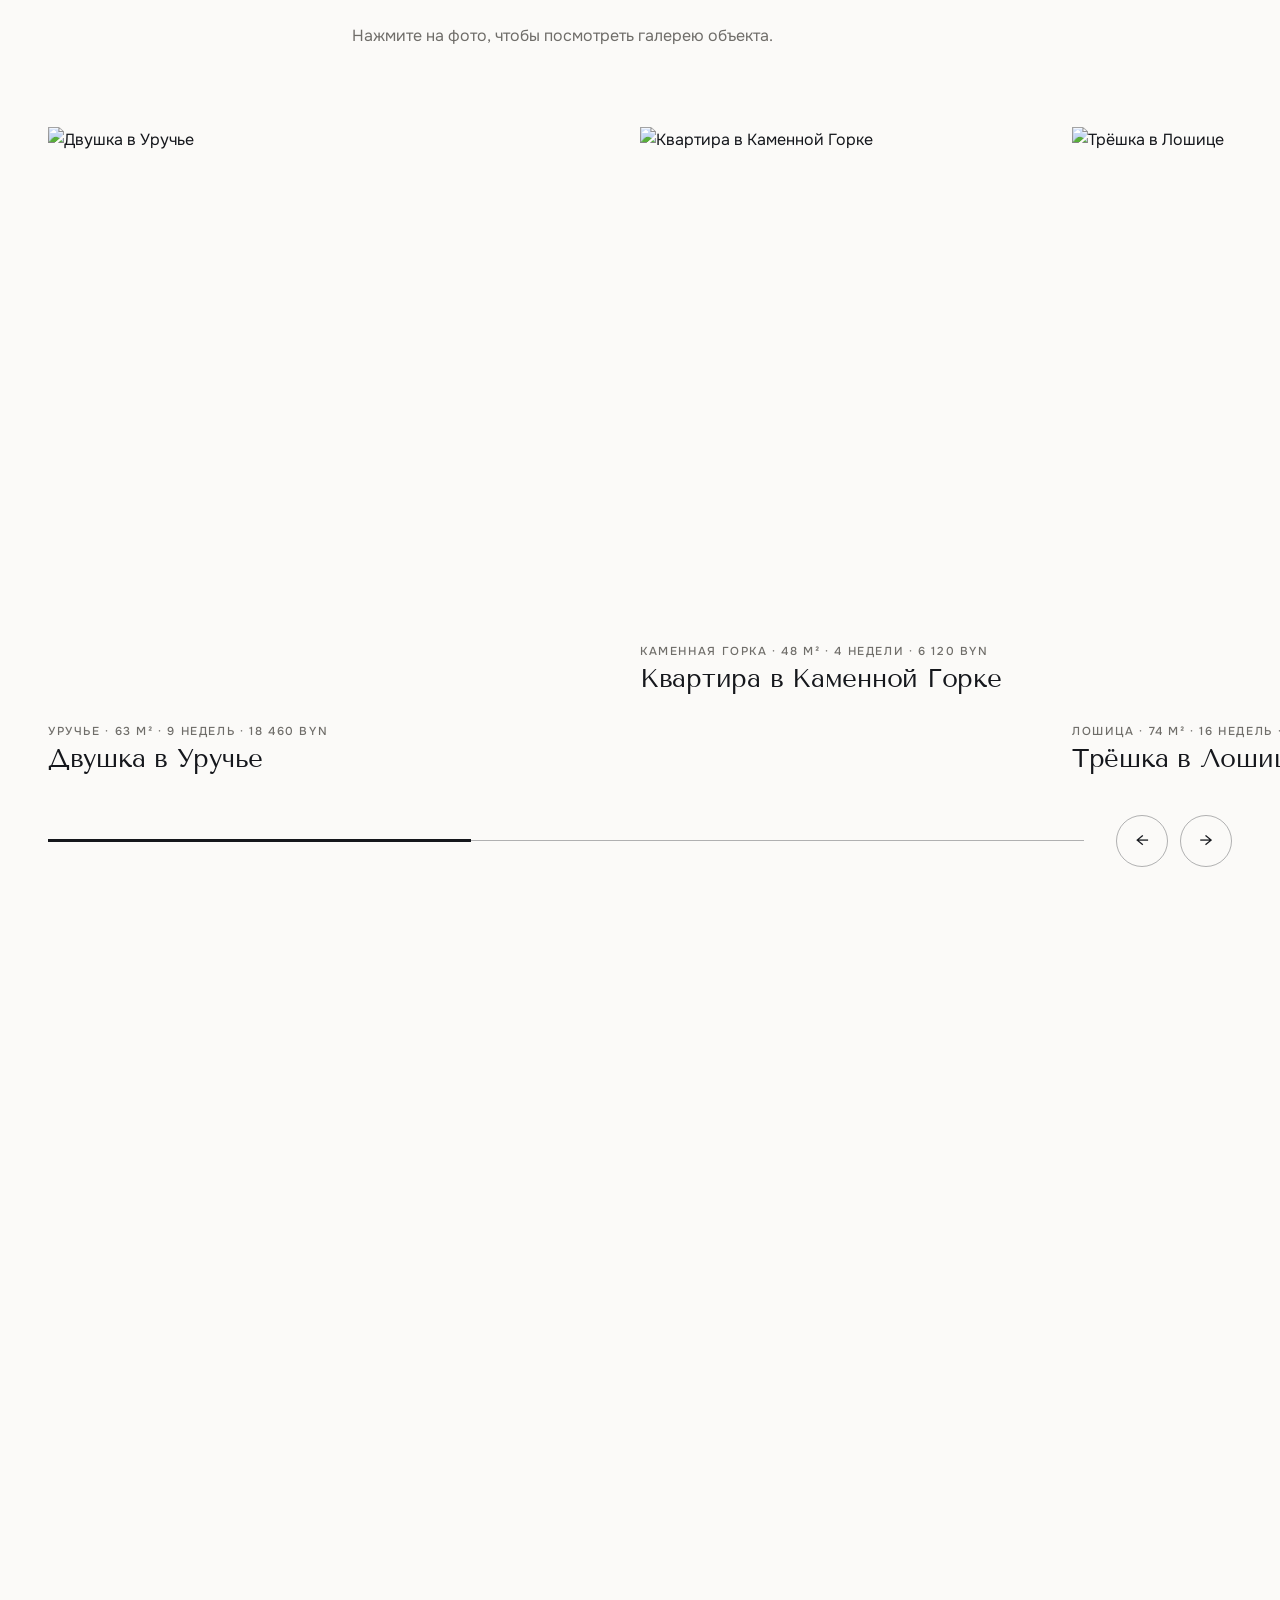
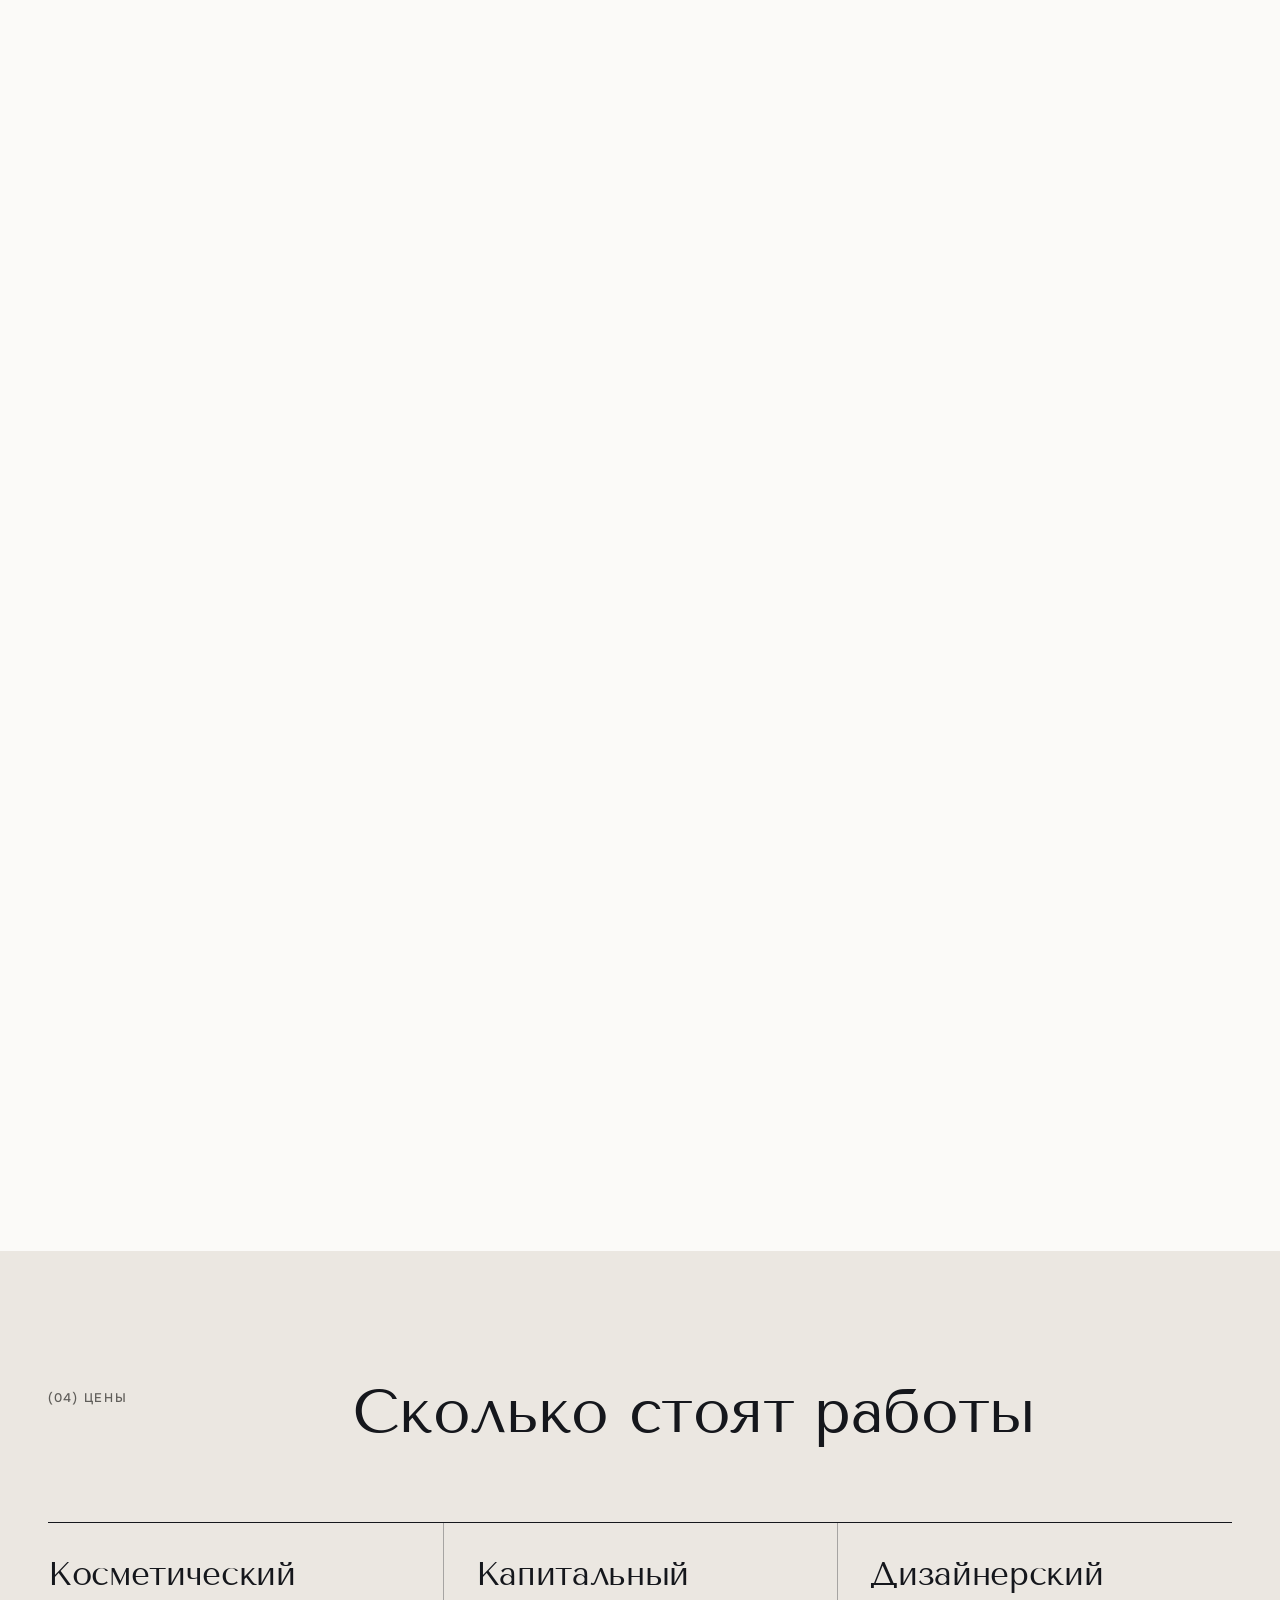
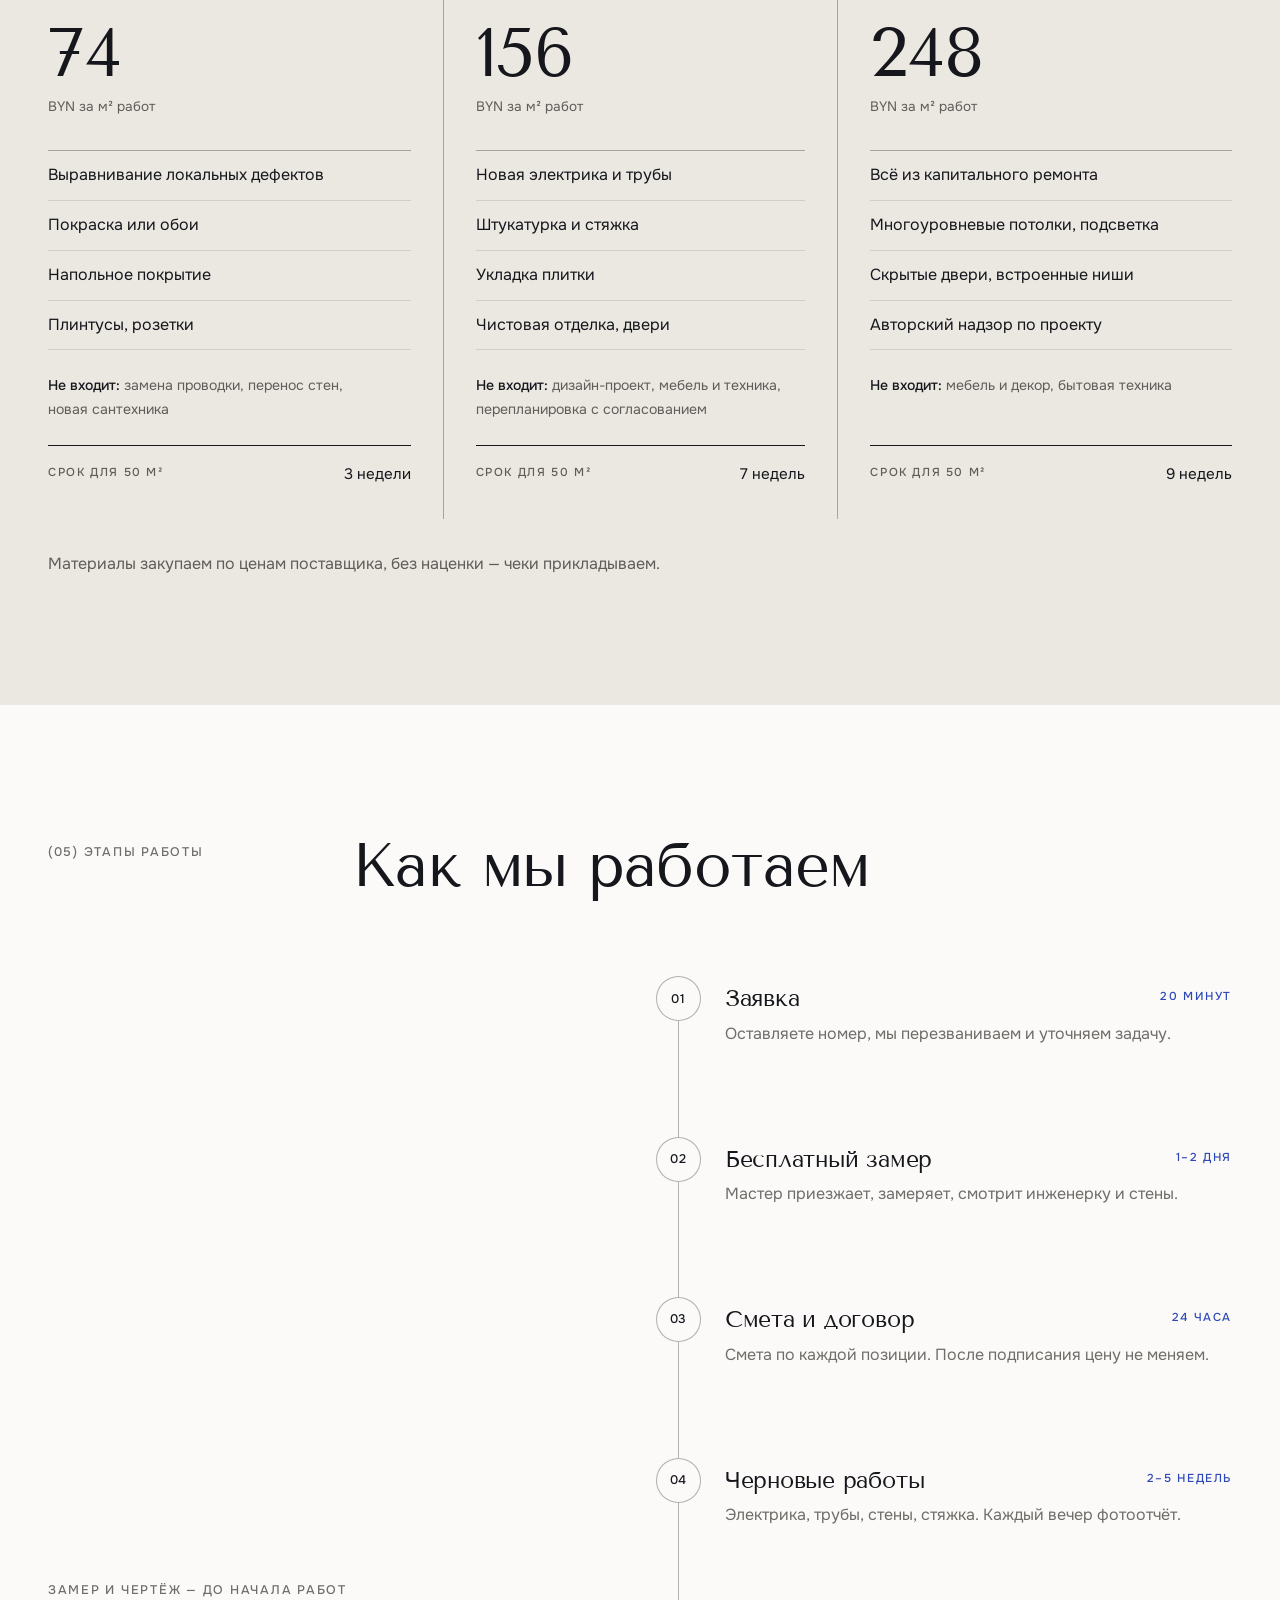
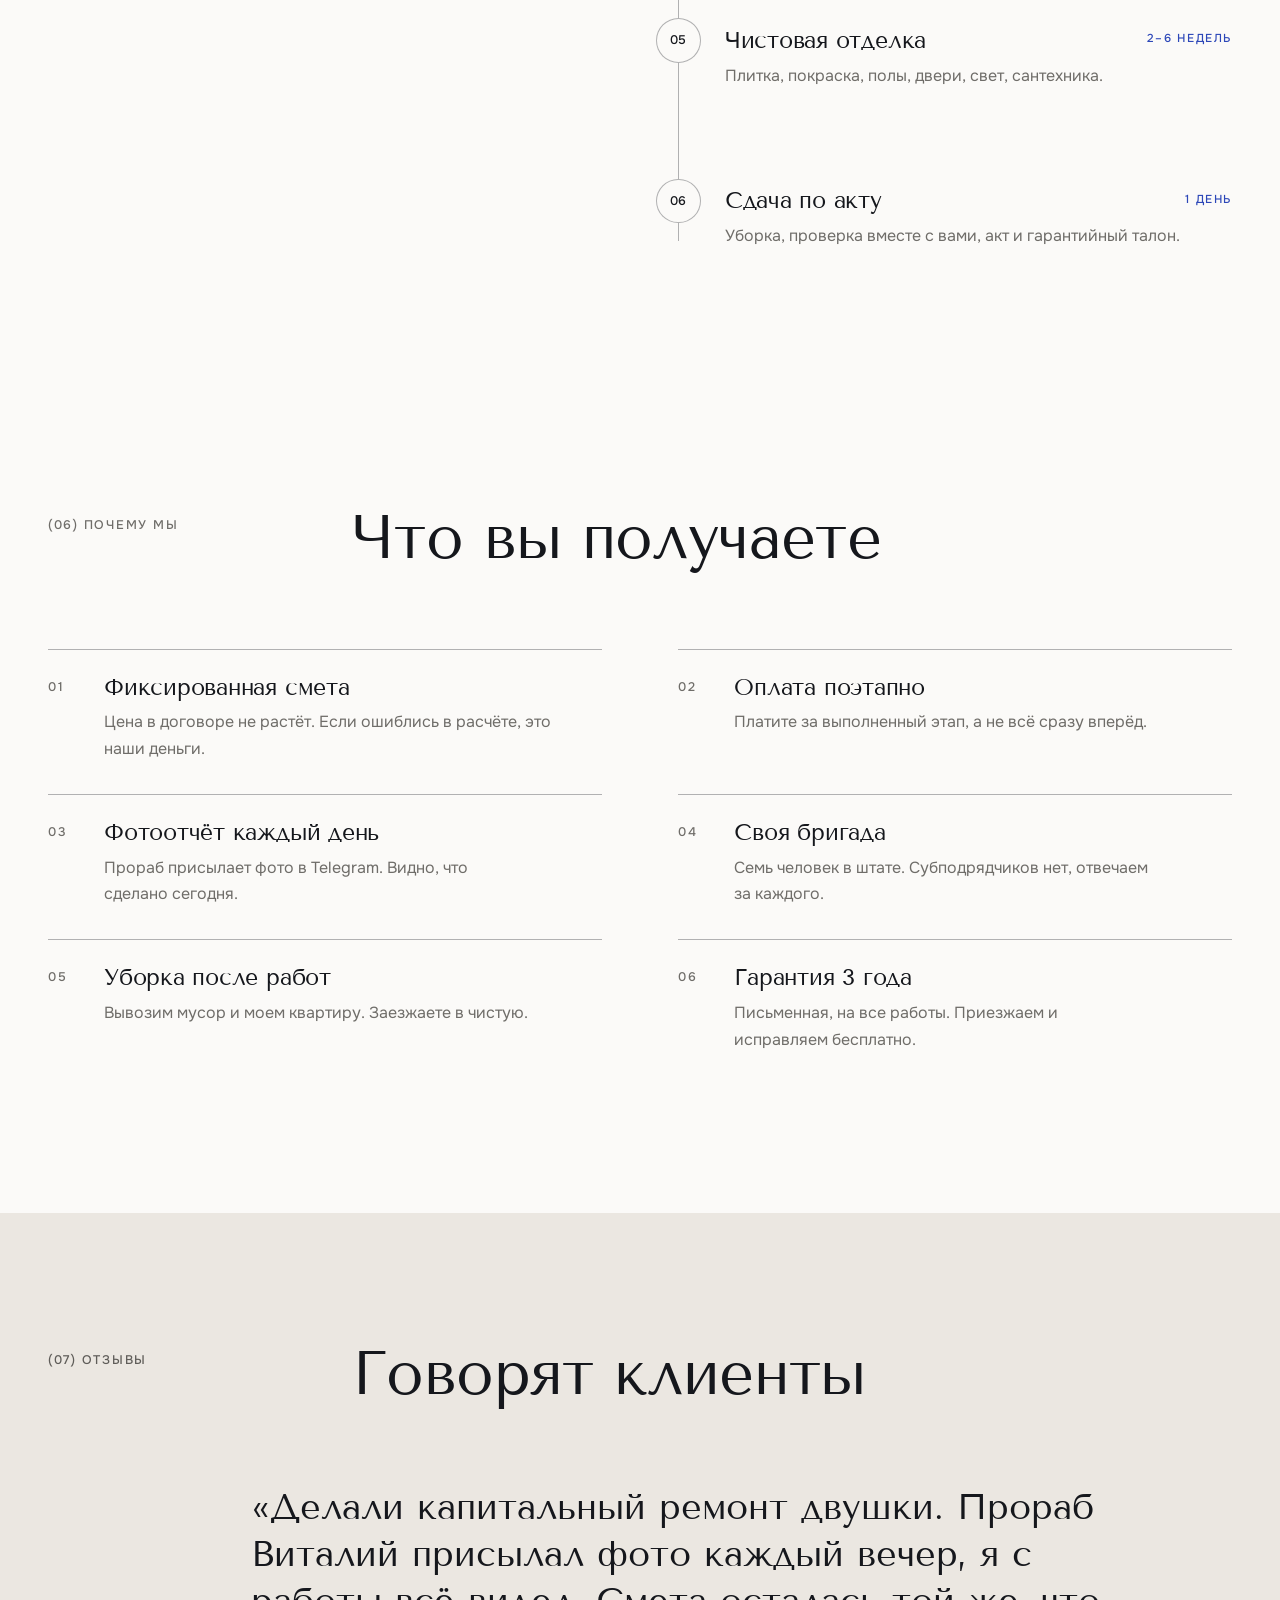
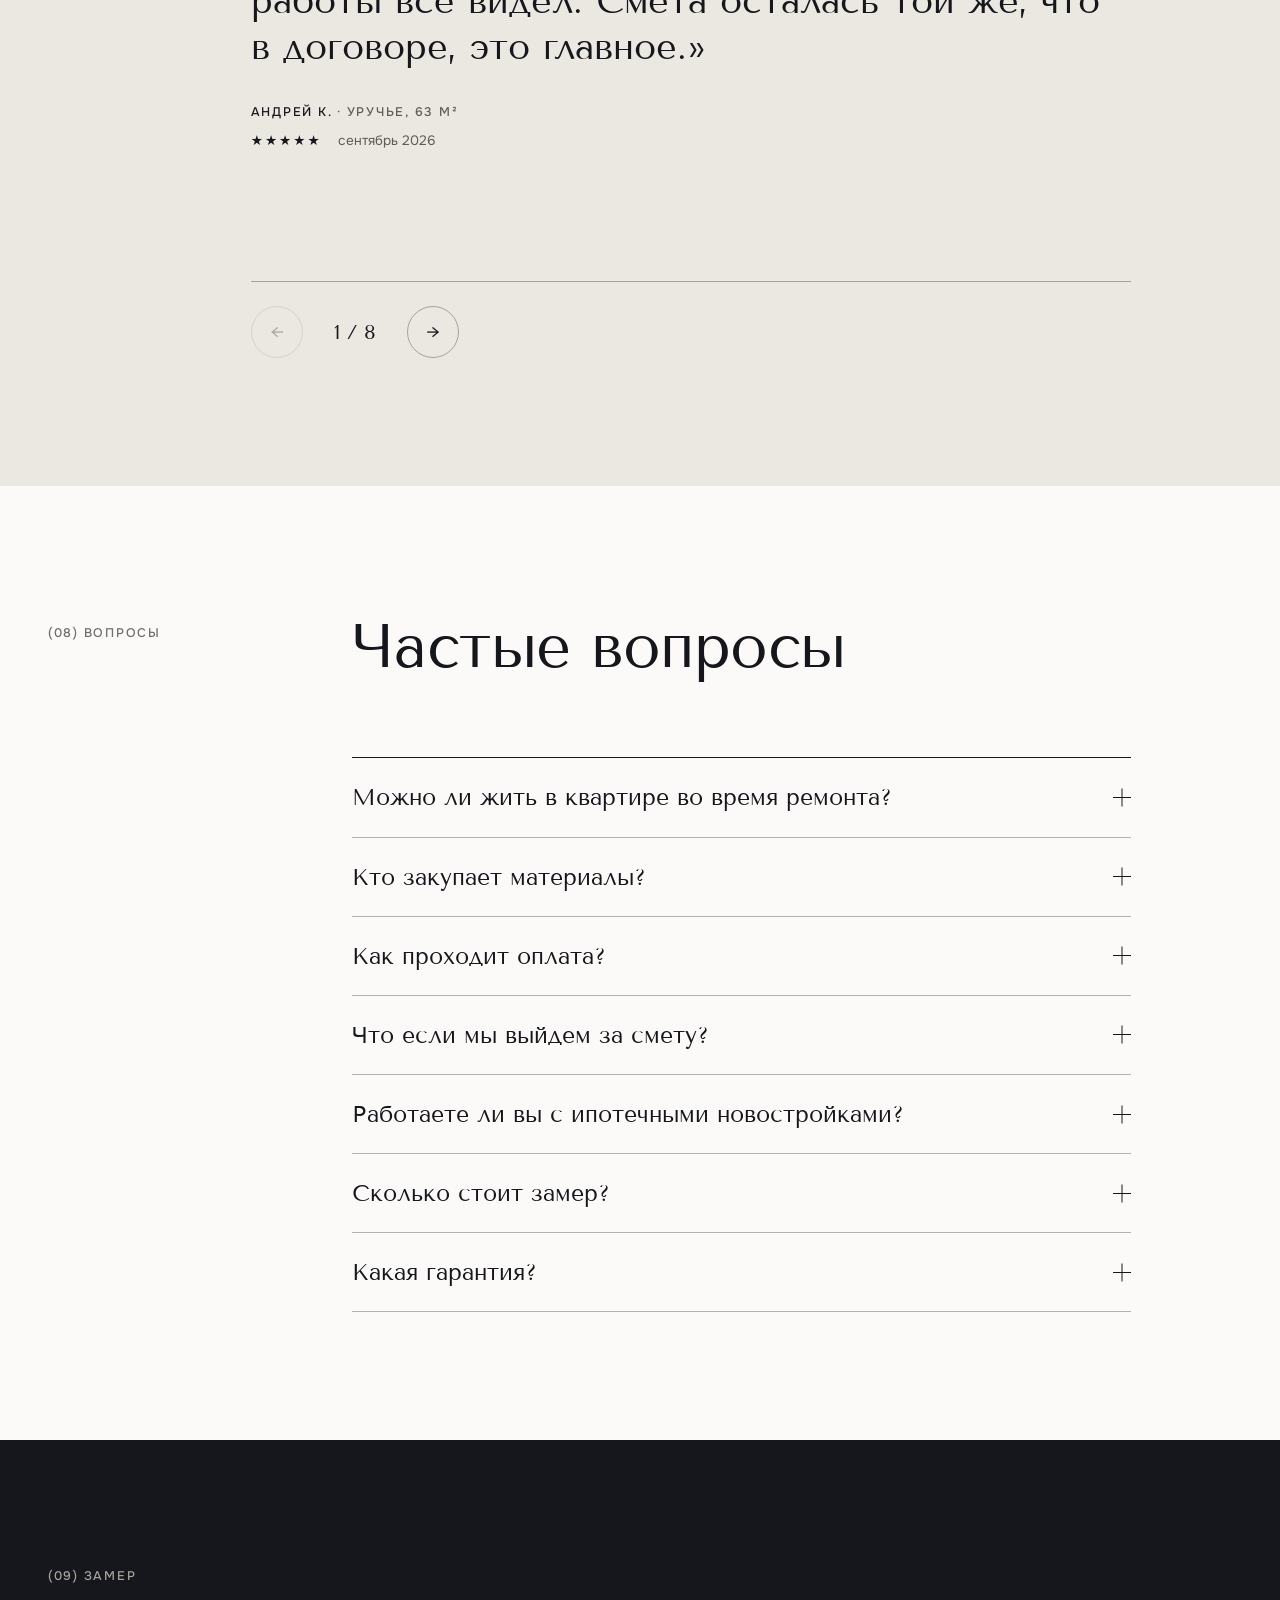
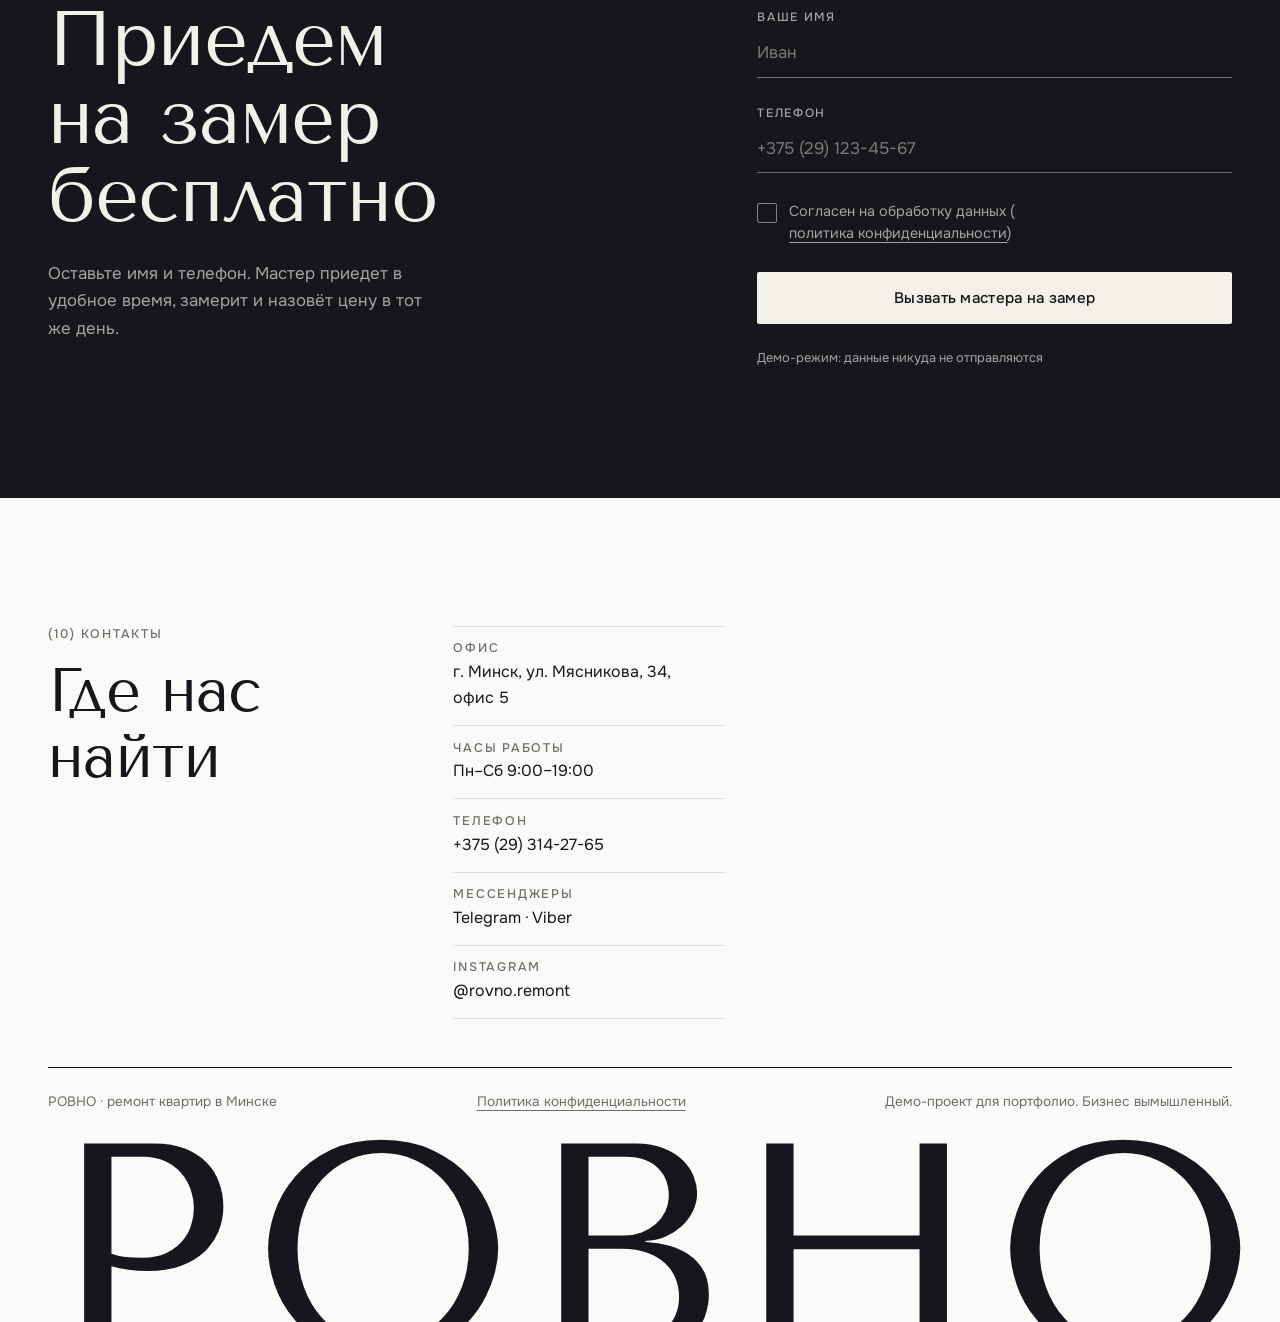
==== commit 01d14c26: "QA: первый экран сразу без анимационной задержки, локальные hero и шрифты Co-Authored-By: Codex <nor" ====
--- a/index.html
+++ b/index.html
@@ -18,12 +18,10 @@
   <meta property="og:image" content="https://nkorshun.dev/rovno/img/og-image.jpg">
   <meta name="twitter:card" content="summary_large_image">
 
-  <link rel="preconnect" href="https://fonts.googleapis.com">
-  <link rel="preconnect" href="https://fonts.gstatic.com" crossorigin>
-  <link rel="preconnect" href="https://images.unsplash.com" crossorigin>
-  <link rel="preload" as="style" href="https://fonts.googleapis.com/css2?family=Onest:wght@400;500&family=Tenor+Sans&display=swap">
-  <link rel="stylesheet" href="https://fonts.googleapis.com/css2?family=Onest:wght@400;500&family=Tenor+Sans&display=swap" media="print" onload="this.media='all'">
-  <noscript><link rel="stylesheet" href="https://fonts.googleapis.com/css2?family=Onest:wght@400;500&family=Tenor+Sans&display=swap"></noscript>
+  <link rel="preload" as="font" type="font/woff2" href="fonts/onest-400-cyrillic.woff2" crossorigin>
+  <link rel="preload" as="font" type="font/woff2" href="fonts/tenor-sans-400-cyrillic.woff2" crossorigin>
+  <link rel="preload" as="image" type="image/avif" media="(max-width: 767px)" imagesrcset="img/hero-m-800.avif 800w, img/hero-m-1200.avif 1200w" imagesizes="100vw" fetchpriority="high">
+  <link rel="preload" as="image" type="image/avif" media="(min-width: 768px)" imagesrcset="img/hero-640.avif 640w, img/hero-1024.avif 1024w, img/hero-1600.avif 1600w, img/hero-2400.avif 2400w" imagesizes="100vw" fetchpriority="high">
   <script>document.documentElement.classList.add("js")</script>
   <link rel="stylesheet" href="css/variables.css">
   <link rel="stylesheet" href="css/base.css">
@@ -74,8 +72,11 @@
   <main id="main">
     <section class="hero" aria-labelledby="h-hero">
       <picture class="hero__media">
-        <source media="(max-width: 767px)" srcset="https://images.unsplash.com/photo-1600566753086-00f18fb6b3ea?auto=format&fit=crop&w=800&h=1400&q=60">
-        <img src="https://images.unsplash.com/photo-1600566753086-00f18fb6b3ea?auto=format&fit=crop&w=1920&h=1200&q=70" width="1920" height="1200" alt="Светлая гостиная с деревянной лестницей после ремонта" fetchpriority="high">
+        <source media="(max-width: 767px)" type="image/avif" srcset="img/hero-m-800.avif 800w, img/hero-m-1200.avif 1200w" sizes="100vw">
+        <source media="(max-width: 767px)" type="image/webp" srcset="img/hero-m-800.webp 800w, img/hero-m-1200.webp 1200w" sizes="100vw">
+        <source type="image/avif" srcset="img/hero-640.avif 640w, img/hero-1024.avif 1024w, img/hero-1600.avif 1600w, img/hero-2400.avif 2400w" sizes="100vw">
+        <source type="image/webp" srcset="img/hero-640.webp 640w, img/hero-1024.webp 1024w, img/hero-1600.webp 1600w, img/hero-2400.webp 2400w" sizes="100vw">
+        <img src="img/hero-1600.webp" width="1920" height="1200" alt="Светлая гостиная с деревянной лестницей после ремонта" fetchpriority="high" decoding="async">
       </picture>
       <div class="container hero__in">
         <h1 id="h-hero">Ремонт квартир в Минске с фиксированной сметой</h1>
@@ -85,7 +86,8 @@
         </div>
       </div>
       <div class="hero__facts">
-        <ul class="container facts" id="facts"></ul>
+        <!-- Первый экран заполнен до JS; render() синхронизирует факты с DATA.facts. -->
+        <ul class="container facts" id="facts"><li><strong>2016</strong> год основания</li><li><strong>412</strong> квартир сдано</li><li><strong>3 года</strong> гарантия</li><li><strong>24 часа</strong> готовим смету</li></ul>
       </div>
     </section>
 
--- a/css/variables.css
+++ b/css/variables.css
@@ -1,3 +1,11 @@
+@font-face { font-family: 'Onest'; font-style: normal; font-weight: 400; font-display: swap; src: url("../fonts/onest-400-cyrillic.woff2") format('woff2'); unicode-range: U+0301, U+0400-045F, U+0490-0491, U+04B0-04B1, U+2116; }
+@font-face { font-family: 'Onest'; font-style: normal; font-weight: 400; font-display: swap; src: url("../fonts/onest-400-symbols.woff2") format('woff2'); unicode-range: U+0001-000C, U+000E-001F, U+007F-009F, U+20DD-20E0, U+20E2-20E4, U+2150-218F, U+2190, U+2192, U+2194-2199, U+21AF, U+21E6-21F0, U+21F3, U+2218-2219, U+2299, U+22C4-22C6, U+2300-243F, U+2440-244A, U+2460-24FF, U+25A0-27BF, U+2800-28FF, U+2921-2922, U+2981, U+29BF, U+29EB, U+2B00-2BFF, U+4DC0-4DFF, U+FFF9-FFFB, U+10140-1018E, U+10190-1019C, U+101A0, U+101D0-101FD, U+102E0-102FB, U+10E60-10E7E, U+1D2C0-1D2D3, U+1D2E0-1D37F, U+1F000-1F0FF, U+1F100-1F1AE, U+1F1E6-1F1FF, U+1F30D-1F30F, U+1F315, U+1F31C, U+1F31E, U+1F320-1F32C, U+1F336, U+1F378, U+1F37D, U+1F382, U+1F393-1F39F, U+1F3A7-1F3A8, U+1F3AC-1F3AF, U+1F3C2, U+1F3C4-1F3C6, U+1F3CA-1F3CE, U+1F3D4-1F3E0, U+1F3ED, U+1F3F1-1F3F3, U+1F3F5-1F3F7, U+1F408, U+1F415, U+1F41F, U+1F426, U+1F43F, U+1F441-1F442, U+1F444, U+1F446-1F449, U+1F44C-1F44E, U+1F453, U+1F46A, U+1F47D, U+1F4A3, U+1F4B0, U+1F4B3, U+1F4B9, U+1F4BB, U+1F4BF, U+1F4C8-1F4CB, U+1F4D6, U+1F4DA, U+1F4DF, U+1F4E3-1F4E6, U+1F4EA-1F4ED, U+1F4F7, U+1F4F9-1F4FB, U+1F4FD-1F4FE, U+1F503, U+1F507-1F50B, U+1F50D, U+1F512-1F513, U+1F53E-1F54A, U+1F54F-1F5FA, U+1F610, U+1F650-1F67F, U+1F687, U+1F68D, U+1F691, U+1F694, U+1F698, U+1F6AD, U+1F6B2, U+1F6B9-1F6BA, U+1F6BC, U+1F6C6-1F6CF, U+1F6D3-1F6D7, U+1F6E0-1F6EA, U+1F6F0-1F6F3, U+1F6F7-1F6FC, U+1F700-1F80B, U+1F810-1F847, U+1F850-1F859, U+1F860-1F887, U+1F890-1F8AD, U+1F8B0-1F8BB, U+1F8C0-1F8C1, U+1F8D0-1F8D8, U+1F900-1F90B, U+1F93B, U+1F946, U+1F984, U+1F996, U+1F9E9, U+1FA00-1FA6F, U+1FA70-1FA7C, U+1FA80-1FAC6, U+1FAC8, U+1FACC-1FADD, U+1FADF-1FAEB, U+1FAEF-1FAFA, U+1FB00-1FBFF; }
+@font-face { font-family: 'Onest'; font-style: normal; font-weight: 400; font-display: swap; src: url("../fonts/onest-400-latin.woff2") format('woff2'); unicode-range: U+0000-00FF, U+0131, U+0152-0153, U+02BB-02BC, U+02C6, U+02DA, U+02DC, U+0304, U+0308, U+0329, U+2000-206F, U+20AC, U+2122, U+2191, U+2193, U+2212, U+2215, U+FEFF, U+FFFD; }
+@font-face { font-family: 'Onest'; font-style: normal; font-weight: 500; font-display: swap; src: url("../fonts/onest-400-cyrillic.woff2") format('woff2'); unicode-range: U+0301, U+0400-045F, U+0490-0491, U+04B0-04B1, U+2116; }
+@font-face { font-family: 'Onest'; font-style: normal; font-weight: 500; font-display: swap; src: url("../fonts/onest-400-symbols.woff2") format('woff2'); unicode-range: U+0001-000C, U+000E-001F, U+007F-009F, U+20DD-20E0, U+20E2-20E4, U+2150-218F, U+2190, U+2192, U+2194-2199, U+21AF, U+21E6-21F0, U+21F3, U+2218-2219, U+2299, U+22C4-22C6, U+2300-243F, U+2440-244A, U+2460-24FF, U+25A0-27BF, U+2800-28FF, U+2921-2922, U+2981, U+29BF, U+29EB, U+2B00-2BFF, U+4DC0-4DFF, U+FFF9-FFFB, U+10140-1018E, U+10190-1019C, U+101A0, U+101D0-101FD, U+102E0-102FB, U+10E60-10E7E, U+1D2C0-1D2D3, U+1D2E0-1D37F, U+1F000-1F0FF, U+1F100-1F1AE, U+1F1E6-1F1FF, U+1F30D-1F30F, U+1F315, U+1F31C, U+1F31E, U+1F320-1F32C, U+1F336, U+1F378, U+1F37D, U+1F382, U+1F393-1F39F, U+1F3A7-1F3A8, U+1F3AC-1F3AF, U+1F3C2, U+1F3C4-1F3C6, U+1F3CA-1F3CE, U+1F3D4-1F3E0, U+1F3ED, U+1F3F1-1F3F3, U+1F3F5-1F3F7, U+1F408, U+1F415, U+1F41F, U+1F426, U+1F43F, U+1F441-1F442, U+1F444, U+1F446-1F449, U+1F44C-1F44E, U+1F453, U+1F46A, U+1F47D, U+1F4A3, U+1F4B0, U+1F4B3, U+1F4B9, U+1F4BB, U+1F4BF, U+1F4C8-1F4CB, U+1F4D6, U+1F4DA, U+1F4DF, U+1F4E3-1F4E6, U+1F4EA-1F4ED, U+1F4F7, U+1F4F9-1F4FB, U+1F4FD-1F4FE, U+1F503, U+1F507-1F50B, U+1F50D, U+1F512-1F513, U+1F53E-1F54A, U+1F54F-1F5FA, U+1F610, U+1F650-1F67F, U+1F687, U+1F68D, U+1F691, U+1F694, U+1F698, U+1F6AD, U+1F6B2, U+1F6B9-1F6BA, U+1F6BC, U+1F6C6-1F6CF, U+1F6D3-1F6D7, U+1F6E0-1F6EA, U+1F6F0-1F6F3, U+1F6F7-1F6FC, U+1F700-1F80B, U+1F810-1F847, U+1F850-1F859, U+1F860-1F887, U+1F890-1F8AD, U+1F8B0-1F8BB, U+1F8C0-1F8C1, U+1F8D0-1F8D8, U+1F900-1F90B, U+1F93B, U+1F946, U+1F984, U+1F996, U+1F9E9, U+1FA00-1FA6F, U+1FA70-1FA7C, U+1FA80-1FAC6, U+1FAC8, U+1FACC-1FADD, U+1FADF-1FAEB, U+1FAEF-1FAFA, U+1FB00-1FBFF; }
+@font-face { font-family: 'Onest'; font-style: normal; font-weight: 500; font-display: swap; src: url("../fonts/onest-400-latin.woff2") format('woff2'); unicode-range: U+0000-00FF, U+0131, U+0152-0153, U+02BB-02BC, U+02C6, U+02DA, U+02DC, U+0304, U+0308, U+0329, U+2000-206F, U+20AC, U+2122, U+2191, U+2193, U+2212, U+2215, U+FEFF, U+FFFD; }
+@font-face { font-family: 'Tenor Sans'; font-style: normal; font-weight: 400; font-display: swap; src: url("../fonts/tenor-sans-400-cyrillic.woff2") format('woff2'); unicode-range: U+0301, U+0400-045F, U+0490-0491, U+04B0-04B1, U+2116; }
+@font-face { font-family: 'Tenor Sans'; font-style: normal; font-weight: 400; font-display: swap; src: url("../fonts/tenor-sans-400-latin.woff2") format('woff2'); unicode-range: U+0000-00FF, U+0131, U+0152-0153, U+02BB-02BC, U+02C6, U+02DA, U+02DC, U+0304, U+0308, U+0329, U+2000-206F, U+20AC, U+2122, U+2191, U+2193, U+2212, U+2215, U+FEFF, U+FFFD; }
 /* Запасные шрифты подогнаны по ширине под Tenor Sans и Onest: меньше сдвигов, пока грузятся веб-шрифты. */
 @font-face { font-family: "Tenor Fallback"; src: local("Georgia"); size-adjust: 108%; }
 @font-face { font-family: "Onest Fallback"; src: local("Arial"); size-adjust: 104%; }
--- a/css/sections.css
+++ b/css/sections.css
@@ -51,13 +51,13 @@
 /* ---------- Hero ---------- */
 .hero { position: relative; min-height: 100svh; min-height: max(100svh, 600px); display: flex; flex-direction: column; justify-content: flex-end; color: var(--on-ink); overflow: hidden; background: var(--ink); }
 .hero__media { position: absolute; inset: 0; }
-.hero__media img { width: 100%; height: 100%; object-fit: cover; animation: hero-in 1.8s var(--ease) both; }
+.hero__media img { width: 100%; height: 100%; object-fit: cover; }
 @keyframes hero-in { from { transform: scale(1.08); } }
 /* лёгкое затемнение снизу, чтобы читался светлый текст */
 .hero__media::after { content: ""; position: absolute; inset: 0; background: linear-gradient(to top, rgba(21, 23, 28, 0.88) 0%, rgba(21, 23, 28, 0.66) 55%, rgba(21, 23, 28, 0.3) 80%, rgba(21, 23, 28, 0.55) 100%); }
 .hero__in { position: relative; padding-top: calc(var(--header-h) + var(--s7)); padding-bottom: clamp(2rem, 5vw, 3.5rem); }
-.hero h1 { max-width: 12.5em; margin-bottom: var(--s6); animation: rise 1.1s 0.15s var(--ease) both; }
-.hero__row { display: flex; flex-wrap: wrap; align-items: center; justify-content: space-between; gap: var(--s5) var(--s7); animation: rise 1.1s 0.3s var(--ease) both; }
+.hero h1 { max-width: 12.5em; margin-bottom: var(--s6); }
+.hero__row { display: flex; flex-wrap: wrap; align-items: center; justify-content: space-between; gap: var(--s5) var(--s7); }
 .hero__lead { font-size: clamp(1.05rem, 1.6vw, 1.25rem); max-width: 34ch; margin: 0; color: var(--on-ink); }
 @keyframes rise { from { opacity: 0; transform: translateY(28px); } }
 .hero__facts { position: relative; border-top: 1px solid rgba(243, 240, 234, 0.25); }
